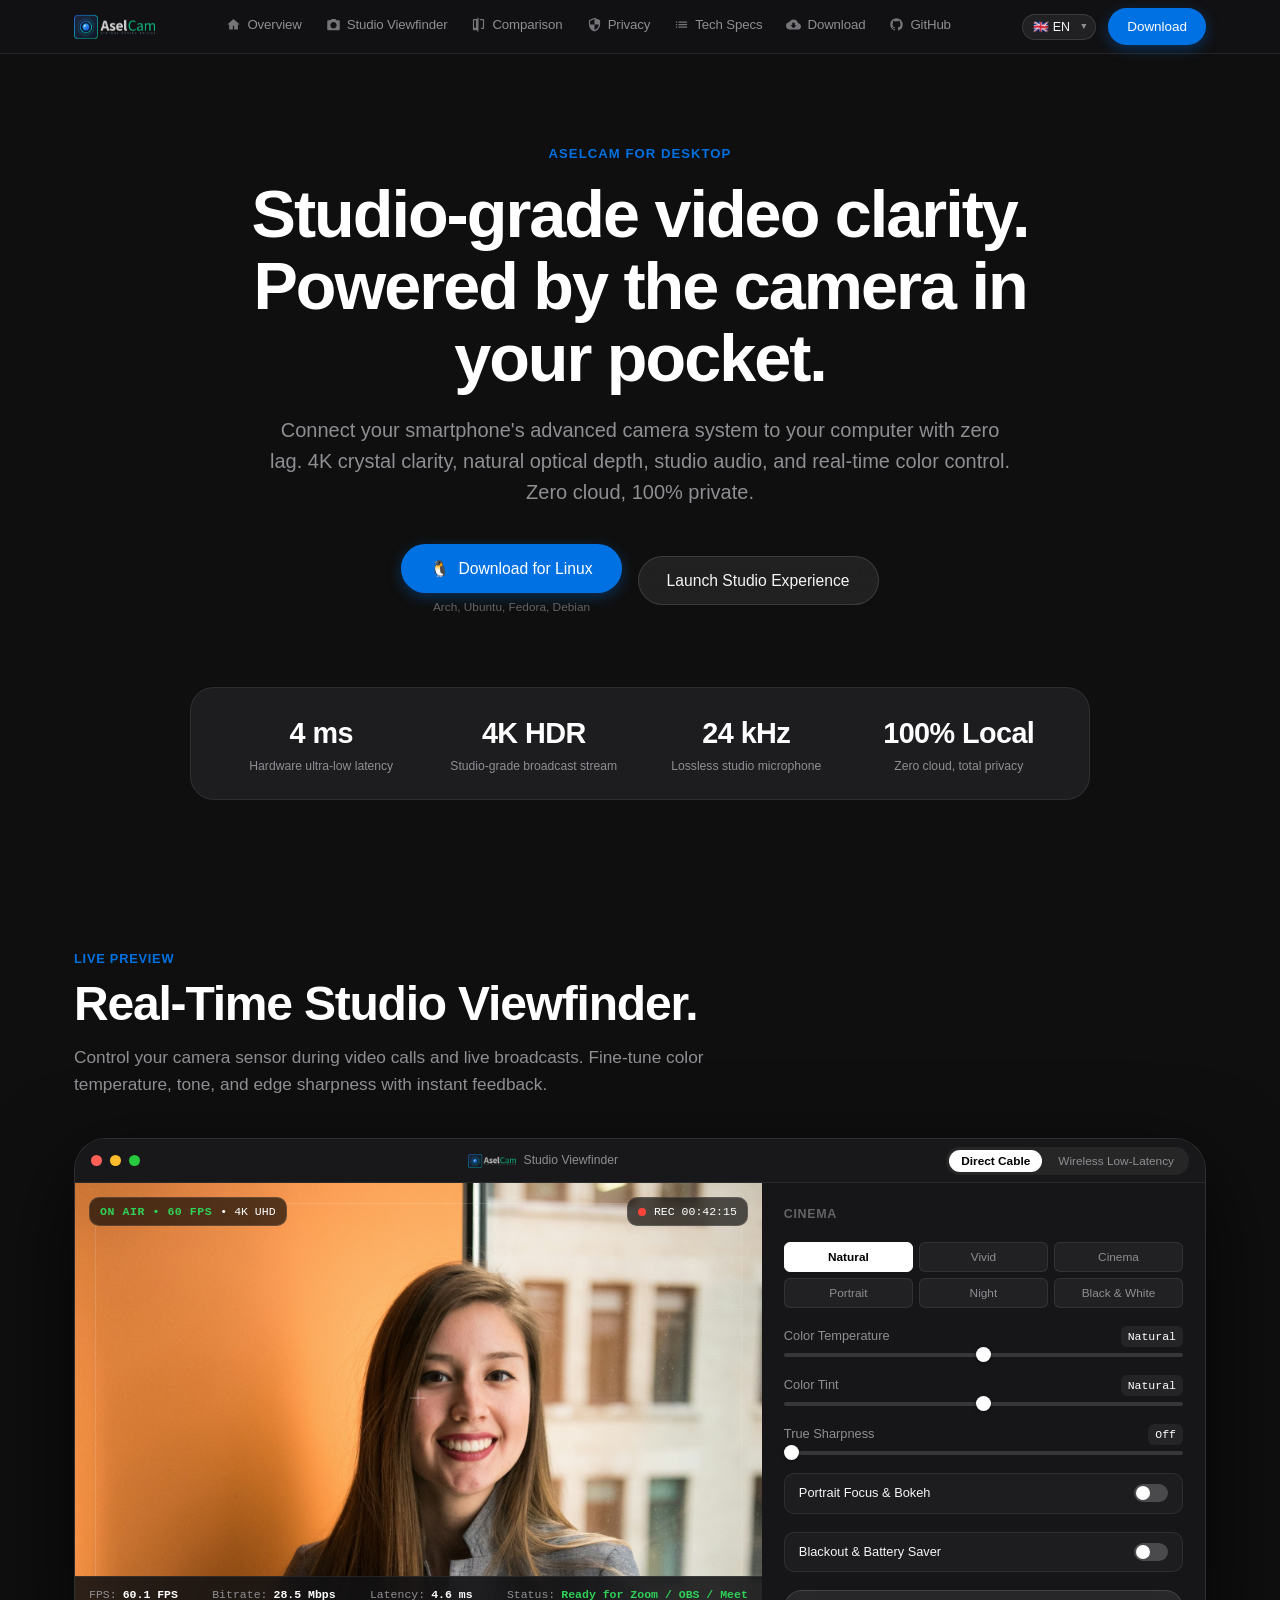
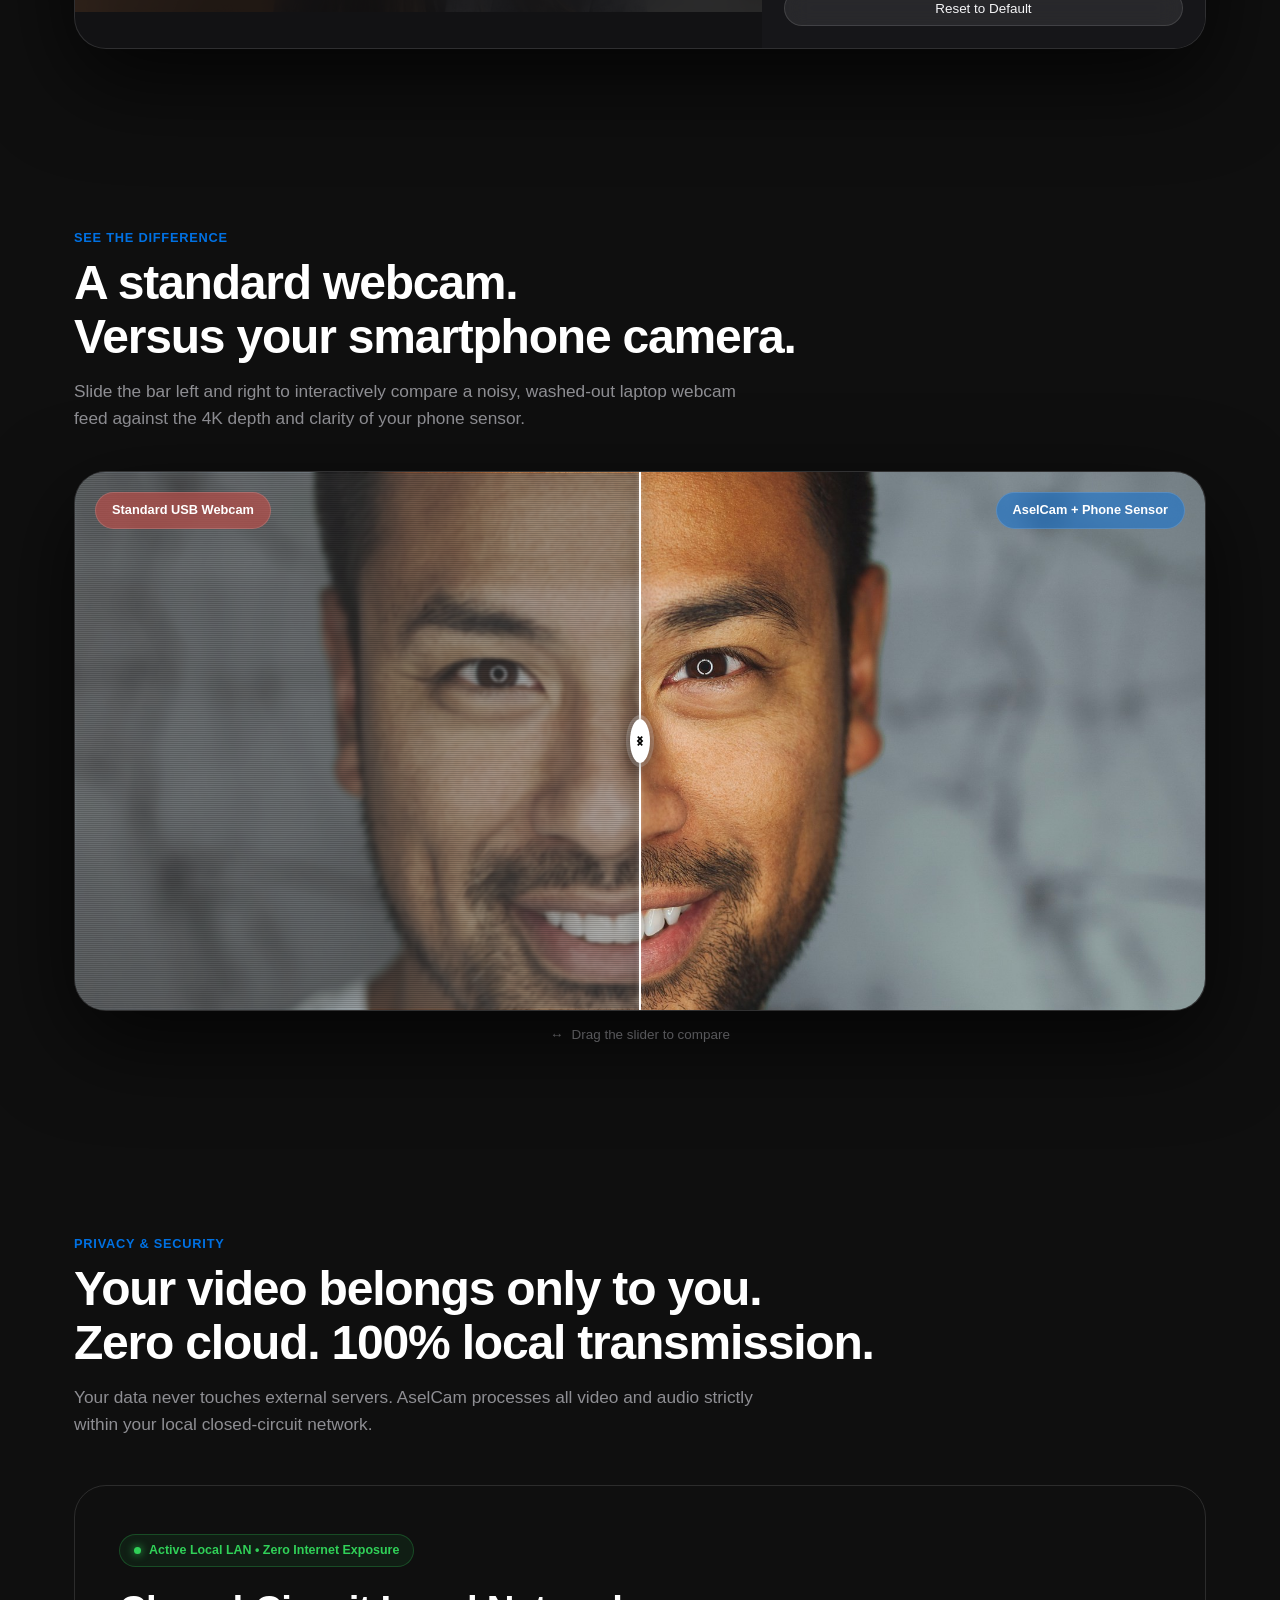
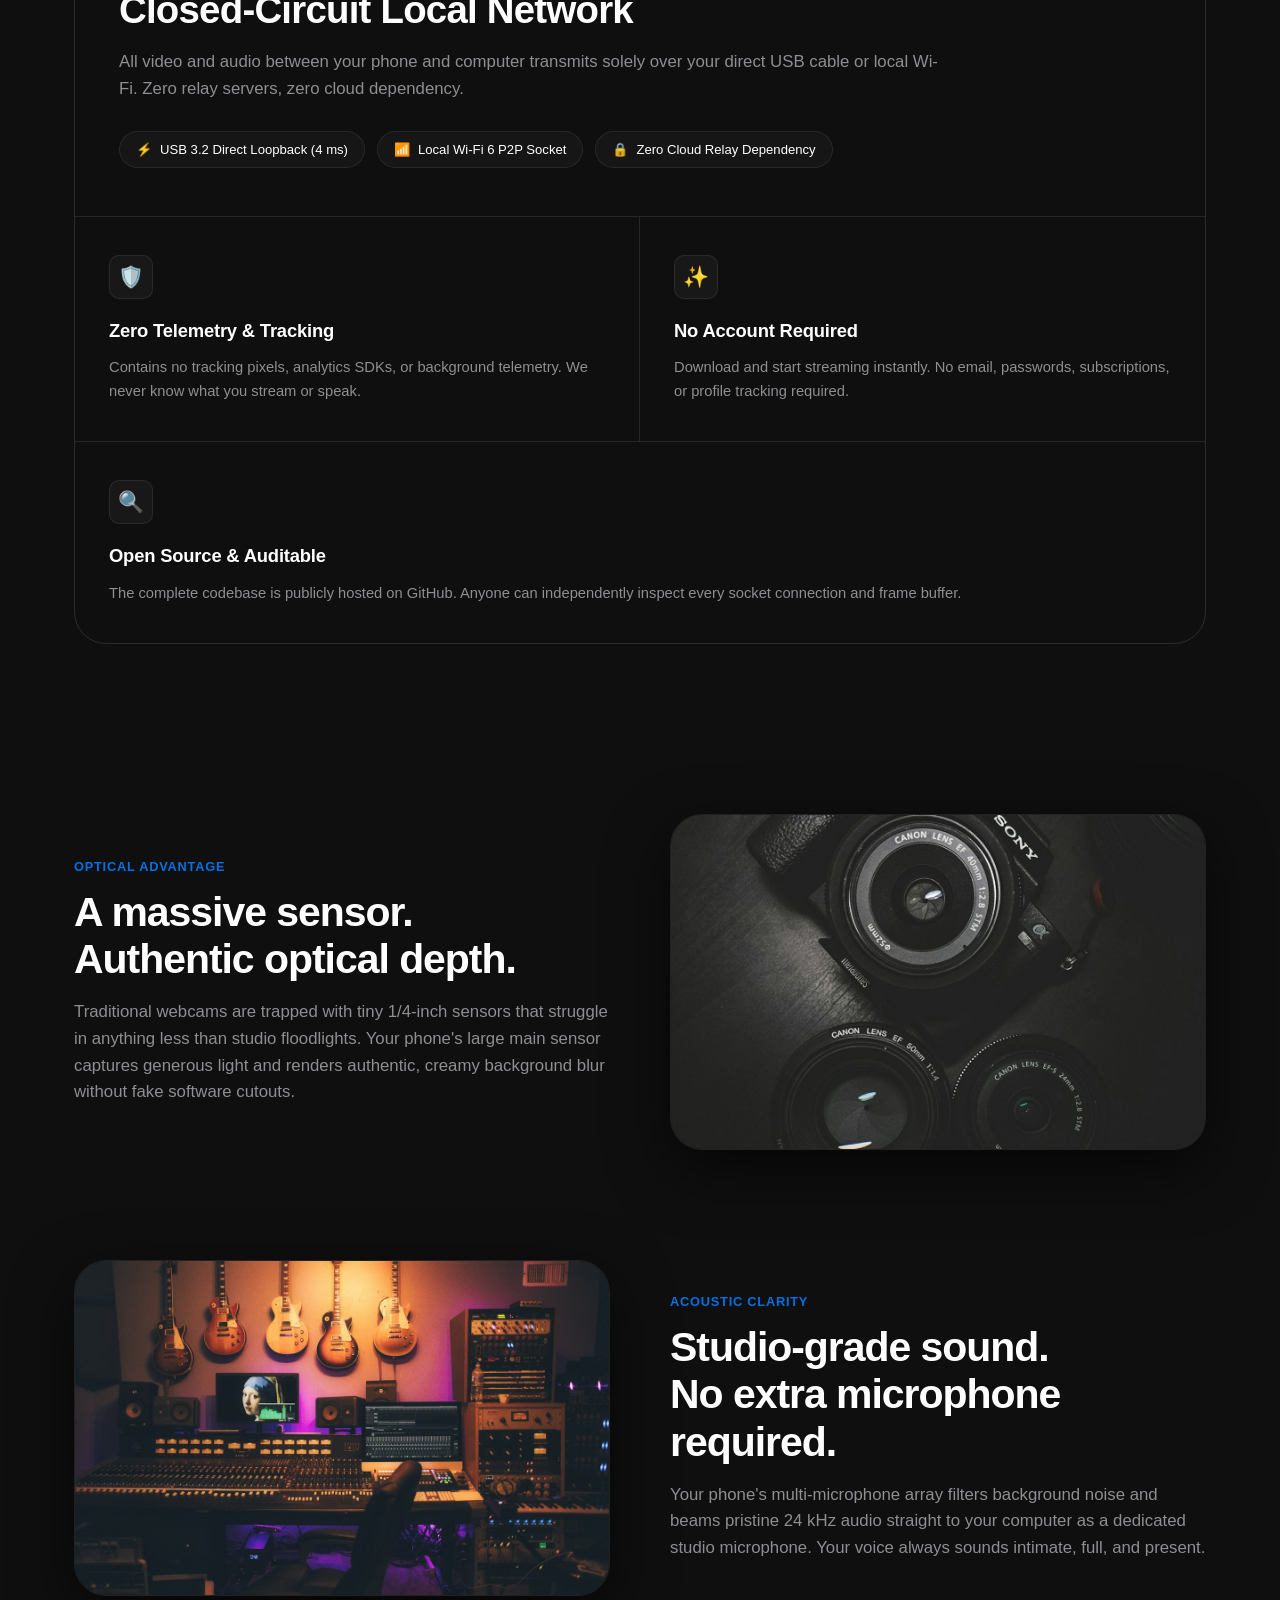
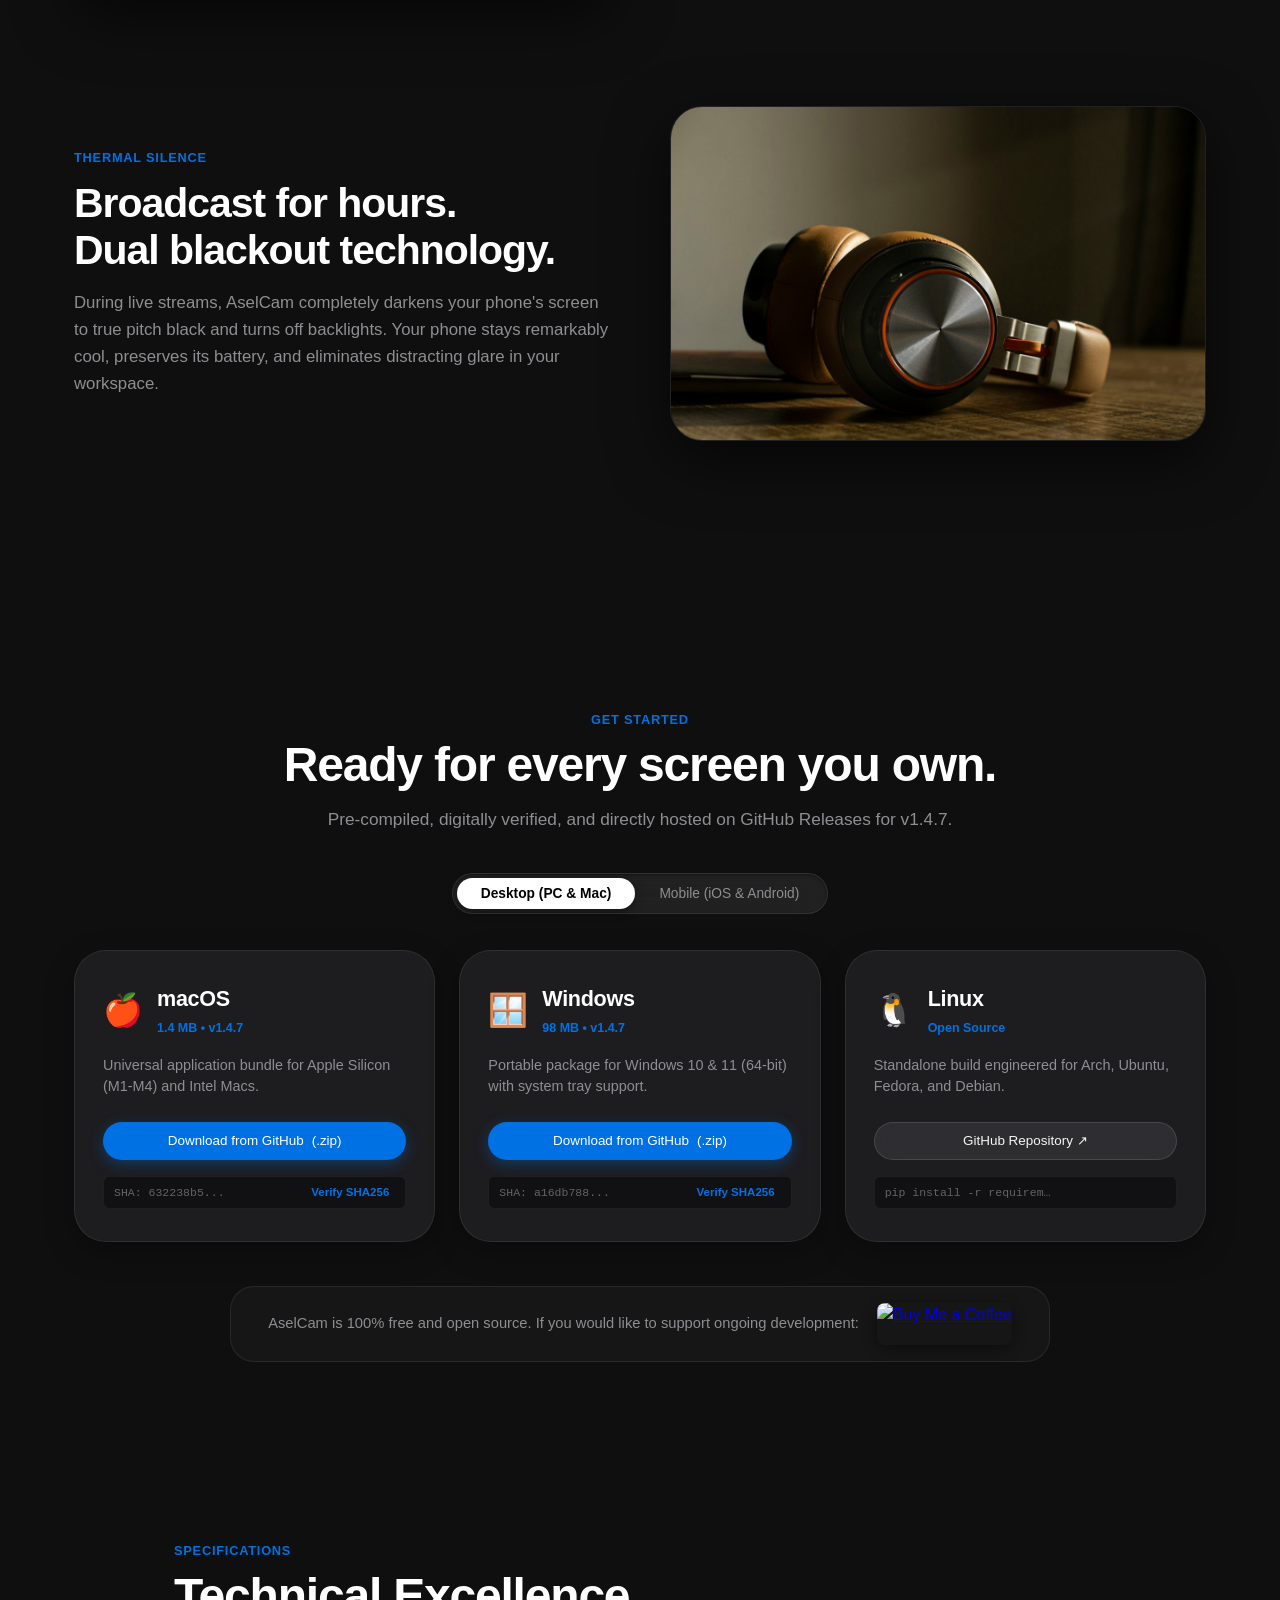
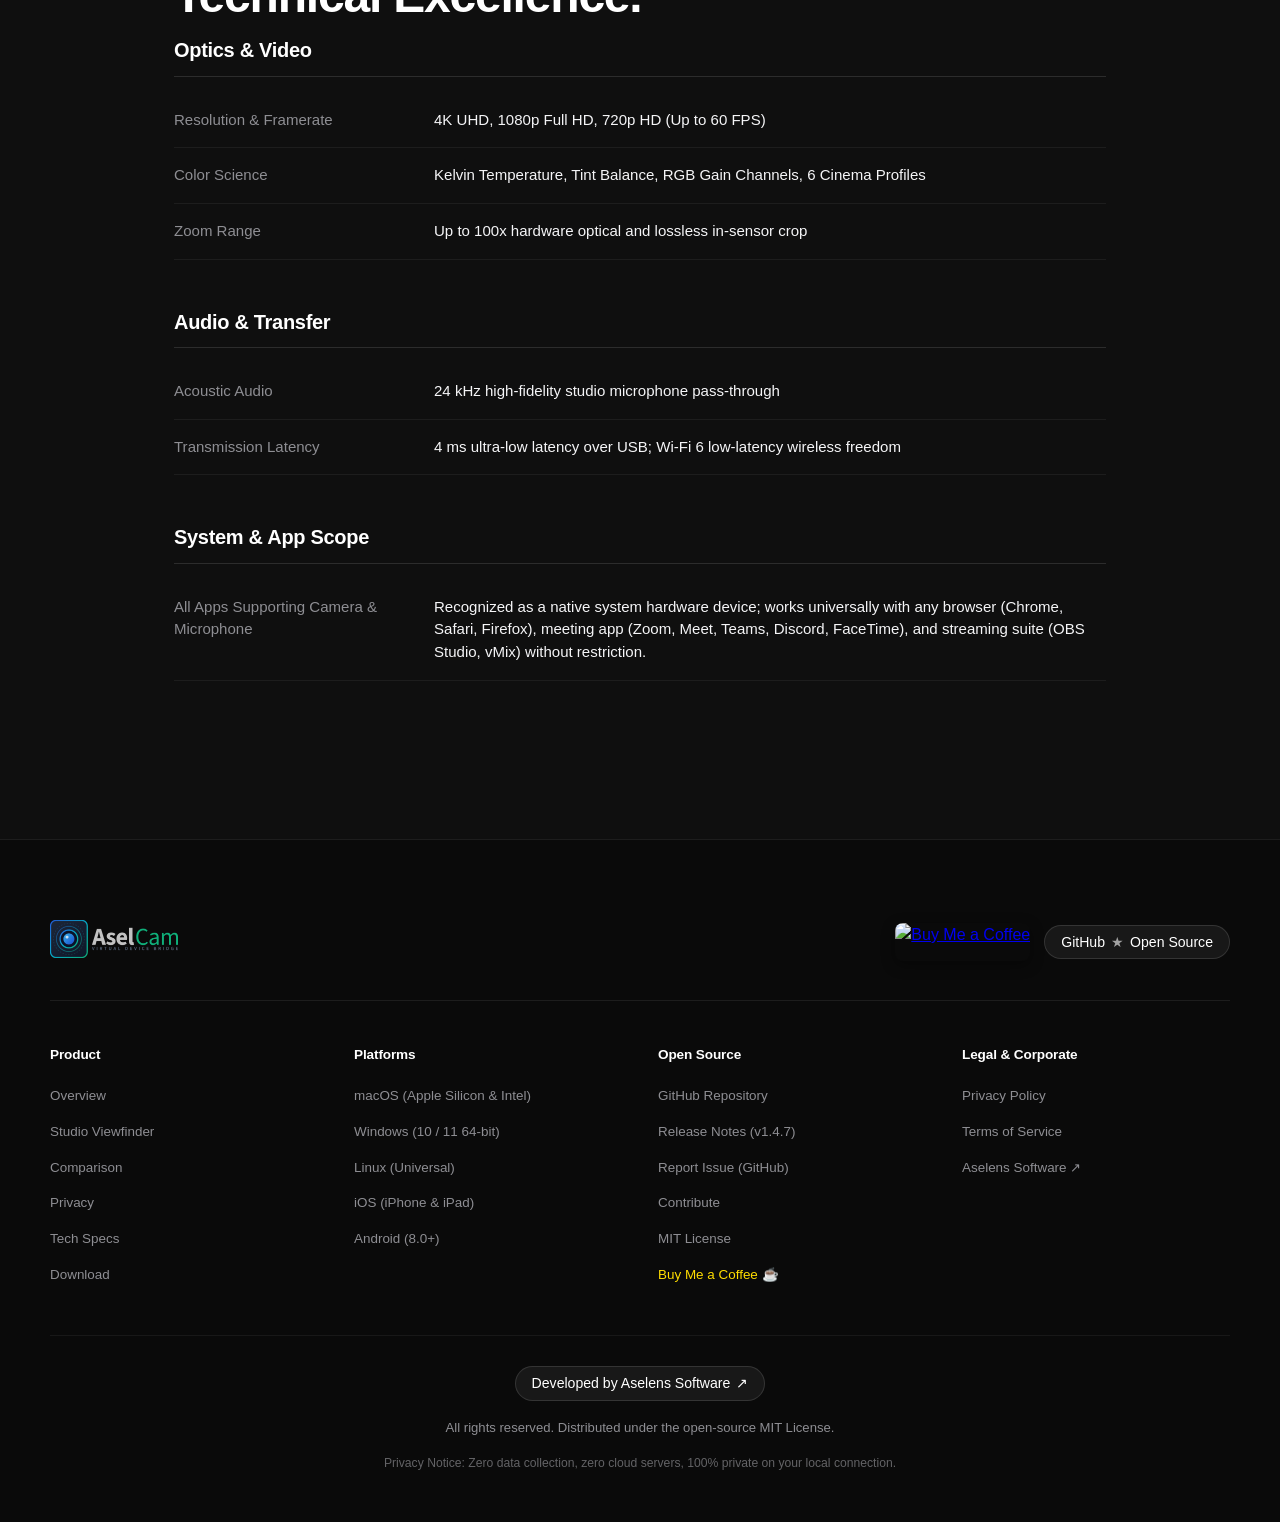
==== site/index.html @ aee927e2 "feat(site): update studio & compare visuals to real human photos and integrate seamless framed priva" ====
<!DOCTYPE html>
<html lang="tr" dir="ltr">
<head>
  <meta charset="UTF-8">
  <meta name="viewport" content="width=device-width, initial-scale=1.0, viewport-fit=cover">
  <title>AselCam • Studio Camera & Wireless Microphone for Mobile & Desktop</title>
  <meta name="description" content="Akıllı telefonunuzun gelişmiş kamera donanımını sıfır gecikmeyle bilgisayarınıza bağlayın. 4K kristal netlik, doğal optik derinlik, stüdyo mikrofonu ve gerçek zamanlı renk kontrolü. Sıfır bulut, %100 yerel ve özel.">
  <link rel="icon" type="image/png" href="assets/aselcam_icon_512.png">
  <link rel="apple-touch-icon" href="assets/aselcam_icon_512.png">
  <link rel="stylesheet" href="css/style.css">
</head>
<body>

  <!-- =========================================================================
       1. NAVIGATION BAR (APPLE LIQUID GLASS WITH MOBILE HAMBURGER & DRAWER)
       ========================================================================= -->
  <header class="nav-header">
    <div class="nav-container">
      <a href="#" class="nav-brand" aria-label="AselCam Home">
        <img src="assets/aselcam_logo_horz.png" alt="AselCam" class="nav-logo">
      </a>

      <!-- Desktop Navigation Links (Hidden on Mobile) -->
      <nav class="nav-desktop-links" aria-label="Main Navigation">
        <ul class="nav-links">
          <li>
            <a href="#overview" class="nav-link">
              <svg viewBox="0 0 24 24" aria-hidden="true"><path d="M12 3L2 12h3v8h6v-6h2v6h6v-8h3L12 3z"/></svg>
              <span data-i18n="nav_overview">Genel Bakış</span>
            </a>
          </li>
          <li>
            <a href="#studio" class="nav-link">
              <svg viewBox="0 0 24 24" aria-hidden="true"><path d="M9 3L7.17 5H4c-1.1 0-2 .9-2 2v12c0 1.1.9 2 2 2h16c1.1 0 2-.9 2-2V7c0-1.1-.9-2-2-2h-3.17L15 3H9zm3 15c-2.76 0-5-2.24-5-5s2.24-5 5-5 5 2.24 5 5-2.24 5-5 5z"/></svg>
              <span data-i18n="nav_studio">Stüdyo Vizörü</span>
            </a>
          </li>
          <li>
            <a href="#compare" class="nav-link">
              <svg viewBox="0 0 24 24" aria-hidden="true"><path d="M10 3H5c-1.1 0-2 .9-2 2v14c0 1.1.9 2 2 2h5v2h2V1h-2v2zm-2 14H5V5h3v12zm11-14h-5v2h5v12h-3v2h3c1.1 0 2-.9 2-2V5c0-1.1-.9-2-2-2z"/></svg>
              <span data-i18n="nav_compare">Karşılaştırma</span>
            </a>
          </li>
          <li>
            <a href="#privacy" class="nav-link">
              <svg viewBox="0 0 24 24" aria-hidden="true"><path d="M12 1L3 5v6c0 5.55 3.84 10.74 9 12 5.16-1.26 9-6.45 9-12V5l-9-4zm0 10.99h7c-.53 4.12-3.28 7.79-7 8.94V12H5V6.3l7-3.11v8.8z"/></svg>
              <span data-i18n="nav_privacy">Gizlilik</span>
            </a>
          </li>
          <li>
            <a href="#specs" class="nav-link">
              <svg viewBox="0 0 24 24" aria-hidden="true"><path d="M3 13h2v-2H3v2zm0 4h2v-2H3v2zm0-8h2V7H3v2zm4 4h14v-2H7v2zm0 4h14v-2H7v2zM7 7v2h14V7H7z"/></svg>
              <span data-i18n="nav_specs">Teknik Özellikler</span>
            </a>
          </li>
          <li>
            <a href="#downloads" class="nav-link">
              <svg viewBox="0 0 24 24" aria-hidden="true"><path d="M19.35 10.04C18.67 6.59 15.64 4 12 4 9.11 4 6.6 5.64 5.35 8.04 2.34 8.36 0 10.91 0 14c0 3.31 2.69 6 6 6h13c2.76 0 5-2.24 5-5 0-2.64-2.05-4.78-4.65-4.96zM17 13l-5 5-5-5h3V9h4v4h3z"/></svg>
              <span data-i18n="nav_downloads">İndir</span>
            </a>
          </li>
          <li>
            <a href="https://github.com/aselens-software/aselcam" target="_blank" rel="noopener noreferrer" class="nav-link">
              <svg viewBox="0 0 24 24" aria-hidden="true"><path d="M12 2C6.477 2 2 6.484 2 12.017c0 4.425 2.865 8.18 6.839 9.504.5.092.682-.217.682-.483 0-.237-.008-.868-.013-1.703-2.782.605-3.369-1.343-3.369-1.343-.454-1.158-1.11-1.466-1.11-1.466-.908-.62.069-.608.069-.608 1.003.07 1.53 1.032 1.53 1.032.892 1.53 2.341 1.088 2.91.832.092-.647.35-1.088.636-1.338-2.22-.253-4.555-1.113-4.555-4.951 0-1.093.39-1.988 1.029-2.688-.103-.253-.446-1.272.098-2.65 0 0 .84-.27 2.75 1.026A9.564 9.564 0 0112 6.844c.85.004 1.705.115 2.504.337 1.909-1.296 2.747-1.027 2.747-1.027.546 1.379.202 2.398.1 2.651.64.7 1.028 1.595 1.028 2.688 0 3.848-2.339 4.695-4.566 4.943.359.309.678.92.678 1.855 0 1.338-.012 2.419-.012 2.747 0 .268.18.58.688.482A10.019 10.019 0 0022 12.017C22 6.484 17.522 2 12 2z"/></svg>
              <span data-i18n="nav_github">GitHub</span>
            </a>
          </li>
        </ul>
      </nav>

      <!-- Nav Actions (Lang Selector + Desktop Download Button + Mobile Menu Hamburger) -->
      <div class="nav-actions">
        <!-- 8-Language Selector (Always Available) -->
        <div class="lang-selector-wrapper">
          <select id="lang-select" class="lang-select" aria-label="Select Language">
            <option value="tr">🇹🇷 TR</option>
            <option value="en">🇬🇧 EN</option>
            <option value="de">🇩🇪 DE</option>
            <option value="fr">🇫🇷 FR</option>
            <option value="es">🇪🇸 ES</option>
            <option value="ru">🇷🇺 RU</option>
            <option value="ja">🇯🇵 JA</option>
            <option value="ar">🇸🇦 AR</option>
          </select>
          <span class="lang-chevron" aria-hidden="true">▼</span>
        </div>

        <!-- Desktop Primary CTA Button -->
        <a href="#downloads" class="btn btn-primary nav-desktop-btn" data-i18n="nav_downloads">İndir</a>

        <!-- Mobile Hamburger Menu Button (Visible only on mobile devices) -->
        <button id="btn-mobile-menu" class="btn-mobile-menu" aria-label="Menü" aria-expanded="false" aria-controls="mobile-nav-drawer">
          <span class="hamburger-bar top" aria-hidden="true"></span>
          <span class="hamburger-bar bottom" aria-hidden="true"></span>
        </button>
      </div>
    </div>

    <!-- Mobile Fullscreen Liquid Glass Navigation Drawer -->
    <div id="mobile-nav-drawer" class="mobile-nav-drawer" aria-hidden="true">
      <div class="mobile-nav-content">
        <ul class="mobile-nav-links">
          <li>
            <a href="#overview" class="mobile-nav-link">
              <svg viewBox="0 0 24 24" aria-hidden="true"><path d="M12 3L2 12h3v8h6v-6h2v6h6v-8h3L12 3z"/></svg>
              <span data-i18n="nav_overview">Genel Bakış</span>
            </a>
          </li>
          <li>
            <a href="#studio" class="mobile-nav-link">
              <svg viewBox="0 0 24 24" aria-hidden="true"><path d="M9 3L7.17 5H4c-1.1 0-2 .9-2 2v12c0 1.1.9 2 2 2h16c1.1 0 2-.9 2-2V7c0-1.1-.9-2-2-2h-3.17L15 3H9zm3 15c-2.76 0-5-2.24-5-5s2.24-5 5-5 5 2.24 5 5-2.24 5-5 5z"/></svg>
              <span data-i18n="nav_studio">Stüdyo Vizörü</span>
            </a>
          </li>
          <li>
            <a href="#compare" class="mobile-nav-link">
              <svg viewBox="0 0 24 24" aria-hidden="true"><path d="M10 3H5c-1.1 0-2 .9-2 2v14c0 1.1.9 2 2 2h5v2h2V1h-2v2zm-2 14H5V5h3v12zm11-14h-5v2h5v12h-3v2h3c1.1 0 2-.9 2-2V5c0-1.1-.9-2-2-2z"/></svg>
              <span data-i18n="nav_compare">Karşılaştırma</span>
            </a>
          </li>
          <li>
            <a href="#privacy" class="mobile-nav-link">
              <svg viewBox="0 0 24 24" aria-hidden="true"><path d="M12 1L3 5v6c0 5.55 3.84 10.74 9 12 5.16-1.26 9-6.45 9-12V5l-9-4zm0 10.99h7c-.53 4.12-3.28 7.79-7 8.94V12H5V6.3l7-3.11v8.8z"/></svg>
              <span data-i18n="nav_privacy">Gizlilik</span>
            </a>
          </li>
          <li>
            <a href="#specs" class="mobile-nav-link">
              <svg viewBox="0 0 24 24" aria-hidden="true"><path d="M3 13h2v-2H3v2zm0 4h2v-2H3v2zm0-8h2V7H3v2zm4 4h14v-2H7v2zm0 4h14v-2H7v2zM7 7v2h14V7H7z"/></svg>
              <span data-i18n="nav_specs">Teknik Özellikler</span>
            </a>
          </li>
          <li>
            <a href="https://github.com/aselens-software/aselcam" target="_blank" rel="noopener noreferrer" class="mobile-nav-link">
              <svg viewBox="0 0 24 24" aria-hidden="true"><path d="M12 2C6.477 2 2 6.484 2 12.017c0 4.425 2.865 8.18 6.839 9.504.5.092.682-.217.682-.483 0-.237-.008-.868-.013-1.703-2.782.605-3.369-1.343-3.369-1.343-.454-1.158-1.11-1.466-1.11-1.466-.908-.62.069-.608.069-.608 1.003.07 1.53 1.032 1.53 1.032.892 1.53 2.341 1.088 2.91.832.092-.647.35-1.088.636-1.338-2.22-.253-4.555-1.113-4.555-4.951 0-1.093.39-1.988 1.029-2.688-.103-.253-.446-1.272.098-2.65 0 0 .84-.27 2.75 1.026A9.564 9.564 0 0112 6.844c.85.004 1.705.115 2.504.337 1.909-1.296 2.747-1.027 2.747-1.027.546 1.379.202 2.398.1 2.651.64.7 1.028 1.595 1.028 2.688 0 3.848-2.339 4.695-4.566 4.943.359.309.678.92.678 1.855 0 1.338-.012 2.419-.012 2.747 0 .268.18.58.688.482A10.019 10.019 0 0022 12.017C22 6.484 17.522 2 12 2z"/></svg>
              <span data-i18n="nav_github">GitHub Repository ↗</span>
            </a>
          </li>
        </ul>
        <div class="mobile-nav-cta">
          <a href="#downloads" class="btn btn-primary btn-large btn-mobile-dl" data-i18n="nav_downloads">İndir</a>
          <div style="margin-top: 14px; text-align: center;">
            <a href="https://www.buymeacoffee.com/aselens" target="_blank" rel="noopener noreferrer" class="bmc-btn-badge" aria-label="Buy Me a Coffee">
              <img src="https://cdn.buymeacoffee.com/buttons/v2/default-yellow.png" alt="Buy Me a Coffee" style="height: 42px !important; width: auto !important;">
            </a>
          </div>
        </div>
      </div>
    </div>
  </header>

  <!-- =========================================================================
       2. HERO SECTION
       ========================================================================= -->
  <main id="overview">
    <section class="hero-section">
      <span class="hero-eyebrow" data-i18n="hero_eyebrow">Masaüstü için AselCam</span>
      <h1 class="hero-title" data-i18n="hero_title">Masanıza profesyonel stüdyo kalitesi.<br>Cebinizdeki kamerayla.</h1>
      <p class="hero-subtitle" data-i18n="hero_subtitle">Akıllı telefonunuzun gelişmiş kamera donanımını sıfır gecikmeyle bilgisayarınıza bağlayın. 4K kristal netlik, doğal optik derinlik, stüdyo mikrofonu ve gerçek zamanlı renk kontrolü. Sıfır bulut, %100 yerel ve özel.</p>

      <div class="hero-cta-group">
        <div>
          <a id="hero-cta-btn" href="#downloads" class="btn btn-primary btn-large">
            <span class="os-icon">⚡</span> <span data-i18n="hero_cta_detect">İndir: </span> macOS
          </a>
          <span id="hero-cta-sub" class="cta-subtext">Apple Silicon & Intel • 1.4 MB</span>
        </div>
        
        <a href="#studio" class="btn btn-secondary btn-large" data-i18n="hero_explore">Stüdyo Deneyimini Başlat</a>
      </div>

      <!-- Key Statement Metrics Banner -->
      <div class="statement-metrics-row">
        <div class="metric-item">
          <span class="metric-num" data-i18n="stat_latency">4 ms</span>
          <span class="metric-label" data-i18n="stat_latency_label">Donanımsal ultra düşük gecikme</span>
        </div>
        <div class="metric-item">
          <span class="metric-num" data-i18n="stat_res">4K HDR</span>
          <span class="metric-label" data-i18n="stat_res_label">Kristal netliğinde yayın akışı</span>
        </div>
        <div class="metric-item">
          <span class="metric-num" data-i18n="stat_audio">24 kHz</span>
          <span class="metric-label" data-i18n="stat_audio_label">Kayıpsız stüdyo mikrofonu</span>
        </div>
        <div class="metric-item">
          <span class="metric-num" data-i18n="stat_privacy">%100 Yerel</span>
          <span class="metric-label" data-i18n="stat_privacy_label">Sıfır bulut, tam gizlilik</span>
        </div>
      </div>
    </section>

    <!-- =========================================================================
         3. REAL PHOTOGRAPHIC STUDIO VIEWFINDER (LIVE WEB SIMULATOR)
         ========================================================================= -->
    <section id="studio" class="studio-section">
      <div class="section-eyebrow" data-i18n="sim_eyebrow">Canlı Önizleme</div>
      <h2 class="section-title" data-i18n="sim_title">Gerçek Zamanlı Stüdyo Vizörü.</h2>
      <p class="section-desc" data-i18n="sim_subtitle">Görüntülü toplantılarda ve canlı yayınlarda kameranızın sensörünü doğrudan kontrol edin. Renk sıcaklığı, ton ve keskinlik ayarlarını anlık deneyimleyin.</p>

      <div class="studio-chassis">
        <!-- Chassis Title Bar -->
        <div class="chassis-header">
          <div class="window-dots" aria-hidden="true">
            <span class="dot close"></span>
            <span class="dot min"></span>
            <span class="dot max"></span>
          </div>

          <div class="chassis-title">
            <img src="assets/aselcam_logo_horz.png" alt="AselCam" style="height: 14px; opacity: 0.9;">
            <span>Studio Viewfinder</span>
          </div>

          <!-- Connection Modes -->
          <div class="mode-pills" role="tablist">
            <button id="sim-mode-usb" class="mode-btn active" role="tab" aria-selected="true" data-i18n="sim_usb">Kablo ile Doğrudan</button>
            <button id="sim-mode-wifi" class="mode-btn" role="tab" aria-selected="false" data-i18n="sim_wifi">Kablosuz Düşük Gecikme</button>
          </div>
        </div>

        <!-- Studio Workspace Grid -->
        <div class="chassis-workspace">
          <!-- Viewfinder Photographic Viewport (Responsive 16:10 Aspect Ratio) -->
          <div class="viewfinder-viewport">
            <div class="photo-stage">
              <!-- Landscape 16:9 Streamer / Video Call Subject Photo (Properly Framed) -->
              <img id="sim-photo-subject" src="assets/studio_viewfinder.jpg" alt="Video Call Professional" class="photo-img">
            </div>

            <!-- Framing Crosshairs -->
            <div class="viewfinder-crosshairs" aria-hidden="true"></div>

            <!-- HUD Badges -->
            <div class="hud-corner hud-top-left">
              <span class="hud-live-tag" data-i18n="sim_status_live">CANLI YAYINDA • 60 FPS</span>
              <span>• 4K UHD</span>
            </div>

            <div class="hud-corner hud-top-right">
              <span class="hud-rec-dot" aria-hidden="true"></span>
              <span>REC 00:42:15</span>
            </div>

            <!-- Blackout Screen Overlay -->
            <div id="sim-blackout-overlay" class="blackout-overlay">
              <span class="blackout-icon">🌙</span>
              <span style="font-size: 0.9rem; font-weight: 600; color: #FFFFFF;" data-i18n="sim_blackout">Ekran Karartma & Pil Koruma</span>
              <span style="font-size: 0.74rem; color: #777777; margin-top: 4px;">Camera sensor active • Display zero power</span>
            </div>

            <!-- Telemetry Footer Bar -->
            <div class="chassis-telemetry-bar">
              <div class="telemetry-item">
                <span>FPS:</span>
                <span id="sim-stat-fps" class="telemetry-val">60.0 FPS</span>
              </div>
              <div class="telemetry-item">
                <span>Bitrate:</span>
                <span id="sim-stat-bitrate" class="telemetry-val">28.5 Mbps</span>
              </div>
              <div class="telemetry-item">
                <span>Latency:</span>
                <span id="sim-stat-ping" class="telemetry-val">4.2 ms</span>
              </div>
              <div class="telemetry-item">
                <span>Status:</span>
                <span class="telemetry-val" style="color: var(--apple-emerald);">Ready for Zoom / OBS / Meet</span>
              </div>
            </div>
          </div>

          <!-- Studio RAW Control Panel -->
          <div class="studio-controls-panel">
            <h3 class="panel-title" data-i18n="sim_preset_cinema">RAW RENK & IŞIK AYARLARI</h3>

            <!-- Presets -->
            <div class="preset-chips-grid">
              <button class="chip-preset active" data-preset="natural" data-i18n="sim_preset_natural">Doğal</button>
              <button class="chip-preset" data-preset="vivid" data-i18n="sim_preset_vivid">Canlı</button>
              <button class="chip-preset" data-preset="cinema" data-i18n="sim_preset_cinema">Sinematik</button>
              <button class="chip-preset" data-preset="portrait" data-i18n="sim_preset_portrait">Portre</button>
              <button class="chip-preset" data-preset="night" data-i18n="sim_preset_night">Gece</button>
              <button class="chip-preset" data-preset="bw" data-i18n="sim_preset_bw">Siyah & Beyaz</button>
            </div>

            <!-- Temperature -->
            <div class="slider-group">
              <div class="slider-label-row">
                <span data-i18n="sim_temp">Renk Sıcaklığı</span>
                <span id="sim-val-temp" class="slider-val-badge" data-i18n="sim_preset_natural">Doğal</span>
              </div>
              <input id="sim-temp" type="range" min="-50" max="50" value="0" class="range-slider" aria-label="Color Temperature">
            </div>

            <!-- Tint -->
            <div class="slider-group">
              <div class="slider-label-row">
                <span data-i18n="sim_tint">Renk Tonu</span>
                <span id="sim-val-tint" class="slider-val-badge" data-i18n="sim_preset_natural">Doğal</span>
              </div>
              <input id="sim-tint" type="range" min="-50" max="50" value="0" class="range-slider" aria-label="Color Tint">
            </div>

            <!-- Sharpness -->
            <div class="slider-group">
              <div class="slider-label-row">
                <span data-i18n="sim_sharp">Gerçek Keskinlik</span>
                <span id="sim-val-sharp" class="slider-val-badge">Off</span>
              </div>
              <input id="sim-sharp" type="range" min="0" max="100" value="0" class="range-slider" aria-label="True Sharpness">
            </div>

            <!-- Toggles -->
            <div id="sim-bokeh-toggle" class="toggle-card" role="button" tabindex="0">
              <span class="toggle-text" data-i18n="sim_portrait">Portre Odak & Doğal Bokeh</span>
              <div class="toggle-switch"></div>
            </div>

            <div id="sim-blackout-toggle" class="toggle-card" role="button" tabindex="0">
              <span class="toggle-text" data-i18n="sim_blackout">Ekran Karartma & Pil Koruma</span>
              <div class="toggle-switch"></div>
            </div>

            <!-- Reset Button -->
            <button id="sim-reset-btn" class="btn btn-secondary" style="margin-top: auto;" data-i18n="sim_reset">Varsayılana Sıfırla</button>
          </div>
        </div>
      </div>
    </section>

    <!-- =========================================================================
         4. INTERACTIVE WEBCAM VS ASELCAM DRAGGABLE COMPARISON SLIDER (CLIP-PATH)
         ========================================================================= -->
    <section id="compare" class="compare-section">
      <div class="section-eyebrow" data-i18n="compare_eyebrow">Farkı Görün</div>
      <h2 class="section-title" data-i18n="compare_title">Klasik bir web kamerası ile<br>AselCam arasındaki uçurum.</h2>
      <p class="section-desc" data-i18n="compare_subtitle">Aşağıdaki çubuğu sağa sola kaydırarak standart bir web kamerasının çamurlu görüntüsü ile telefonunuzun sunduğu 4K sinematik derinliği canlı karşılaştırın.</p>

      <!-- Responsive Draggable Split Container -->
      <div id="compare-slider-container" class="compare-slider-card" style="--slider-pos: 50%;">
        <!-- Bottom / Base Layer: AselCam 4K Optical Depth -->
        <div class="compare-layer-after">
          <img src="assets/compare_subject.jpg" alt="AselCam 4K Clarity" class="compare-img-after">
          <div class="compare-badge-floating badge-aselcam" data-i18n="compare_label_after">AselCam + Telefon Sensörü</div>
        </div>

        <!-- Top Layer: Standard Webcam (Dynamically Clipped via Modern clip-path) -->
        <div id="compare-layer-before" class="compare-layer-before">
          <img src="assets/compare_subject.jpg" alt="Standard Webcam Degraded" class="compare-img-before">
          <div class="compare-badge-floating badge-webcam" data-i18n="compare_label_before">Standart Web Kamerası</div>
        </div>

        <!-- Central Draggable Handle -->
        <div id="compare-handle" class="compare-handle" aria-hidden="true">
          <div class="compare-handle-knob">
            <svg viewBox="0 0 24 24">
              <path d="M8.59 16.59L13.17 12 8.59 7.41 10 6l6 6-6 6-1.41-1.41z" transform="rotate(180 12 12)"/>
              <path d="M8.59 16.59L13.17 12 8.59 7.41 10 6l6 6-6 6-1.41-1.41z"/>
            </svg>
          </div>
        </div>
      </div>

      <div class="compare-hint-bar">
        <span aria-hidden="true">↔</span>
        <span data-i18n="compare_drag_hint">Karşılaştırmak için çubuğu sürükleyin</span>
      </div>
    </section>

    <!-- =========================================================================
         5. INTEGRATED APPLE-STYLE PRIVACY BENTO SECTION
         ========================================================================= -->
    <section id="privacy" class="privacy-section">
      <div class="section-eyebrow" data-i18n="privacy_eyebrow">Gizlilik & Güvenlik</div>
      <h2 class="section-title" data-i18n="privacy_title">Görüntünüz yalnızca size aittir.<br>Sıfır bulut. %100 yerel iletişim.</h2>
      <p class="section-desc" data-i18n="privacy_subtitle">Verileriniz asla harici sunuculardan geçmez. AselCam, tüm ses ve görüntü akışını yalnızca kapalı devre yerel ağınızda işler.</p>

      <div class="privacy-bento-grid">
        <!-- Main Bento Hero Card (Spans 2 columns) -->
        <div class="privacy-bento-hero">
          <div class="privacy-status-badge">
            <span class="privacy-pulse-dot" aria-hidden="true"></span>
            <span data-i18n="privacy_bento_badge_active">Aktif Yerel Ağ • İnternet Çıkışı Yok</span>
          </div>
          <h3 class="bento-hero-title" data-i18n="privacy_bento_main_title">Kapalı Devre Yerel İletişim</h3>
          <p class="bento-hero-desc" data-i18n="privacy_bento_main_desc">Telefonunuz ile bilgisayarınız arasındaki tüm video ve ses akışı, sadece doğrudan USB kablonuz veya yerel Wi-Fi ağınız üzerinden doğrudan aktarılır. Sıfır sunucu, sıfır bulut bağımlılığı.</p>
          
          <div class="privacy-protocols-row">
            <div class="protocol-chip">
              <span aria-hidden="true">⚡</span>
              <span>USB 3.2 Direct Loopback (4 ms)</span>
            </div>
            <div class="protocol-chip">
              <span aria-hidden="true">📶</span>
              <span>Local Wi-Fi 6 P2P Socket</span>
            </div>
            <div class="protocol-chip">
              <span aria-hidden="true">🔒</span>
              <span>Zero Cloud Relay Dependency</span>
            </div>
          </div>
        </div>

        <!-- Bento Card 2: Zero Telemetry -->
        <div class="privacy-bento-card card-border-right card-border-bottom">
          <div class="bento-card-icon" aria-hidden="true">🛡️</div>
          <h4 class="bento-card-title" data-i18n="privacy_bento_card2_title">Sıfır Telemetri & Veri</h4>
          <p class="bento-card-desc" data-i18n="privacy_bento_card2_desc">Hiçbir izleyici, analitik kütüphanesi veya veri toplama kodu barındırmaz. Ne izlediğinizi ve ne konuştuğunuzu asla bilemeyiz.</p>
        </div>

        <!-- Bento Card 3: No Account Required -->
        <div class="privacy-bento-card card-border-bottom">
          <div class="bento-card-icon" aria-hidden="true">✨</div>
          <h4 class="bento-card-title" data-i18n="privacy_bento_card3_title">Hesap veya Kayıt Yok</h4>
          <p class="bento-card-desc" data-i18n="privacy_bento_card3_desc">Uygulamayı indirin ve hemen kullanın. E-posta, şifre, abonelik veya kullanıcı profili oluşturmanız gerekmez.</p>
        </div>

        <!-- Bento Card 4: Open Source & Transparent -->
        <div class="privacy-bento-card card-full-span">
          <div class="bento-card-icon" aria-hidden="true">🔍</div>
          <h4 class="bento-card-title" data-i18n="privacy_bento_card4_title">Açık Kaynak & Şeffaf</h4>
          <p class="bento-card-desc" data-i18n="privacy_bento_card4_desc">Tüm kod tabanı GitHub üzerinde herkese açıktır. Ağ soketlerinden kamera işleme mantığına kadar her satırı bağımsız inceleyebilirsiniz.</p>
        </div>
      </div>
    </section>

    <!-- =========================================================================
         6. EDITORIAL PRODUCT STORIES
         ========================================================================= -->
    <section class="editorial-section">
      <!-- Story 1: Optics & Sensor -->
      <div class="editorial-row">
        <div class="editorial-text">
          <span class="story-eyebrow" data-i18n="story_1_eyebrow">Optik Üstünlük</span>
          <h3 class="story-title" data-i18n="story_1_title">Devasa bir sensör.<br>Doğal alan derinliği.</h3>
          <p class="story-desc" data-i18n="story_1_desc">Geleneksel web kameraları 1/4 inç boyutunda küçücük sensörlere sıkışmıştır ve az ışıkta pikselli, çamurlu görüntüler üretir. Akıllı telefonunuzun devasa ana sensörü ise stüdyo ışığınızı mükemmel toplar, arka planı yapay filtrelere gerek kalmadan doğal bir şekilde yumuşatır.</p>
        </div>
        <div class="editorial-media">
          <img src="assets/camera_lens.jpg" alt="Camera Sensor Optics" class="editorial-img">
        </div>
      </div>

      <!-- Story 2: Sound & Acoustics -->
      <div class="editorial-row reverse">
        <div class="editorial-text">
          <span class="story-eyebrow" data-i18n="story_2_eyebrow">Akıllı Ses</span>
          <h3 class="story-title" data-i18n="story_2_title">Ayrı bir mikrofona gerek kalmadan.<br>Kristal netliğinde ses.</h3>
          <p class="story-desc" data-i18n="story_2_desc">Telefonunuzun gelişmiş çoklu mikrofon donanımı, ortam gürültüsünü filtreler ve sesinizi 24 kHz yüksek çözünürlükle bilgisayarınıza doğrudan bir stüdyo mikrofonu olarak aktarır. Toplantılarda ve yayınlarda sesiniz her zaman berrak duyulur.</p>
        </div>
        <div class="editorial-media">
          <img src="assets/studio_room.jpg" alt="Studio Sound Environment" class="editorial-img">
        </div>
      </div>

      <!-- Story 3: Power & Thermal -->
      <div class="editorial-row">
        <div class="editorial-text">
          <span class="story-eyebrow" data-i18n="story_3_eyebrow">Kesintisiz Güç</span>
          <h3 class="story-title" data-i18n="story_3_title">Isınmadan saatlerce yayın.<br>Çift katmanlı karartma.</h3>
          <p class="story-desc" data-i18n="story_3_desc">Yayın sırasında telefon ekranını tamamen karartarak panel enerjisini sıfıra indirir. Telefonunuz saatlerce süren yayınlarda dahi ısınmaz, pilini korur ve stüdyonuzda dikkat dağıtıcı parlama yapmaz.</p>
        </div>
        <div class="editorial-media">
          <img src="assets/phone_studio.jpg" alt="Desk Studio Setup" class="editorial-img">
        </div>
      </div>
    </section>

    <!-- =========================================================================
         7. SEGMENTED DOWNLOADS HUB (DIRECT GITHUB RELEASES - NO SERVER STORAGE)
         ========================================================================= -->
    <section id="downloads" class="downloads-section">
      <div class="section-eyebrow" data-i18n="dl_eyebrow">Hemen Başlayın</div>
      <h2 class="section-title" data-i18n="dl_title">Tüm cihazlarınız için hazır.</h2>
      <p class="section-desc" data-i18n="dl_subtitle">GitHub Releases üzerinden doğrudan indirilebilir, dijital imzalı resmi v1.4.7 sürüm paketleri.</p>

      <!-- Apple Liquid Glass Segmented Control -->
      <div class="segmented-control-wrapper">
        <div class="segmented-control" role="tablist">
          <button id="tab-dl-desktop" class="segmented-btn active" role="tab" aria-selected="true" data-i18n="dl_tab_desktop">Masaüstü (PC & Mac)</button>
          <button id="tab-dl-mobile" class="segmented-btn" role="tab" aria-selected="false" data-i18n="dl_tab_mobile">Mobil (iOS & Android)</button>
        </div>
      </div>

      <!-- DESKTOP PANEL (EXACTLY 3 BALANCED CARDS) -->
      <div id="dl-panel-desktop" class="downloads-grid grid-desktop">
        <!-- macOS Card -->
        <div class="dl-card">
          <div class="dl-card-header">
            <span class="dl-os-icon">🍎</span>
            <div>
              <h3 class="dl-os-title" data-i18n="dl_macos_title">macOS</h3>
              <span style="font-size: 0.78rem; color: var(--apple-blue); font-weight: 600;">1.4 MB • v1.4.7</span>
            </div>
          </div>
          <p class="dl-card-desc" data-i18n="dl_macos_desc">Apple Silicon (M1/M2/M3/M4) ve Intel Mac'ler için evrensel uygulama paketi.</p>
          <div class="dl-action-row">
            <a href="https://github.com/aselens-software/aselcam/releases/download/v1.4.7/AselCam-v1.4.7-macOS.zip" class="btn btn-primary" style="flex: 1;" target="_blank" rel="noopener noreferrer">
              <span data-i18n="dl_btn_download">GitHub'dan İndir</span> (.zip)
            </a>
          </div>
          <div class="dl-checksum-box">
            <span class="checksum-hash" title="632238b51407640171ccdc2a32e5f68331ebefab243594b3c953251302ecfbba">SHA: 632238b5...</span>
            <button class="btn-copy-checksum" data-checksum="632238b51407640171ccdc2a32e5f68331ebefab243594b3c953251302ecfbba" data-i18n="dl_checksum">Doğrulama (SHA256)</button>
          </div>
        </div>

        <!-- Windows Card -->
        <div class="dl-card">
          <div class="dl-card-header">
            <span class="dl-os-icon">🪟</span>
            <div>
              <h3 class="dl-os-title" data-i18n="dl_windows_title">Windows</h3>
              <span style="font-size: 0.78rem; color: var(--apple-blue); font-weight: 600;">98 MB • v1.4.7</span>
            </div>
          </div>
          <p class="dl-card-desc" data-i18n="dl_windows_desc">Windows 10 ve 11 (64-bit) için taşınabilir sürüm ve sistem tepsisi entegrasyonu.</p>
          <div class="dl-action-row">
            <a href="https://github.com/aselens-software/aselcam/releases/download/v1.4.7/AselCam-v1.4.7-Windows-x64.zip" class="btn btn-primary" style="flex: 1;" target="_blank" rel="noopener noreferrer">
              <span data-i18n="dl_btn_download">GitHub'dan İndir</span> (.zip)
            </a>
          </div>
          <div class="dl-checksum-box">
            <span class="checksum-hash" title="a16db7883cc61cbf3f37f92dde01eeb6929866735d85ad346fb05747b56cc088">SHA: a16db788...</span>
            <button class="btn-copy-checksum" data-checksum="a16db7883cc61cbf3f37f92dde01eeb6929866735d85ad346fb05747b56cc088" data-i18n="dl_checksum">Doğrulama (SHA256)</button>
          </div>
        </div>

        <!-- Linux Card -->
        <div class="dl-card">
          <div class="dl-card-header">
            <span class="dl-os-icon">🐧</span>
            <div>
              <h3 class="dl-os-title" data-i18n="dl_linux_title">Linux</h3>
              <span style="font-size: 0.78rem; color: var(--apple-blue); font-weight: 600;">Open Source</span>
            </div>
          </div>
          <p class="dl-card-desc" data-i18n="dl_linux_desc">Arch, Ubuntu, Fedora ve Debian için optimize edilmiş bağımsız paket.</p>
          <div class="dl-action-row">
            <a href="https://github.com/aselens-software/aselcam#linux-installation" target="_blank" rel="noopener noreferrer" class="btn btn-secondary" style="flex: 1;">
              GitHub Repository ↗
            </a>
          </div>
          <div class="dl-checksum-box">
            <span class="checksum-hash">pip install -r requirements.txt</span>
          </div>
        </div>
      </div>

      <!-- MOBILE PANEL (EXACTLY 2 BALANCED CARDS) -->
      <div id="dl-panel-mobile" class="downloads-grid grid-mobile" style="display: none;">
        <!-- iOS Card -->
        <div class="dl-card">
          <div class="dl-card-header">
            <span class="dl-os-icon">📱</span>
            <div>
              <h3 class="dl-os-title" data-i18n="dl_ios_title">iOS</h3>
              <span style="font-size: 0.78rem; color: var(--apple-blue); font-weight: 600;">263 KB • v1.4.7</span>
            </div>
          </div>
          <p class="dl-card-desc" data-i18n="dl_ios_desc">iPhone ve iPad için doğrudan yüklenebilir uygulama paketi ve kaynak projesi.</p>
          <div class="dl-action-row">
            <a href="https://github.com/aselens-software/aselcam/releases/download/v1.4.7/AselCam-v1.4.7-iOS.ipa" class="btn btn-primary" style="flex: 1;" target="_blank" rel="noopener noreferrer">
              IPA (.ipa)
            </a>
            <a href="https://github.com/aselens-software/aselcam/releases/download/v1.4.7/AselCam-v1.4.7-iOS-Xcode.zip" class="btn btn-secondary" style="flex: 1;" target="_blank" rel="noopener noreferrer">
              Xcode (.zip)
            </a>
          </div>
          <div class="dl-checksum-box">
            <span class="checksum-hash" title="ce681243acc9770b9c6b547df63dd1d058ba4e95144f7b9904b4a3fa741dc0ea">SHA: ce681243...</span>
            <button class="btn-copy-checksum" data-checksum="ce681243acc9770b9c6b547df63dd1d058ba4e95144f7b9904b4a3fa741dc0ea" data-i18n="dl_checksum">Doğrulama (SHA256)</button>
          </div>
        </div>

        <!-- Android Card -->
        <div class="dl-card">
          <div class="dl-card-header">
            <span class="dl-os-icon">🤖</span>
            <div>
              <h3 class="dl-os-title" data-i18n="dl_android_title">Android</h3>
              <span style="font-size: 0.78rem; color: var(--apple-blue); font-weight: 600;">13 MB • v1.4.7</span>
            </div>
          </div>
          <p class="dl-card-desc" data-i18n="dl_android_desc">Android 8.0 ve üzeri cihazlar için optimize edilmiş doğrudan kurulum paketi.</p>
          <div class="dl-action-row">
            <a href="https://github.com/aselens-software/aselcam/releases/download/v1.4.7/AselCam-v1.4.7-Android.apk" class="btn btn-primary" style="flex: 1;" target="_blank" rel="noopener noreferrer">
              <span data-i18n="dl_btn_download">GitHub'dan İndir</span> (.apk)
            </a>
          </div>
          <div class="dl-checksum-box">
            <span class="checksum-hash" title="eb566cf0c9b231ea8ca67ceee27f9e54309eacd1482a18f4081dfe50da1bbc6b">SHA: eb566cf0...</span>
            <button class="btn-copy-checksum" data-checksum="eb566cf0c9b231ea8ca67ceee27f9e54309eacd1482a18f4081dfe50da1bbc6b" data-i18n="dl_checksum">Doğrulama (SHA256)</button>
          </div>
        </div>
      </div>

      <!-- Buy Me a Coffee Support Banner -->
      <div class="bmc-banner-row">
        <span class="bmc-banner-text" data-i18n="bmc_support_text">AselCam tamamen ücretsiz ve açık kaynaklıdır. Geliştirmeyi desteklemek isterseniz:</span>
        <a href="https://www.buymeacoffee.com/aselens" target="_blank" rel="noopener noreferrer" class="bmc-btn-badge" aria-label="Buy Me a Coffee">
          <img src="https://cdn.buymeacoffee.com/buttons/v2/default-yellow.png" alt="Buy Me a Coffee" style="height: 42px !important; width: auto !important;">
        </a>
      </div>
    </section>

    <!-- =========================================================================
         8. TECHNICAL SPECIFICATIONS MATRIX (UNIVERSAL APP & HARDWARE SCOPE)
         ========================================================================= -->
    <section id="specs" class="specs-section">
      <div class="section-eyebrow" data-i18n="specs_eyebrow">Detaylar</div>
      <h2 class="section-title" data-i18n="specs_title">Teknik Özellikler.</h2>

      <!-- Category 1: Video -->
      <div class="specs-category-block">
        <h3 class="specs-category-title" data-i18n="specs_cat_video">Görüntü & Optik</h3>
        <div class="spec-row">
          <span class="spec-key" data-i18n="specs_row_res">Çözünürlük & Hız</span>
          <span class="spec-val" data-i18n="specs_row_res_val">4K UHD, 1080p Full HD, 720p HD (60 FPS'e kadar)</span>
        </div>
        <div class="spec-row">
          <span class="spec-key" data-i18n="specs_row_color">Renk Bilimi</span>
          <span class="spec-val" data-i18n="specs_row_color_val">Kelvin Renk Sıcaklığı, Ton Ayarı, RGB Kanal Dengesi, 6 Sinematik Profil</span>
        </div>
        <div class="spec-row">
          <span class="spec-key" data-i18n="specs_row_zoom">Yakınlaştırma Kapasitesi</span>
          <span class="spec-val" data-i18n="specs_row_zoom_val">100x'e kadar donanımsal optik ve kayıpsız sensör içi zoom</span>
        </div>
      </div>

      <!-- Category 2: Audio & Connectivity -->
      <div class="specs-category-block">
        <h3 class="specs-category-title" data-i18n="specs_cat_audio">Ses & İletim</h3>
        <div class="spec-row">
          <span class="spec-key" data-i18n="specs_row_audio">Ses Akışı</span>
          <span class="spec-val" data-i18n="specs_row_audio_val">24 kHz stüdyo kalitesinde gecikmesiz sanal mikrofon aktarımı</span>
        </div>
        <div class="spec-row">
          <span class="spec-key" data-i18n="specs_row_latency">Aktarım Gecikmesi</span>
          <span class="spec-val" data-i18n="specs_row_latency_val">USB 3.2 ile 4 ms ultra düşük gecikme; Wi-Fi 6 ile kablosuz özgürlük</span>
        </div>
      </div>

      <!-- Category 3: Compatibility (Universal Scope) -->
      <div class="specs-category-block">
        <h3 class="specs-category-title" data-i18n="specs_cat_compat">Sistem & Uygulama Kapsamı</h3>
        <div class="spec-row">
          <span class="spec-key" data-i18n="specs_row_apps">Kamera & Mikrofon Destekleyen Tüm Uygulamalar</span>
          <span class="spec-val" data-i18n="specs_row_apps_val">Sistem düzeyinde gerçek bir donanım kamerası ve mikrofonu olarak tanındığından; tarayıcılar (Chrome, Safari, Firefox), toplantı yazılımları (Zoom, Meet, Teams, Discord, FaceTime) ve yayın araçları (OBS Studio, vMix, Streamlabs) dahil kamera ve mikrofon girişi kabul eden tüm masaüstü ve web uygulamalarıyla sınırsız çalışır.</span>
        </div>
      </div>
    </section>
  </main>

  <!-- =========================================================================
       9. ENRICHED MULTI-COLUMN APPLE FOOTER WITH ENLARGED LOGO
       ========================================================================= -->
  <footer class="site-footer">
    <div class="footer-container">
      <div class="footer-top-row">
        <a href="#" aria-label="AselCam Home">
          <img src="assets/aselcam_logo_horz.png" alt="AselCam" class="footer-logo">
        </a>
        <div class="footer-top-actions">
          <a href="https://www.buymeacoffee.com/aselens" target="_blank" rel="noopener noreferrer" class="bmc-btn-badge" aria-label="Buy Me a Coffee">
            <img src="https://cdn.buymeacoffee.com/buttons/v2/default-yellow.png" alt="Buy Me a Coffee" style="height: 38px !important; width: auto !important;">
          </a>
          <a href="https://github.com/aselens-software/aselcam" target="_blank" rel="noopener noreferrer" class="footer-developed-link">
            <span>GitHub</span>
            <span style="opacity: 0.6;">★</span>
            <span>Open Source</span>
          </a>
        </div>
      </div>

      <div class="footer-columns-grid">
        <!-- Col 1: Product -->
        <div>
          <h4 class="footer-column-title" data-i18n="footer_col_product">Ürün</h4>
          <ul class="footer-links-list">
            <li class="footer-link-item"><a href="#overview" data-i18n="nav_overview">Genel Bakış</a></li>
            <li class="footer-link-item"><a href="#studio" data-i18n="nav_studio">Stüdyo Vizörü</a></li>
            <li class="footer-link-item"><a href="#compare" data-i18n="nav_compare">Karşılaştırma</a></li>
            <li class="footer-link-item"><a href="#privacy" data-i18n="nav_privacy">Gizlilik</a></li>
            <li class="footer-link-item"><a href="#specs" data-i18n="nav_specs">Teknik Özellikler</a></li>
            <li class="footer-link-item"><a href="#downloads" data-i18n="nav_downloads">İndir</a></li>
          </ul>
        </div>

        <!-- Col 2: Platforms -->
        <div>
          <h4 class="footer-column-title" data-i18n="footer_col_platforms">Platformlar</h4>
          <ul class="footer-links-list">
            <li class="footer-link-item"><a href="#downloads">macOS (Apple Silicon & Intel)</a></li>
            <li class="footer-link-item"><a href="#downloads">Windows (10 / 11 64-bit)</a></li>
            <li class="footer-link-item"><a href="#downloads">Linux (Universal)</a></li>
            <li class="footer-link-item"><a href="#downloads">iOS (iPhone & iPad)</a></li>
            <li class="footer-link-item"><a href="#downloads">Android (8.0+)</a></li>
          </ul>
        </div>

        <!-- Col 3: Community & Source -->
        <div>
          <h4 class="footer-column-title" data-i18n="footer_col_community">Açık Kaynak</h4>
          <ul class="footer-links-list">
            <li class="footer-link-item"><a href="https://github.com/aselens-software/aselcam" target="_blank" rel="noopener noreferrer">GitHub Repository</a></li>
            <li class="footer-link-item"><a href="https://github.com/aselens-software/aselcam/releases" target="_blank" rel="noopener noreferrer" data-i18n="footer_releases">Sürüm Notları (v1.4.7)</a></li>
            <li class="footer-link-item"><a href="https://github.com/aselens-software/aselcam/issues" target="_blank" rel="noopener noreferrer" data-i18n="footer_issues">Sorun Bildir (GitHub Issues)</a></li>
            <li class="footer-link-item"><a href="https://github.com/aselens-software/aselcam/pulls" target="_blank" rel="noopener noreferrer" data-i18n="footer_contribute">Katkıda Bulun</a></li>
            <li class="footer-link-item"><a href="https://github.com/aselens-software/aselcam/blob/main/LICENSE" target="_blank" rel="noopener noreferrer" data-i18n="footer_license">MIT Lisansı</a></li>
            <li class="footer-link-item"><a href="https://www.buymeacoffee.com/aselens" target="_blank" rel="noopener noreferrer" style="color: #FFDD00; font-weight: 500;">Buy Me a Coffee ☕</a></li>
          </ul>
        </div>

        <!-- Col 4: Corporate & Legal -->
        <div>
          <h4 class="footer-column-title" data-i18n="footer_col_legal">Kurumsal & Yasal</h4>
          <ul class="footer-links-list">
            <li class="footer-link-item">
              <button id="link-open-privacy" type="button" data-i18n="footer_privacy_link">Gizlilik Politikası</button>
            </li>
            <li class="footer-link-item">
              <button id="link-open-terms" type="button" data-i18n="footer_terms">Kullanım Koşulları</button>
            </li>
            <li class="footer-link-item">
              <a href="https://aselens.com" target="_blank" rel="noopener noreferrer">Aselens Software ↗</a>
            </li>
          </ul>
        </div>
      </div>

      <div class="footer-bottom-row">
        <div>
          <a href="https://aselens.com" target="_blank" rel="noopener noreferrer" class="footer-developed-link">
            <span data-i18n="footer_developed">Aselens Software tarafından geliştirildi</span>
            <span aria-hidden="true">↗</span>
          </a>
        </div>

        <p class="footer-meta" data-i18n="footer_rights">Tüm hakları saklıdır. Açık kaynak MIT lisansı ile sunulmaktadır.</p>
        <p class="footer-privacy-note" data-i18n="footer_privacy_banner">Gizlilik Bildirimi: Hiçbir kullanıcı verisi toplanmaz, sunucu kullanılmaz, iletişim tamamen yerel ağınızda gerçekleşir.</p>
      </div>
    </div>
  </footer>

  <!-- =========================================================================
       10. ACCESSIBLE FROSTED-GLASS LEGAL MODAL DIALOGS (DETAILED LEGAL TEXTS)
       ========================================================================= -->
  <!-- Privacy Policy Modal -->
  <div id="modal-privacy" class="modal-backdrop" role="dialog" aria-modal="true" aria-labelledby="modal-privacy-title">
    <div class="modal-sheet">
      <div class="modal-header">
        <h3 id="modal-privacy-title" class="modal-title" data-i18n="modal_privacy_title">Gizlilik Politikası</h3>
        <!-- aria-label="X" as explicitly requested -->
        <button id="btn-close-privacy" class="btn-modal-close" aria-label="X" data-i18n="modal_close">X</button>
      </div>
      <div class="modal-body">
        <h4>1. Mimari İlke: Sıfır Bulut ve Sıfır Veri Toplama Taahhüdü</h4>
        <p>AselCam, temelde bir veri toplamama mimarisi üzerine kurulmuştur. Yazılım; harici bir bulut altyapısı, ara sunucu (relay server) veya merkezi veri tabanı barındırmaz. Kullanıcılardan ad, soyad, e-posta adresi, telefon numarası veya herhangi bir kimlik bilgisi talep edilmez; hesap veya kayıt zorunluluğu bulunmaz.</p>
        
        <h4>2. Yerel Ağ (LAN) ve USB Üzerinden Noktadan Noktaya (P2P) İletişim</h4>
        <p>Akıllı telefonunuz ile bilgisayarınız arasındaki görüntü ve ses iletimi, yalnızca iki cihazın doğrudan bağlı olduğu yerel ağ sınırları içinde (Local Area Network - LAN) veya fiziksel USB 3.2 kablosu üzerinden gerçekleşir:</p>
        <ul>
          <li><strong>Doğrudan USB Kablosu:</strong> Veri akışı, işletim sisteminin yerel soket tüneli üzerinden doğrudan bilgisayara akar. Ağ donanımı kullanılmadığı için dış dünyadan tamamen yalıtılmıştır.</li>
          <li><strong>Yerel Wi-Fi İletişimi:</strong> İletişim paketleri yerel yönlendiricinizin (router) dışına çıkmaz. WAN (Geniş Alan Ağı) ya da internet ortamına tek bir görüntü karesi dahi gönderilmez.</li>
        </ul>

        <h4>3. Donanım İzinleri ve Kamera/Mikrofon Erişimi</h4>
        <p>AselCam mobil uygulaması, yalnızca temel işlevini yerine getirebilmek adına cihazın kamera sensörüne ve mikrofon donanımına erişim izni ister:</p>
        <ul>
          <li>Sensörden okunan ham video kareleri ve ses örnekleri, anlık olarak kodlanıp doğrudan bilgisayarınıza aktarılır.</li>
          <li>Telefonun yerel depolama alanına veya harici bir ortama video/ses kaydı yapılmaz. İletim tamamlandığında geçici bellek tamponları anında serbest bırakılır.</li>
        </ul>

        <h4>4. İzleyici, Analitik ve Üçüncü Taraf SDK Bulunmaması</h4>
        <p>Yazılım bünyesinde Google Analytics, Firebase, Meta SDK, Crashlytics veya üçüncü taraf reklam/analitik kütüphaneleri yer almaz. Hangi işletim sistemini kullandığınız, ne kadar süre yayın yaptığınız veya donanım özellikleriniz Aselens Software ya da üçüncü taraflar tarafından izlenemez.</p>

        <h4>5. Bellek Güvenliği ve Kalıcılık Karşıtlığı (Zero-Persistence)</h4>
        <p>AselCam, oturum sonlandığında hiçbir görüntü izini bilgisayarda veya telefonda saklamaz. Sistem tepsisinden veya uygulamadan çıkış yapıldığında sanal sürücü köprüsü ve bellek alanları derhal sıfırlanır.</p>

        <h4>6. Açık Kaynak Güvencesi ve Bağımsız Denetim</h4>
        <p>AselCam'in tüm kaynak kodları <a href="https://github.com/aselens-software/aselcam" target="_blank" rel="noopener noreferrer" style="color: var(--apple-blue);">GitHub repository</a> üzerinde herkese açıktır. Ağ bağlantı mantığı, soket dinleyicileri ve sürücü entegrasyonu dileyen herkes tarafından bağımsız olarak denetlenebilir ve doğrulanabilir.</p>
      </div>
    </div>
  </div>

  <!-- Terms of Service Modal -->
  <div id="modal-terms" class="modal-backdrop" role="dialog" aria-modal="true" aria-labelledby="modal-terms-title">
    <div class="modal-sheet">
      <div class="modal-header">
        <h3 id="modal-terms-title" class="modal-title" data-i18n="modal_terms_title">Kullanım Koşulları</h3>
        <!-- aria-label="X" as explicitly requested -->
        <button id="btn-close-terms" class="btn-modal-close" aria-label="X" data-i18n="modal_close">X</button>
      </div>
      <div class="modal-body">
        <h4>1. Lisans Kapsamı ve Açık Kaynak Hakları (MIT Lisansı)</h4>
        <p>AselCam, açık kaynak kodlu bir yazılım projesidir ve uluslararası geçerliliğe sahip MIT Lisansı koşulları altında dağıtılmaktadır. Bu lisans kapsamında yazılımı ticari, kişisel, akademik veya kurumsal amaçlarla kullanma, inceleme, kopyalama, değiştirme, birleştirme ve yeniden dağıtma hakkına bedelsiz olarak sahipsiniz.</p>

        <h4>2. Kullanım Şartları ve Kullanıcı Sorumluluğu</h4>
        <p>Yazılımı kullanan her birey veya kurum, kullanımının yürürlükteki yerel ve uluslararası yasalara uygun olmasından bizzat sorumludur:</p>
        <ul>
          <li>Görüntülü görüşme veya yayın sırasında üçüncü kişilerin rızası olmaksızın gizli kayıt alınması veya hukuka aykırı yayın yapılması kullanıcının şahsi sorumluluğundadır.</li>
          <li>Kullanıcı, yerel ağının güvenliğinden ve yetkisiz cihazların yerel Wi-Fi ağına erişimini engellemekten sorumludur.</li>
        </ul>

        <h4>3. Garanti Reddi (Disclaimer of Warranty)</h4>
        <p>Yazılım, "olduğu gibi" (as-is) ve "mevcut haliyle" temin edilmektedir. Aselens Software ve projeye katkıda bulunan geliştiriciler; yazılımın kesintisiz, hatasız çalışacağını, belirli bir amaca mükemmel uygunluk sağlayacağını veya tüm üçüncü taraf donanım/işletim sistemleriyle yüzde yüz uyumlu olacağını garanti etmez.</p>

        <h4>4. Sorumluluğun Sınırlandırılması (Limitation of Liability)</h4>
        <p>Aselens Software veya geliştiriciler; yazılımın kullanımından veya kullanılamamasından kaynaklanan doğrudan, dolaylı, arızi, özel veya cezai zararlardan (veri kaybı, donanım aşırı ısınması, pil ömrü azalması veya iş kesintisi dahil) hiçbir koşulda sorumlu tutulamaz.</p>

        <h4>5. Donanım ve Isı Yönetimi Uyarısı</h4>
        <p>Yüksek çözünürlüklü (4K) video akışı, mobil cihaz sensörünü ve işlemcisini yoğun olarak çalıştırır. AselCam çift katmanlı ekran karartma ve güç tasarrufu modülleri sunmakla birlikte, kullanıcıların cihazlarını doğrudan güneş ışığı altında bırakmaması ve ortam havalandırmasına dikkat etmesi tavsiye edilir.</p>

        <h4>6. Marka Hakları ve Değişiklikler</h4>
        <p>"AselCam" ve "Aselens Software" ticari unvan ve logoları Aselens Software'e aittir. MIT Lisansı kaynak kodun serbestçe kullanımına izin verirken, resmi marka ve logoların yanıltıcı şekilde kullanımı yasaktır. Aselens Software, bu koşulları ve sürüm politikalarını zaman zaman güncelleme hakkını saklı tutar.</p>
      </div>
    </div>
  </div>

  <!-- Scripts -->
  <script src="js/i18n.js"></script>
  <script src="js/app.js"></script>
</body>
</html>
---- site/css/style.css ----
/**
 * AselCam Apple Product Page Design System
 * Grounded in Apple HIG with refined #0F0F0F graphite canvas
 * Interactive Before/After slider, rich legal modals & fluid typography
 */

/* ==========================================================================
   1. DESIGN TOKENS & SYSTEM VARIABLES
   ========================================================================== */
:root {
  /* Apple Pro Graphite Palette (#0F0F0F requested base) */
  --bg-base: #0F0F0F;
  --bg-canvas: #161616;
  --bg-card: #1D1D20;
  --bg-card-hover: #26262B;
  --bg-segmented: rgba(255, 255, 255, 0.08);

  /* Typography Hierarchy */
  --text-primary: #F5F5F7;
  --text-secondary: #8E8E93;
  --text-tertiary: #636366;
  --text-headline: #FFFFFF;
  
  /* System Accent Colors */
  --apple-blue: #0071E3;
  --apple-blue-hover: #0077ED;
  --apple-blue-tint: rgba(0, 113, 227, 0.16);
  --apple-emerald: #30D158;
  --apple-emerald-tint: rgba(48, 209, 88, 0.16);
  --apple-cyan: #64D2FF;
  --apple-red: #FF453A;

  /* Liquid Glass Functional Layer */
  --glass-nav: rgba(18, 18, 20, 0.85);
  --glass-border: rgba(255, 255, 255, 0.1);
  --glass-border-hover: rgba(255, 255, 255, 0.22);
  --glass-specular: inset 0 1px 0 rgba(255, 255, 255, 0.16);
  --glass-blur: 24px;
  
  /* Sizing & Geometry */
  --max-width: 1180px;
  --header-height: 54px;
  --radius-xs: 6px;
  --radius-sm: 10px;
  --radius-md: 18px;
  --radius-lg: 24px;
  --radius-xl: 32px;
  --radius-full: 9999px;

  /* Typography Stack */
  --font-family: -apple-system, BlinkMacSystemFont, "SF Pro Display", "SF Pro Text", "Helvetica Neue", Arial, sans-serif;
  --font-mono: ui-monospace, SFMono-Regular, "SF Mono", Menlo, Consolas, monospace;
}

*, *::before, *::after {
  box-sizing: border-box;
  margin: 0;
  padding: 0;
}

html {
  font-family: var(--font-family);
  background-color: var(--bg-base);
  color: var(--text-primary);
  scroll-behavior: smooth;
  text-rendering: optimizeLegibility;
  -webkit-font-smoothing: antialiased;
  -moz-osx-font-smoothing: grayscale;
}

body {
  min-height: 100vh;
  background-color: var(--bg-base);
  overflow-x: hidden;
  line-height: 1.48;
}

/* Accessibility */
:focus-visible {
  outline: 2px solid var(--apple-blue);
  outline-offset: 3px;
  border-radius: var(--radius-xs);
}

@media (prefers-reduced-motion: reduce) {
  *, *::before, *::after {
    animation-duration: 0.01ms !important;
    transition-duration: 0.01ms !important;
    scroll-behavior: auto !important;
  }
}

@media (prefers-reduced-transparency: reduce) {
  .nav-header,
  .segmented-control,
  .modal-backdrop,
  .mobile-nav-drawer {
    background: #18181A !important;
    -webkit-backdrop-filter: none !important;
    backdrop-filter: none !important;
  }
}

/* ==========================================================================
   2. NAVIGATION BAR (APPLE LIQUID GLASS WITH MOBILE DRAWER)
   ========================================================================== */
.nav-header {
  position: sticky;
  top: 0;
  z-index: 100;
  width: 100%;
  height: var(--header-height);
  background: var(--glass-nav);
  -webkit-backdrop-filter: blur(20px) saturate(160%);
  backdrop-filter: blur(20px) saturate(160%);
  border-bottom: 1px solid rgba(255, 255, 255, 0.08);
  transition: all 0.3s cubic-bezier(0.16, 1, 0.3, 1);
}

.nav-header.scrolled {
  background: rgba(15, 15, 15, 0.94);
  border-bottom-color: rgba(255, 255, 255, 0.12);
  box-shadow: 0 10px 30px rgba(0, 0, 0, 0.6);
}

.nav-container {
  max-width: var(--max-width);
  height: 100%;
  margin: 0 auto;
  padding: 0 24px;
  display: flex;
  align-items: center;
  justify-content: space-between;
}

.nav-brand {
  display: flex;
  align-items: center;
  text-decoration: none;
  z-index: 101;
}

.nav-logo {
  height: 24px;
  width: auto;
  display: block;
}

/* Desktop Links */
.nav-desktop-links {
  display: flex;
  align-items: center;
}

.nav-links {
  display: flex;
  align-items: center;
  gap: 24px;
  list-style: none;
}

.nav-link {
  color: var(--text-secondary);
  text-decoration: none;
  font-size: 0.83rem;
  font-weight: 500;
  letter-spacing: -0.01em;
  display: inline-flex;
  align-items: center;
  gap: 6px;
  transition: color 0.2s ease;
}

.nav-link svg {
  width: 15px;
  height: 15px;
  opacity: 0.8;
  fill: currentColor;
}

.nav-link:hover {
  color: #FFFFFF;
}

.nav-link:hover svg {
  opacity: 1;
}

.nav-actions {
  display: flex;
  align-items: center;
  gap: 12px;
  z-index: 101;
}

.lang-selector-wrapper {
  position: relative;
  display: flex;
  align-items: center;
}

.lang-select {
  appearance: none;
  background: rgba(255, 255, 255, 0.07);
  color: var(--text-primary);
  border: 1px solid rgba(255, 255, 255, 0.12);
  border-radius: var(--radius-full);
  padding: 5px 24px 5px 10px;
  font-size: 0.78rem;
  font-weight: 500;
  cursor: pointer;
  transition: all 0.2s ease;
}

.lang-select:hover {
  background: rgba(255, 255, 255, 0.14);
  border-color: rgba(255, 255, 255, 0.24);
}

.lang-chevron {
  position: absolute;
  right: 8px;
  pointer-events: none;
  font-size: 0.55rem;
  color: var(--text-secondary);
}

[dir="rtl"] .lang-select {
  padding: 5px 10px 5px 24px;
}

[dir="rtl"] .lang-chevron {
  right: auto;
  left: 8px;
}

/* Mobile Menu Hamburger Button */
.btn-mobile-menu {
  display: none;
  background: rgba(255, 255, 255, 0.08);
  border: 1px solid rgba(255, 255, 255, 0.12);
  border-radius: var(--radius-sm);
  width: 38px;
  height: 38px;
  padding: 0;
  cursor: pointer;
  flex-direction: column;
  justify-content: center;
  align-items: center;
  gap: 5px;
  color: #FFFFFF;
  transition: all 0.2s ease;
}

.btn-mobile-menu:hover {
  background: rgba(255, 255, 255, 0.15);
}

.hamburger-bar {
  width: 20px;
  height: 2px;
  background-color: currentColor;
  border-radius: 2px;
  transition: transform 0.25s cubic-bezier(0.16, 1, 0.3, 1), opacity 0.25s ease;
}

.btn-mobile-menu.open .hamburger-bar.top {
  transform: translateY(3.5px) rotate(45deg);
}

.btn-mobile-menu.open .hamburger-bar.bottom {
  transform: translateY(-3.5px) rotate(-45deg);
}

/* Mobile Fullscreen Liquid Glass Drawer */
.mobile-nav-drawer {
  position: fixed;
  top: var(--header-height);
  left: 0;
  right: 0;
  bottom: 0;
  background: rgba(15, 15, 15, 0.96);
  -webkit-backdrop-filter: blur(28px) saturate(180%);
  backdrop-filter: blur(28px) saturate(180%);
  z-index: 99;
  display: flex;
  flex-direction: column;
  padding: 24px 20px 36px;
  opacity: 0;
  pointer-events: none;
  transform: translateY(-10px);
  transition: opacity 0.25s cubic-bezier(0.16, 1, 0.3, 1), transform 0.25s cubic-bezier(0.16, 1, 0.3, 1);
  overflow-y: auto;
}

.mobile-nav-drawer.open {
  opacity: 1;
  pointer-events: auto;
  transform: translateY(0);
}

.mobile-nav-content {
  display: flex;
  flex-direction: column;
  height: 100%;
}

.mobile-nav-links {
  list-style: none;
  display: flex;
  flex-direction: column;
  gap: 8px;
}

.mobile-nav-link {
  display: flex;
  align-items: center;
  gap: 14px;
  padding: 13px 16px;
  font-size: 1.05rem;
  font-weight: 500;
  color: var(--text-primary);
  text-decoration: none;
  border-radius: var(--radius-md);
  background: rgba(255, 255, 255, 0.04);
  border: 1px solid rgba(255, 255, 255, 0.06);
  transition: background 0.2s ease, color 0.2s ease;
}

.mobile-nav-link:hover,
.mobile-nav-link:active {
  background: rgba(255, 255, 255, 0.09);
  color: #FFFFFF;
}

.mobile-nav-link svg {
  width: 20px;
  height: 20px;
  opacity: 0.85;
  fill: currentColor;
}

.mobile-nav-cta {
  margin-top: auto;
  padding-top: 24px;
}

.btn-mobile-dl {
  width: 100%;
  justify-content: center;
}

/* ==========================================================================
   3. APPLE BUTTONS & PILLS
   ========================================================================== */
.btn {
  display: inline-flex;
  align-items: center;
  justify-content: center;
  gap: 8px;
  padding: 8px 18px;
  font-size: 0.84rem;
  font-weight: 500;
  text-decoration: none;
  border-radius: var(--radius-full);
  cursor: pointer;
  border: 1px solid transparent;
  transition: all 0.25s cubic-bezier(0.16, 1, 0.3, 1);
  min-height: 36px;
  user-select: none;
}

.btn:active {
  transform: scale(0.97);
}

.btn-primary {
  background: var(--apple-blue);
  color: #FFFFFF;
  box-shadow: 0 4px 14px rgba(0, 113, 227, 0.35);
}

.btn-primary:hover {
  background: var(--apple-blue-hover);
  box-shadow: 0 6px 20px rgba(0, 113, 227, 0.5);
}

.btn-secondary {
  background: rgba(255, 255, 255, 0.08);
  color: var(--text-primary);
  border-color: rgba(255, 255, 255, 0.12);
  backdrop-filter: blur(12px);
}

.btn-secondary:hover {
  background: rgba(255, 255, 255, 0.14);
  border-color: rgba(255, 255, 255, 0.24);
  color: #FFFFFF;
}

.btn-large {
  padding: 12px 28px;
  font-size: 0.98rem;
  min-height: 46px;
}

/* Segmented Control */
.segmented-control-wrapper {
  display: flex;
  justify-content: center;
  margin-bottom: 36px;
}

.segmented-control {
  display: inline-flex;
  padding: 4px;
  background: var(--bg-segmented);
  border-radius: var(--radius-full);
  border: 1px solid rgba(255, 255, 255, 0.08);
  -webkit-backdrop-filter: blur(16px);
  backdrop-filter: blur(16px);
  box-shadow: inset 0 1px 3px rgba(0, 0, 0, 0.4);
}

.segmented-btn {
  background: transparent;
  border: none;
  color: var(--text-secondary);
  padding: 8px 24px;
  font-size: 0.86rem;
  font-weight: 500;
  border-radius: var(--radius-full);
  cursor: pointer;
  transition: all 0.25s cubic-bezier(0.16, 1, 0.3, 1);
}

.segmented-btn:hover {
  color: #FFFFFF;
}

.segmented-btn.active {
  background: #FFFFFF;
  color: #000000;
  font-weight: 600;
  box-shadow: 0 3px 10px rgba(0, 0, 0, 0.4);
}

/* ==========================================================================
   4. HERO SECTION
   ========================================================================== */
.hero-section {
  padding: 90px 24px 60px;
  max-width: var(--max-width);
  margin: 0 auto;
  text-align: center;
  display: flex;
  flex-direction: column;
  align-items: center;
}

.hero-eyebrow {
  display: inline-block;
  font-size: 0.82rem;
  font-weight: 600;
  text-transform: uppercase;
  letter-spacing: 0.08em;
  color: var(--apple-blue);
  margin-bottom: 16px;
}

.hero-title {
  font-size: clamp(2.2rem, 5.2vw, 4.2rem);
  font-weight: 700;
  letter-spacing: -0.03em;
  line-height: 1.08;
  color: var(--text-headline);
  margin-bottom: 20px;
  max-width: 900px;
}

.hero-subtitle {
  font-size: clamp(1.05rem, 2vw, 1.25rem);
  color: var(--text-secondary);
  line-height: 1.55;
  max-width: 740px;
  margin-bottom: 36px;
  font-weight: 400;
}

.hero-cta-group {
  display: flex;
  align-items: center;
  gap: 16px;
  margin-bottom: 50px;
  flex-wrap: wrap;
  justify-content: center;
}

.cta-subtext {
  display: block;
  font-size: 0.74rem;
  color: var(--text-tertiary);
  margin-top: 6px;
}

/* Statement Metrics Banner */
.statement-metrics-row {
  width: 100%;
  max-width: 900px;
  background: var(--bg-card);
  border: 1px solid rgba(255, 255, 255, 0.08);
  border-radius: var(--radius-lg);
  padding: 24px 32px;
  display: grid;
  grid-template-columns: repeat(4, 1fr);
  gap: 16px;
  margin-top: 20px;
}

.metric-item {
  display: flex;
  flex-direction: column;
  align-items: center;
  text-align: center;
}

.metric-num {
  font-size: 1.8rem;
  font-weight: 700;
  letter-spacing: -0.02em;
  color: #FFFFFF;
  margin-bottom: 4px;
}

.metric-label {
  font-size: 0.76rem;
  color: var(--text-secondary);
  line-height: 1.35;
}

/* ==========================================================================
   5. REAL PHOTOGRAPHIC STUDIO VIEWFINDER (LIVE WEB SIMULATOR)
   ========================================================================== */
.studio-section {
  padding: 90px 24px;
  max-width: var(--max-width);
  margin: 0 auto;
}

.section-eyebrow {
  font-size: 0.8rem;
  font-weight: 600;
  text-transform: uppercase;
  letter-spacing: 0.06em;
  color: var(--apple-blue);
  margin-bottom: 8px;
}

.section-title {
  font-size: clamp(2rem, 3.8vw, 3rem);
  font-weight: 700;
  letter-spacing: -0.025em;
  color: var(--text-headline);
  line-height: 1.12;
  margin-bottom: 14px;
}

.section-desc {
  font-size: 1.08rem;
  color: var(--text-secondary);
  max-width: 680px;
  line-height: 1.55;
  margin-bottom: 40px;
}

.studio-chassis {
  background: #121214;
  border: 1px solid rgba(255, 255, 255, 0.12);
  border-radius: var(--radius-xl);
  overflow: hidden;
  box-shadow: 0 30px 90px rgba(0, 0, 0, 0.75);
}

.chassis-header {
  height: 44px;
  background: #18181A;
  border-bottom: 1px solid rgba(255, 255, 255, 0.08);
  display: flex;
  align-items: center;
  justify-content: space-between;
  padding: 0 16px;
}

.window-dots {
  display: flex;
  gap: 8px;
}

.dot {
  width: 11px;
  height: 11px;
  border-radius: 50%;
}

.dot.close { background: #FF5F56; }
.dot.min { background: #FFBD2E; }
.dot.max { background: #27C93F; }

.chassis-title {
  display: flex;
  align-items: center;
  gap: 8px;
  font-size: 0.76rem;
  font-weight: 500;
  color: var(--text-secondary);
}

.mode-pills {
  display: flex;
  gap: 4px;
  background: rgba(255, 255, 255, 0.06);
  padding: 3px;
  border-radius: var(--radius-full);
}

.mode-btn {
  background: transparent;
  border: none;
  color: var(--text-secondary);
  padding: 4px 12px;
  font-size: 0.74rem;
  border-radius: var(--radius-full);
  cursor: pointer;
  transition: all 0.2s ease;
}

.mode-btn.active {
  background: #FFFFFF;
  color: #000000;
  font-weight: 600;
}

.chassis-workspace {
  display: grid;
  grid-template-columns: 1.55fr 1fr;
}

/* Viewport - Responsive 16:10 */
.viewfinder-viewport {
  position: relative;
  background: #000000;
  aspect-ratio: 16 / 10;
  width: 100%;
  max-height: 480px;
  overflow: hidden;
  display: flex;
  align-items: center;
  justify-content: center;
}

.photo-stage {
  position: absolute;
  inset: 0;
  width: 100%;
  height: 100%;
  overflow: hidden;
}

.photo-img {
  width: 100%;
  height: 100%;
  object-fit: cover;
  object-position: center;
  display: block;
}

.viewfinder-crosshairs {
  position: absolute;
  inset: 20px;
  border: 1px solid rgba(255, 255, 255, 0.12);
  pointer-events: none;
  z-index: 5;
}

.viewfinder-crosshairs::before,
.viewfinder-crosshairs::after {
  content: "";
  position: absolute;
  background: rgba(255, 255, 255, 0.35);
}

.viewfinder-crosshairs::before {
  top: 50%;
  left: 50%;
  width: 16px;
  height: 1px;
  transform: translate(-50%, -50%);
}

.viewfinder-crosshairs::after {
  top: 50%;
  left: 50%;
  width: 1px;
  height: 16px;
  transform: translate(-50%, -50%);
}

.hud-corner {
  position: absolute;
  font-family: var(--font-mono);
  font-size: 0.72rem;
  color: #FFFFFF;
  background: rgba(0, 0, 0, 0.65);
  padding: 5px 10px;
  border-radius: var(--radius-sm);
  -webkit-backdrop-filter: blur(14px);
  backdrop-filter: blur(14px);
  border: 1px solid rgba(255, 255, 255, 0.12);
  display: flex;
  align-items: center;
  gap: 8px;
  z-index: 10;
}

.hud-top-left {
  top: 14px;
  left: 14px;
}

.hud-live-tag {
  color: var(--apple-emerald);
  font-weight: 700;
  letter-spacing: 0.05em;
}

.hud-top-right {
  top: 14px;
  right: 14px;
}

.hud-rec-dot {
  width: 8px;
  height: 8px;
  border-radius: 50%;
  background: var(--apple-red);
  animation: blink 1.2s infinite ease-in-out;
}

@keyframes blink {
  0%, 100% { opacity: 1; }
  50% { opacity: 0.2; }
}

.blackout-overlay {
  position: absolute;
  inset: 0;
  background: #000000;
  opacity: 0;
  pointer-events: none;
  z-index: 20;
  display: flex;
  flex-direction: column;
  align-items: center;
  justify-content: center;
  color: #444444;
  transition: opacity 0.3s ease;
}

.blackout-icon {
  font-size: 2.4rem;
  margin-bottom: 8px;
}

.chassis-telemetry-bar {
  position: absolute;
  bottom: 0;
  left: 0;
  right: 0;
  height: 36px;
  background: rgba(18, 18, 20, 0.88);
  -webkit-backdrop-filter: blur(14px);
  backdrop-filter: blur(14px);
  border-top: 1px solid rgba(255, 255, 255, 0.08);
  display: flex;
  align-items: center;
  justify-content: space-between;
  padding: 0 14px;
  font-family: var(--font-mono);
  font-size: 0.72rem;
  color: var(--text-secondary);
  z-index: 15;
}

.telemetry-item {
  display: flex;
  align-items: center;
  gap: 6px;
}

.telemetry-val {
  color: #FFFFFF;
  font-weight: 600;
}

.studio-controls-panel {
  background: #161619;
  padding: 22px;
  display: flex;
  flex-direction: column;
  gap: 18px;
}

.panel-title {
  font-size: 0.78rem;
  font-weight: 600;
  text-transform: uppercase;
  letter-spacing: 0.05em;
  color: var(--text-tertiary);
}

.preset-chips-grid {
  display: grid;
  grid-template-columns: repeat(3, 1fr);
  gap: 6px;
}

.chip-preset {
  background: rgba(255, 255, 255, 0.05);
  border: 1px solid rgba(255, 255, 255, 0.08);
  color: var(--text-secondary);
  padding: 7px 4px;
  font-size: 0.74rem;
  font-weight: 500;
  border-radius: var(--radius-xs);
  cursor: pointer;
  text-align: center;
  transition: all 0.2s ease;
}

.chip-preset:hover {
  background: rgba(255, 255, 255, 0.1);
  color: #FFFFFF;
}

.chip-preset.active {
  background: #FFFFFF;
  color: #000000;
  border-color: #FFFFFF;
  font-weight: 600;
}

.slider-group {
  display: flex;
  flex-direction: column;
  gap: 6px;
}

.slider-label-row {
  display: flex;
  justify-content: space-between;
  align-items: center;
  font-size: 0.8rem;
  font-weight: 400;
  color: var(--text-secondary);
}

.slider-val-badge {
  font-family: var(--font-mono);
  font-size: 0.72rem;
  background: rgba(255, 255, 255, 0.06);
  padding: 2px 7px;
  border-radius: var(--radius-xs);
  color: #FFFFFF;
}

.range-slider {
  -webkit-appearance: none;
  width: 100%;
  height: 4px;
  border-radius: 4px;
  background: rgba(255, 255, 255, 0.14);
  outline: none;
  cursor: pointer;
}

.range-slider::-webkit-slider-thumb {
  -webkit-appearance: none;
  appearance: none;
  width: 15px;
  height: 15px;
  border-radius: 50%;
  background: #FFFFFF;
  box-shadow: 0 1px 4px rgba(0, 0, 0, 0.4);
  cursor: pointer;
}

.toggle-card {
  display: flex;
  align-items: center;
  justify-content: space-between;
  padding: 10px 14px;
  background: rgba(255, 255, 255, 0.03);
  border: 1px solid rgba(255, 255, 255, 0.08);
  border-radius: var(--radius-sm);
  cursor: pointer;
  transition: all 0.2s ease;
}

.toggle-card:hover {
  background: rgba(255, 255, 255, 0.06);
}

.toggle-text {
  font-size: 0.8rem;
  font-weight: 500;
  color: var(--text-primary);
}

.toggle-switch {
  width: 34px;
  height: 18px;
  background: rgba(255, 255, 255, 0.2);
  border-radius: var(--radius-full);
  position: relative;
  transition: background 0.2s ease;
}

.toggle-card.active .toggle-switch {
  background: var(--apple-emerald);
}

.toggle-switch::after {
  content: "";
  position: absolute;
  top: 2px;
  left: 2px;
  width: 14px;
  height: 14px;
  border-radius: 50%;
  background: #FFFFFF;
  transition: transform 0.2s ease;
}

.toggle-card.active .toggle-switch::after {
  transform: translateX(16px);
}

/* ==========================================================================
   6. INTERACTIVE BEFORE/AFTER DRAGGABLE COMPARISON SLIDER
   ========================================================================== */
.compare-section {
  padding: 90px 24px;
  max-width: var(--max-width);
  margin: 0 auto;
}

.compare-slider-card {
  position: relative;
  width: 100%;
  aspect-ratio: 16 / 9;
  max-height: 540px;
  min-height: 220px;
  border-radius: var(--radius-xl);
  overflow: hidden;
  border: 1px solid rgba(255, 255, 255, 0.12);
  background: #141416;
  box-shadow: 0 30px 90px rgba(0, 0, 0, 0.7);
  user-select: none;
  touch-action: pan-y;
  cursor: ew-resize;
}

/* Base Layer: AselCam 4K HDR */
.compare-layer-after {
  position: absolute;
  inset: 0;
  width: 100%;
  height: 100%;
  overflow: hidden;
}

.compare-img-after {
  width: 100%;
  height: 100%;
  object-fit: cover;
  object-position: center;
  display: block;
}

/* Top Layer: Degraded Standard Webcam (Clipped via CSS clip-path) */
.compare-layer-before {
  position: absolute;
  inset: 0;
  width: 100%;
  height: 100%;
  overflow: hidden;
  clip-path: inset(0 calc(100% - var(--slider-pos, 50%)) 0 0);
  pointer-events: none;
  z-index: 10;
}

.compare-img-before {
  width: 100%;
  height: 100%;
  object-fit: cover;
  object-position: center;
  display: block;
  filter: blur(1.8px) contrast(0.78) saturate(0.6) brightness(0.86);
}

/* Scanline / Grain overlay on webcam side */
.compare-layer-before::after {
  content: "";
  position: absolute;
  inset: 0;
  background: repeating-linear-gradient(
    0deg,
    rgba(0, 0, 0, 0.15) 0px,
    rgba(0, 0, 0, 0.15) 1px,
    transparent 1px,
    transparent 2px
  );
  pointer-events: none;
}

/* Floating Label Badges */
.compare-badge-floating {
  position: absolute;
  top: 20px;
  padding: 8px 16px;
  border-radius: var(--radius-full);
  font-size: 0.8rem;
  font-weight: 600;
  -webkit-backdrop-filter: blur(16px);
  backdrop-filter: blur(16px);
  border: 1px solid rgba(255, 255, 255, 0.14);
  z-index: 15;
  pointer-events: none;
}

.badge-webcam {
  left: 20px;
  background: rgba(255, 69, 58, 0.4);
  color: #FFFFFF;
}

.badge-aselcam {
  right: 20px;
  background: rgba(0, 113, 227, 0.48);
  color: #FFFFFF;
}

/* Draggable Divider Handle */
.compare-handle {
  position: absolute;
  top: 0;
  bottom: 0;
  left: var(--slider-pos, 50%);
  width: 2px;
  background: #FFFFFF;
  box-shadow: 0 0 16px rgba(0, 0, 0, 0.8), 0 0 4px rgba(255, 255, 255, 0.4);
  transform: translateX(-50%);
  z-index: 25;
  pointer-events: none;
  display: flex;
  align-items: center;
  justify-content: center;
}

.compare-handle-knob {
  width: 44px;
  height: 44px;
  border-radius: 50%;
  background: #FFFFFF;
  color: #000000;
  display: flex;
  align-items: center;
  justify-content: center;
  box-shadow: 0 4px 20px rgba(0, 0, 0, 0.6), 0 0 0 4px rgba(255, 255, 255, 0.25);
  cursor: ew-resize;
}

.compare-handle-knob svg {
  width: 20px;
  height: 20px;
  fill: currentColor;
}

.compare-hint-bar {
  text-align: center;
  font-size: 0.84rem;
  color: var(--text-secondary);
  margin-top: 14px;
  display: flex;
  align-items: center;
  justify-content: center;
  gap: 8px;
}

/* ==========================================================================
   7. INTEGRATED APPLE-STYLE PRIVACY BENTO SECTION
   ========================================================================== */
.privacy-section {
  padding: 100px 24px;
  max-width: var(--max-width);
  margin: 0 auto;
}

.privacy-bento-grid {
  display: grid;
  grid-template-columns: repeat(2, 1fr);
  gap: 0;
  margin-top: 48px;
  border: 1px solid rgba(255, 255, 255, 0.12);
  border-radius: var(--radius-xl);
  background: transparent;
  overflow: hidden;
}

/* Bento Hero Card (Spans full width across 2 columns) */
.privacy-bento-hero {
  grid-column: span 2;
  background: transparent;
  border: none;
  border-bottom: 1px solid rgba(255, 255, 255, 0.1);
  border-radius: 0;
  padding: 48px 44px;
  position: relative;
  overflow: hidden;
  box-shadow: none;
  transition: background 0.3s ease;
}

.privacy-bento-hero:hover {
  background: rgba(255, 255, 255, 0.015);
}

.privacy-status-badge {
  display: inline-flex;
  align-items: center;
  gap: 8px;
  padding: 6px 14px;
  border-radius: var(--radius-full);
  background: rgba(48, 209, 88, 0.08);
  border: 1px solid rgba(48, 209, 88, 0.25);
  color: var(--apple-emerald);
  font-size: 0.78rem;
  font-weight: 600;
  margin-bottom: 20px;
}

.privacy-pulse-dot {
  width: 7px;
  height: 7px;
  border-radius: 50%;
  background: var(--apple-emerald);
  box-shadow: 0 0 8px var(--apple-emerald);
}

.bento-hero-title {
  font-size: clamp(1.6rem, 3.2vw, 2.4rem);
  font-weight: 700;
  color: #FFFFFF;
  letter-spacing: -0.02em;
  line-height: 1.2;
  margin-bottom: 16px;
}

.bento-hero-desc {
  font-size: 1.05rem;
  color: var(--text-secondary);
  line-height: 1.6;
  max-width: 820px;
  margin-bottom: 28px;
}

.privacy-protocols-row {
  display: flex;
  flex-wrap: wrap;
  gap: 12px;
}

.protocol-chip {
  display: inline-flex;
  align-items: center;
  gap: 8px;
  padding: 8px 16px;
  border-radius: var(--radius-full);
  background: rgba(255, 255, 255, 0.03);
  border: 1px solid rgba(255, 255, 255, 0.08);
  font-size: 0.82rem;
  font-weight: 500;
  color: #FFFFFF;
}

/* Framed Feature Cells (Transparent bg, thin divider borders) */
.privacy-bento-card {
  background: transparent;
  border: none;
  border-radius: 0;
  padding: 38px 34px;
  display: flex;
  flex-direction: column;
  gap: 12px;
  box-shadow: none;
  transition: background 0.3s ease;
}

.privacy-bento-card:hover {
  background: rgba(255, 255, 255, 0.015);
  transform: none;
}

/* Internal frame dividers */
.privacy-bento-card.card-border-right {
  border-right: 1px solid rgba(255, 255, 255, 0.1);
}

.privacy-bento-card.card-border-bottom {
  border-bottom: 1px solid rgba(255, 255, 255, 0.1);
}

.privacy-bento-card.card-full-span {
  grid-column: span 2;
  border: none;
}

.bento-card-icon {
  width: 44px;
  height: 44px;
  border-radius: var(--radius-sm);
  background: rgba(255, 255, 255, 0.04);
  border: 1px solid rgba(255, 255, 255, 0.08);
  display: flex;
  align-items: center;
  justify-content: center;
  font-size: 1.3rem;
  margin-bottom: 6px;
}

.bento-card-title {
  font-size: 1.15rem;
  font-weight: 600;
  color: #FFFFFF;
  letter-spacing: -0.01em;
}

.bento-card-desc {
  font-size: 0.92rem;
  color: var(--text-secondary);
  line-height: 1.6;
}

/* ==========================================================================
   8. EDITORIAL PRODUCT STORIES
   ========================================================================== */
.editorial-section {
  padding: 70px 24px;
  max-width: var(--max-width);
  margin: 0 auto;
}

.editorial-row {
  display: grid;
  grid-template-columns: 1fr 1fr;
  align-items: center;
  gap: 60px;
  margin-bottom: 110px;
}

.editorial-row.reverse {
  direction: rtl;
}

.editorial-row.reverse > * {
  direction: ltr;
}

[dir="rtl"] .editorial-row.reverse {
  direction: ltr;
}

[dir="rtl"] .editorial-row.reverse > * {
  direction: rtl;
}

.editorial-text {
  display: flex;
  flex-direction: column;
}

.story-eyebrow {
  font-size: 0.8rem;
  font-weight: 600;
  text-transform: uppercase;
  letter-spacing: 0.06em;
  color: var(--apple-blue);
  margin-bottom: 12px;
}

.story-title {
  font-size: clamp(1.8rem, 3.2vw, 2.6rem);
  font-weight: 700;
  letter-spacing: -0.025em;
  line-height: 1.15;
  color: var(--text-headline);
  margin-bottom: 16px;
}

.story-desc {
  font-size: 1.05rem;
  color: var(--text-secondary);
  line-height: 1.6;
}

.editorial-media {
  position: relative;
  border-radius: var(--radius-xl);
  overflow: hidden;
  box-shadow: 0 20px 60px rgba(0, 0, 0, 0.6);
  border: 1px solid rgba(255, 255, 255, 0.08);
}

.editorial-img {
  width: 100%;
  height: 100%;
  aspect-ratio: 16 / 10;
  object-fit: cover;
  display: block;
}

/* ==========================================================================
   9. SEGMENTED DOWNLOADS HUB (DIRECT GITHUB RELEASES)
   ========================================================================== */
.downloads-section {
  padding: 90px 24px;
  max-width: var(--max-width);
  margin: 0 auto;
  text-align: center;
}

.downloads-section .section-title,
.downloads-section .section-desc {
  margin-left: auto;
  margin-right: auto;
}

.downloads-grid {
  display: grid;
  gap: 24px;
  margin-top: 20px;
}

.grid-desktop {
  grid-template-columns: repeat(3, 1fr);
}

.grid-mobile {
  grid-template-columns: repeat(2, 1fr);
  max-width: 800px;
  margin-left: auto;
  margin-right: auto;
}

.dl-card {
  background: var(--bg-card);
  border: 1px solid rgba(255, 255, 255, 0.08);
  border-radius: var(--radius-xl);
  padding: 32px 28px;
  text-align: left;
  display: flex;
  flex-direction: column;
  transition: all 0.3s cubic-bezier(0.16, 1, 0.3, 1);
  box-shadow: 0 10px 30px rgba(0, 0, 0, 0.3);
}

.dl-card:hover {
  background: var(--bg-card-hover);
  border-color: rgba(255, 255, 255, 0.2);
  transform: translateY(-4px);
  box-shadow: 0 20px 50px rgba(0, 0, 0, 0.5);
}

.dl-card-header {
  display: flex;
  align-items: center;
  gap: 14px;
  margin-bottom: 16px;
}

.dl-os-icon {
  font-size: 2rem;
}

.dl-os-title {
  font-size: 1.35rem;
  font-weight: 700;
  letter-spacing: -0.015em;
  color: #FFFFFF;
}

.dl-card-desc {
  font-size: 0.9rem;
  color: var(--text-secondary);
  line-height: 1.5;
  margin-bottom: 24px;
  flex-grow: 1;
}

.dl-action-row {
  display: flex;
  align-items: center;
  gap: 10px;
  margin-bottom: 16px;
}

.dl-checksum-box {
  background: rgba(0, 0, 0, 0.4);
  border: 1px solid rgba(255, 255, 255, 0.06);
  border-radius: var(--radius-xs);
  padding: 7px 10px;
  display: flex;
  align-items: center;
  justify-content: space-between;
  font-family: var(--font-mono);
  font-size: 0.72rem;
  color: var(--text-tertiary);
}

.checksum-hash {
  max-width: 170px;
  overflow: hidden;
  text-overflow: ellipsis;
  white-space: nowrap;
}

.btn-copy-checksum {
  background: transparent;
  border: none;
  color: var(--apple-blue);
  cursor: pointer;
  font-size: 0.72rem;
  font-weight: 600;
  padding: 2px 6px;
  border-radius: 4px;
  transition: all 0.15s ease;
}

.btn-copy-checksum:hover {
  background: var(--apple-blue-tint);
}

.btn-copy-checksum.copied {
  color: var(--apple-emerald);
}

/* Buy Me a Coffee Community Support Banner */
.bmc-banner-row {
  margin-top: 44px;
  display: flex;
  align-items: center;
  justify-content: center;
  gap: 18px;
  flex-wrap: wrap;
  padding: 16px 24px;
  background: rgba(255, 255, 255, 0.03);
  border: 1px solid rgba(255, 255, 255, 0.08);
  border-radius: var(--radius-lg);
  max-width: 820px;
  margin-left: auto;
  margin-right: auto;
}

.bmc-banner-text {
  font-size: 0.92rem;
  color: var(--text-secondary);
  font-weight: 400;
}

.bmc-btn-badge {
  display: inline-flex;
  align-items: center;
  transition: transform 0.2s cubic-bezier(0.16, 1, 0.3, 1), opacity 0.2s ease;
}

.bmc-btn-badge:hover {
  transform: translateY(-2px) scale(1.02);
  opacity: 0.96;
}

.bmc-btn-badge img {
  display: block;
  border-radius: 8px;
  box-shadow: 0 4px 14px rgba(0, 0, 0, 0.4);
}

/* ==========================================================================
   10. APPLE SPECIFICATION MATRIX
   ========================================================================== */
.specs-section {
  padding: 90px 24px 110px;
  max-width: 980px;
  margin: 0 auto;
}

.specs-category-block {
  margin-bottom: 48px;
}

.specs-category-title {
  font-size: 1.25rem;
  font-weight: 700;
  color: #FFFFFF;
  margin-bottom: 16px;
  letter-spacing: -0.015em;
  padding-bottom: 10px;
  border-bottom: 1px solid rgba(255, 255, 255, 0.12);
}

.spec-row {
  display: grid;
  grid-template-columns: 260px 1fr;
  padding: 16px 0;
  border-bottom: 1px solid rgba(255, 255, 255, 0.06);
  font-size: 0.94rem;
}

.spec-key {
  color: var(--text-secondary);
  font-weight: 500;
}

.spec-val {
  color: var(--text-primary);
  font-weight: 400;
  line-height: 1.5;
}

/* ==========================================================================
   11. ENRICHED MULTI-COLUMN FOOTER
   ========================================================================== */
.site-footer {
  border-top: 1px solid rgba(255, 255, 255, 0.08);
  background: #0A0A0A;
  padding: 80px 24px 50px;
}

.footer-container {
  max-width: var(--max-width);
  margin: 0 auto;
}

.footer-top-row {
  display: flex;
  align-items: center;
  justify-content: space-between;
  padding-bottom: 36px;
  border-bottom: 1px solid rgba(255, 255, 255, 0.08);
  margin-bottom: 44px;
}

.footer-top-actions {
  display: flex;
  align-items: center;
  gap: 14px;
  flex-wrap: wrap;
}

.footer-logo {
  height: 38px;
  width: auto;
  opacity: 0.95;
}

.footer-columns-grid {
  display: grid;
  grid-template-columns: repeat(4, 1fr);
  gap: 36px;
  margin-bottom: 50px;
}

.footer-column-title {
  font-size: 0.85rem;
  font-weight: 600;
  color: #FFFFFF;
  margin-bottom: 18px;
  letter-spacing: -0.01em;
}

.footer-links-list {
  list-style: none;
  display: flex;
  flex-direction: column;
  gap: 12px;
}

.footer-link-item a,
.footer-link-item button {
  color: var(--text-secondary);
  text-decoration: none;
  font-size: 0.84rem;
  background: transparent;
  border: none;
  cursor: pointer;
  padding: 0;
  font-family: inherit;
  transition: color 0.2s ease;
  text-align: left;
}

[dir="rtl"] .footer-link-item a,
[dir="rtl"] .footer-link-item button {
  text-align: right;
}

.footer-link-item a:hover,
.footer-link-item button:hover {
  color: #FFFFFF;
}

.footer-bottom-row {
  display: flex;
  flex-direction: column;
  align-items: center;
  text-align: center;
  gap: 16px;
  padding-top: 30px;
  border-top: 1px solid rgba(255, 255, 255, 0.06);
}

.footer-developed-link {
  color: #FFFFFF;
  text-decoration: none;
  font-size: 0.88rem;
  font-weight: 500;
  display: inline-flex;
  align-items: center;
  gap: 6px;
  padding: 6px 16px;
  border-radius: var(--radius-full);
  background: rgba(255, 255, 255, 0.06);
  border: 1px solid rgba(255, 255, 255, 0.12);
  transition: all 0.2s ease;
}

.footer-developed-link:hover {
  background: rgba(255, 255, 255, 0.12);
  border-color: rgba(255, 255, 255, 0.25);
}

.footer-meta {
  font-size: 0.82rem;
  color: var(--text-secondary);
  line-height: 1.6;
}

.footer-privacy-note {
  font-size: 0.76rem;
  color: var(--text-tertiary);
  max-width: 760px;
  line-height: 1.5;
}

/* ==========================================================================
   12. LEGAL MODAL SHEETS (TERMS & PRIVACY POLICY)
   ========================================================================== */
.modal-backdrop {
  position: fixed;
  inset: 0;
  background: rgba(0, 0, 0, 0.78);
  -webkit-backdrop-filter: blur(20px);
  backdrop-filter: blur(20px);
  z-index: 999;
  display: none;
  align-items: center;
  justify-content: center;
  padding: 24px;
  opacity: 0;
  transition: opacity 0.3s ease;
}

.modal-backdrop.open {
  display: flex;
  opacity: 1;
}

.modal-sheet {
  background: #1C1C1E;
  border: 1px solid rgba(255, 255, 255, 0.12);
  border-radius: var(--radius-xl);
  max-width: 720px;
  width: 100%;
  max-height: 85vh;
  overflow-y: auto;
  padding: 38px;
  box-shadow: 0 30px 90px rgba(0, 0, 0, 0.85);
  position: relative;
}

.modal-header {
  display: flex;
  align-items: center;
  justify-content: space-between;
  margin-bottom: 24px;
  padding-bottom: 16px;
  border-bottom: 1px solid rgba(255, 255, 255, 0.08);
}

.modal-title {
  font-size: 1.4rem;
  font-weight: 700;
  color: #FFFFFF;
}

.btn-modal-close {
  background: rgba(255, 255, 255, 0.1);
  border: none;
  color: #FFFFFF;
  width: 32px;
  height: 32px;
  border-radius: 50%;
  display: flex;
  align-items: center;
  justify-content: center;
  cursor: pointer;
  font-size: 1rem;
  font-weight: 600;
  transition: background 0.2s ease;
}

.btn-modal-close:hover {
  background: rgba(255, 255, 255, 0.22);
}

.modal-body {
  font-size: 0.92rem;
  color: var(--text-secondary);
  line-height: 1.7;
}

.modal-body h4 {
  color: #FFFFFF;
  font-size: 1.05rem;
  margin: 22px 0 8px;
}

.modal-body p {
  margin-bottom: 12px;
}

.modal-body ul {
  margin: 8px 0 16px 20px;
  display: flex;
  flex-direction: column;
  gap: 6px;
}

/* ==========================================================================
   13. COMPREHENSIVE RESPONSIVE DESIGN (TABLET & MOBILE)
   ========================================================================== */
@media (max-width: 860px) {
  .nav-desktop-links,
  .nav-desktop-btn {
    display: none !important;
  }

  .btn-mobile-menu {
    display: flex;
  }

  .chassis-workspace {
    grid-template-columns: 1fr;
  }

  .viewfinder-viewport {
    aspect-ratio: 16 / 10;
  }

  .compare-slider-card {
    aspect-ratio: 16 / 10;
    border-radius: var(--radius-lg);
  }

  .privacy-bento-grid {
    grid-template-columns: 1fr;
    gap: 0;
    border-radius: var(--radius-lg);
  }

  .privacy-bento-hero {
    grid-column: span 1;
    padding: 32px 22px;
    border-bottom: 1px solid rgba(255, 255, 255, 0.1);
  }

  .privacy-bento-card {
    padding: 28px 22px;
  }

  .privacy-bento-card.card-border-right {
    border-right: none;
  }

  .privacy-bento-card.card-border-bottom {
    border-bottom: 1px solid rgba(255, 255, 255, 0.1);
  }

  .privacy-bento-card.card-full-span {
    grid-column: span 1;
    border-bottom: none;
  }

  .bento-hero-title {
    font-size: 1.45rem;
  }

  .editorial-row {
    grid-template-columns: 1fr;
    gap: 28px;
    margin-bottom: 70px;
  }

  .grid-desktop {
    grid-template-columns: 1fr;
  }

  .grid-mobile {
    grid-template-columns: 1fr;
  }

  .footer-columns-grid {
    grid-template-columns: repeat(2, 1fr);
    gap: 28px;
  }

  .footer-top-row {
    flex-direction: column;
    align-items: flex-start;
    gap: 20px;
  }
}

@media (max-width: 680px) {
  .spec-row {
    grid-template-columns: 1fr;
    gap: 4px;
  }
}

@media (max-width: 540px) {
  .nav-container {
    padding: 0 16px;
  }

  .hero-section {
    padding: 50px 16px 36px;
  }

  .hero-title {
    font-size: 2.1rem;
    line-height: 1.15;
  }

  .hero-subtitle {
    font-size: 0.98rem;
    line-height: 1.5;
  }

  .hero-cta-group {
    flex-direction: column;
    align-items: stretch;
    width: 100%;
    gap: 12px;
  }

  .hero-cta-group .btn {
    width: 100%;
  }

  .statement-metrics-row {
    grid-template-columns: repeat(2, 1fr);
    gap: 12px;
    padding: 16px 12px;
  }

  .metric-item {
    padding: 6px 2px;
  }

  .metric-num {
    font-size: 1.45rem;
  }

  .metric-label {
    font-size: 0.72rem;
  }

  .studio-section,
  .compare-section,
  .privacy-section,
  .editorial-section,
  .downloads-section,
  .specs-section {
    padding: 50px 16px;
  }

  .compare-badge-floating {
    top: 10px;
    padding: 4px 10px;
    font-size: 0.7rem;
  }

  .badge-webcam {
    left: 10px;
  }

  .badge-aselcam {
    right: 10px;
  }

  .compare-handle-knob {
    width: 36px;
    height: 36px;
  }

  .footer-columns-grid {
    grid-template-columns: 1fr;
    gap: 24px;
  }

  .modal-sheet {
    padding: 24px 18px;
  }
}
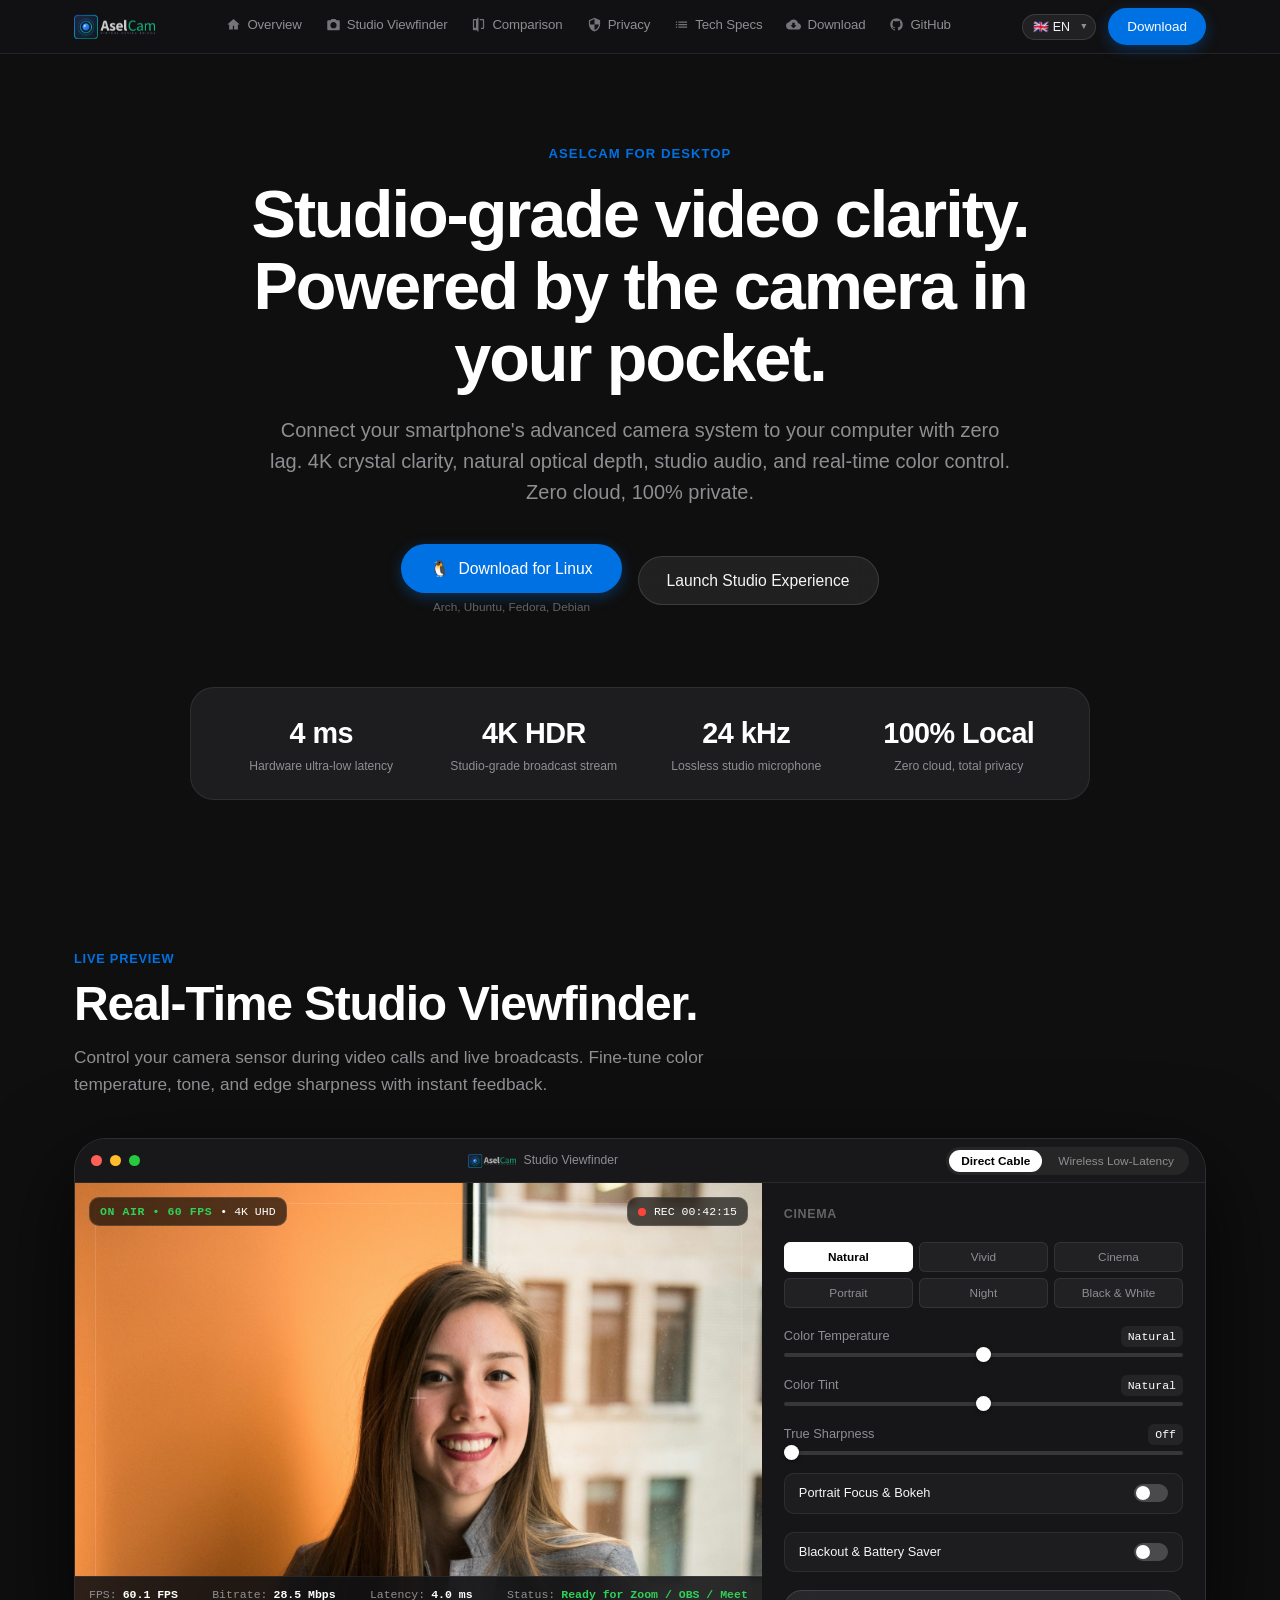
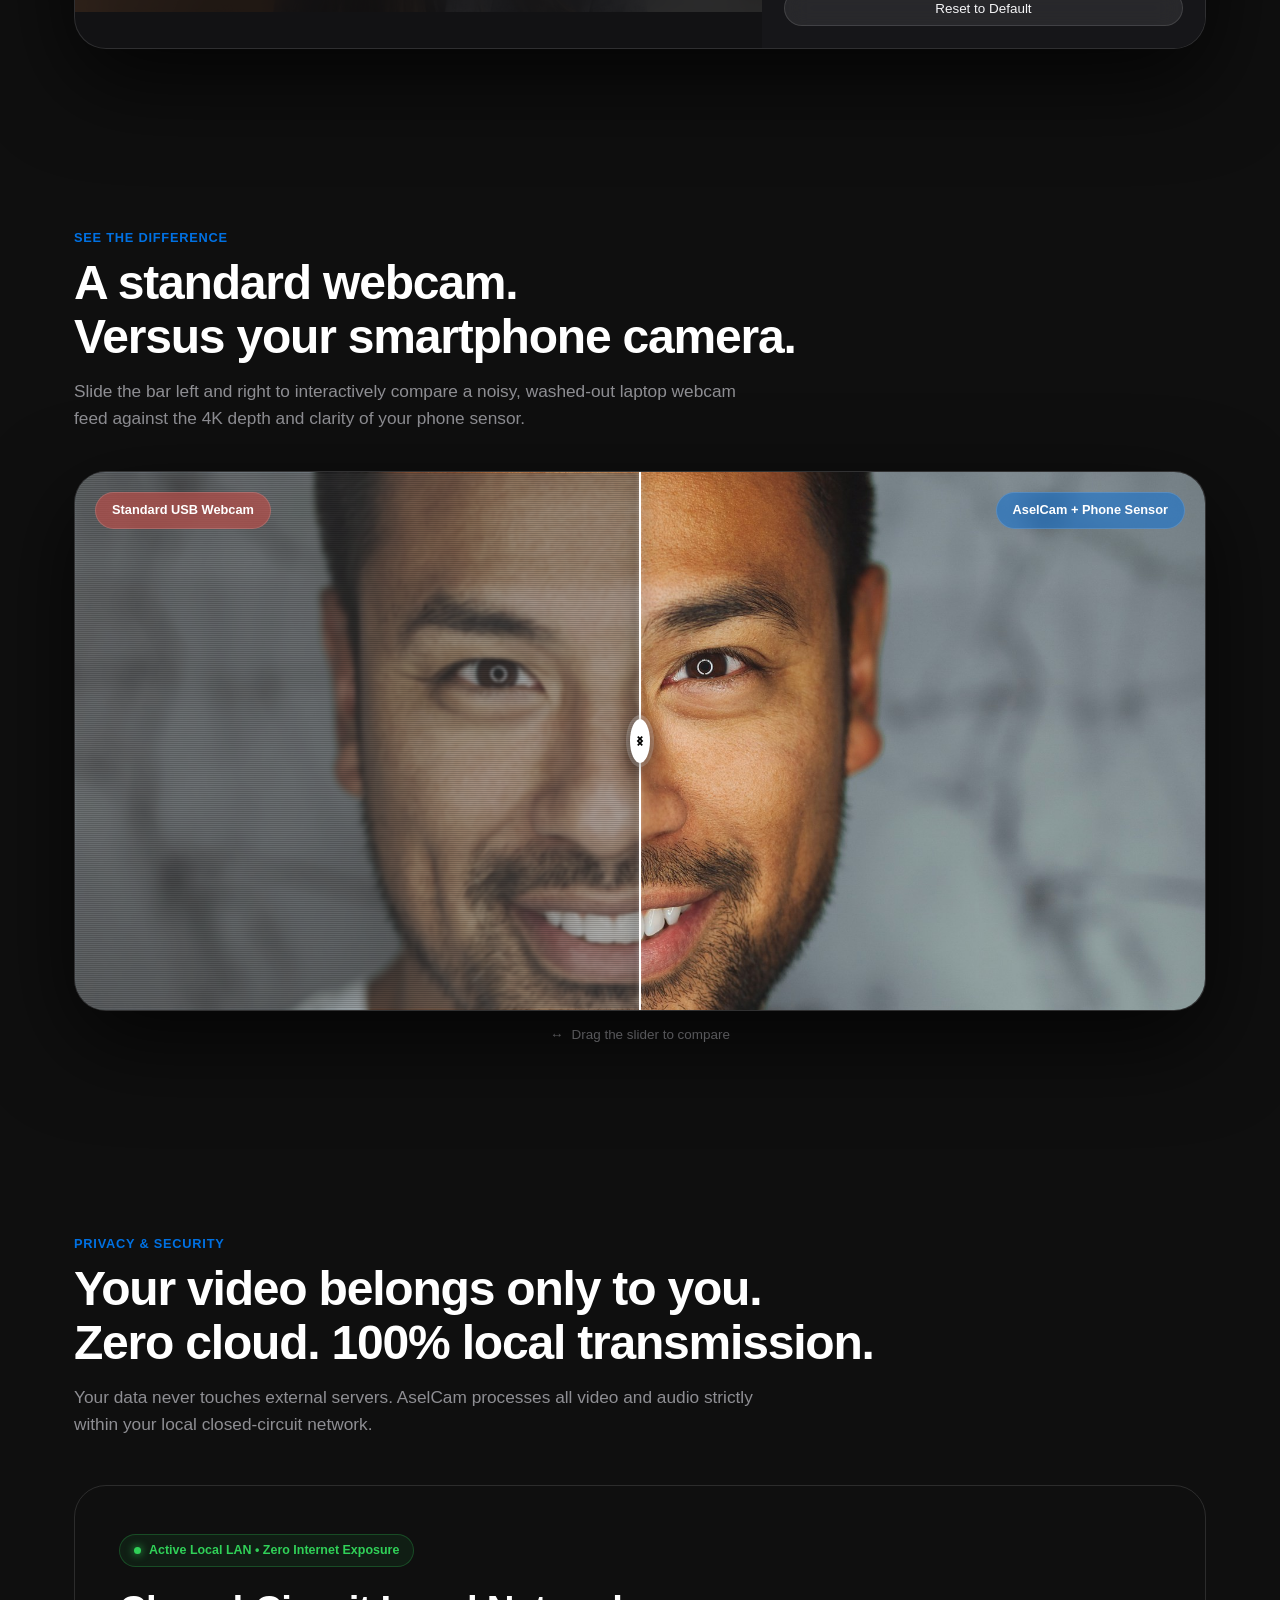
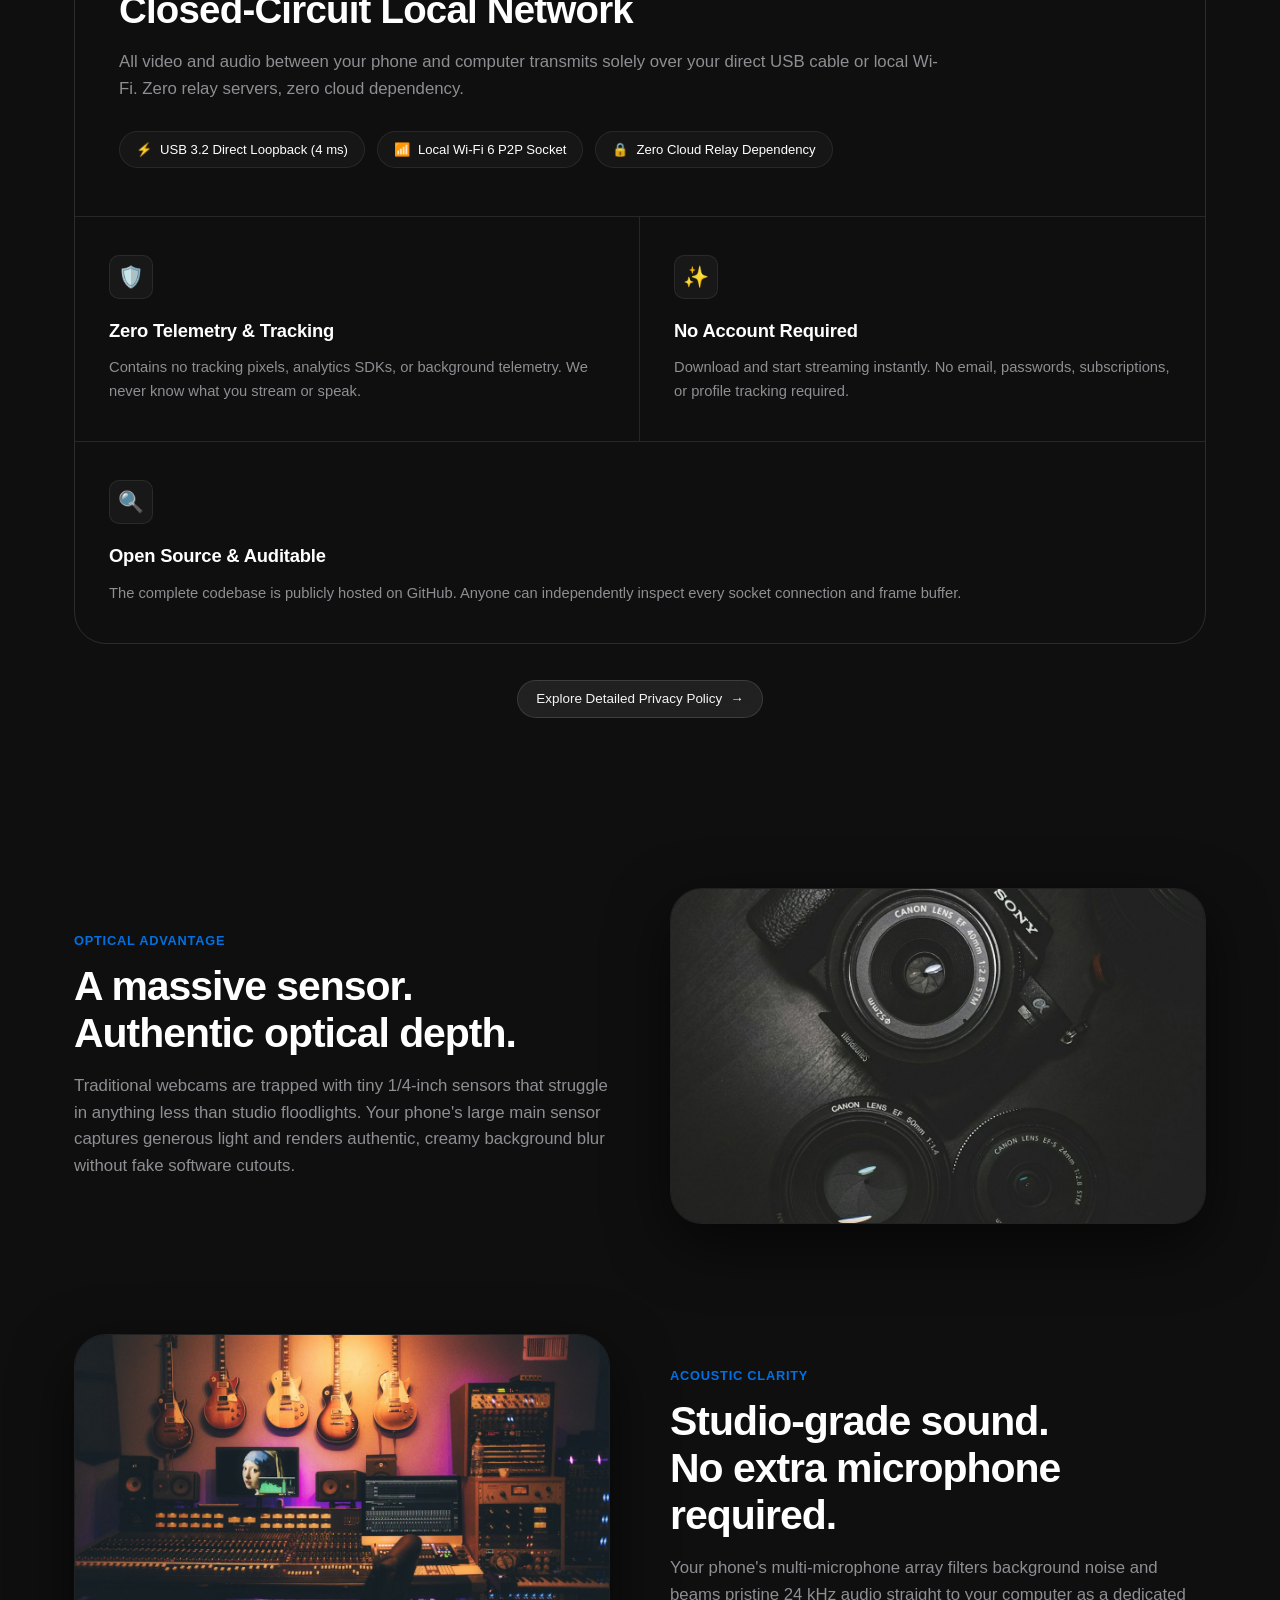
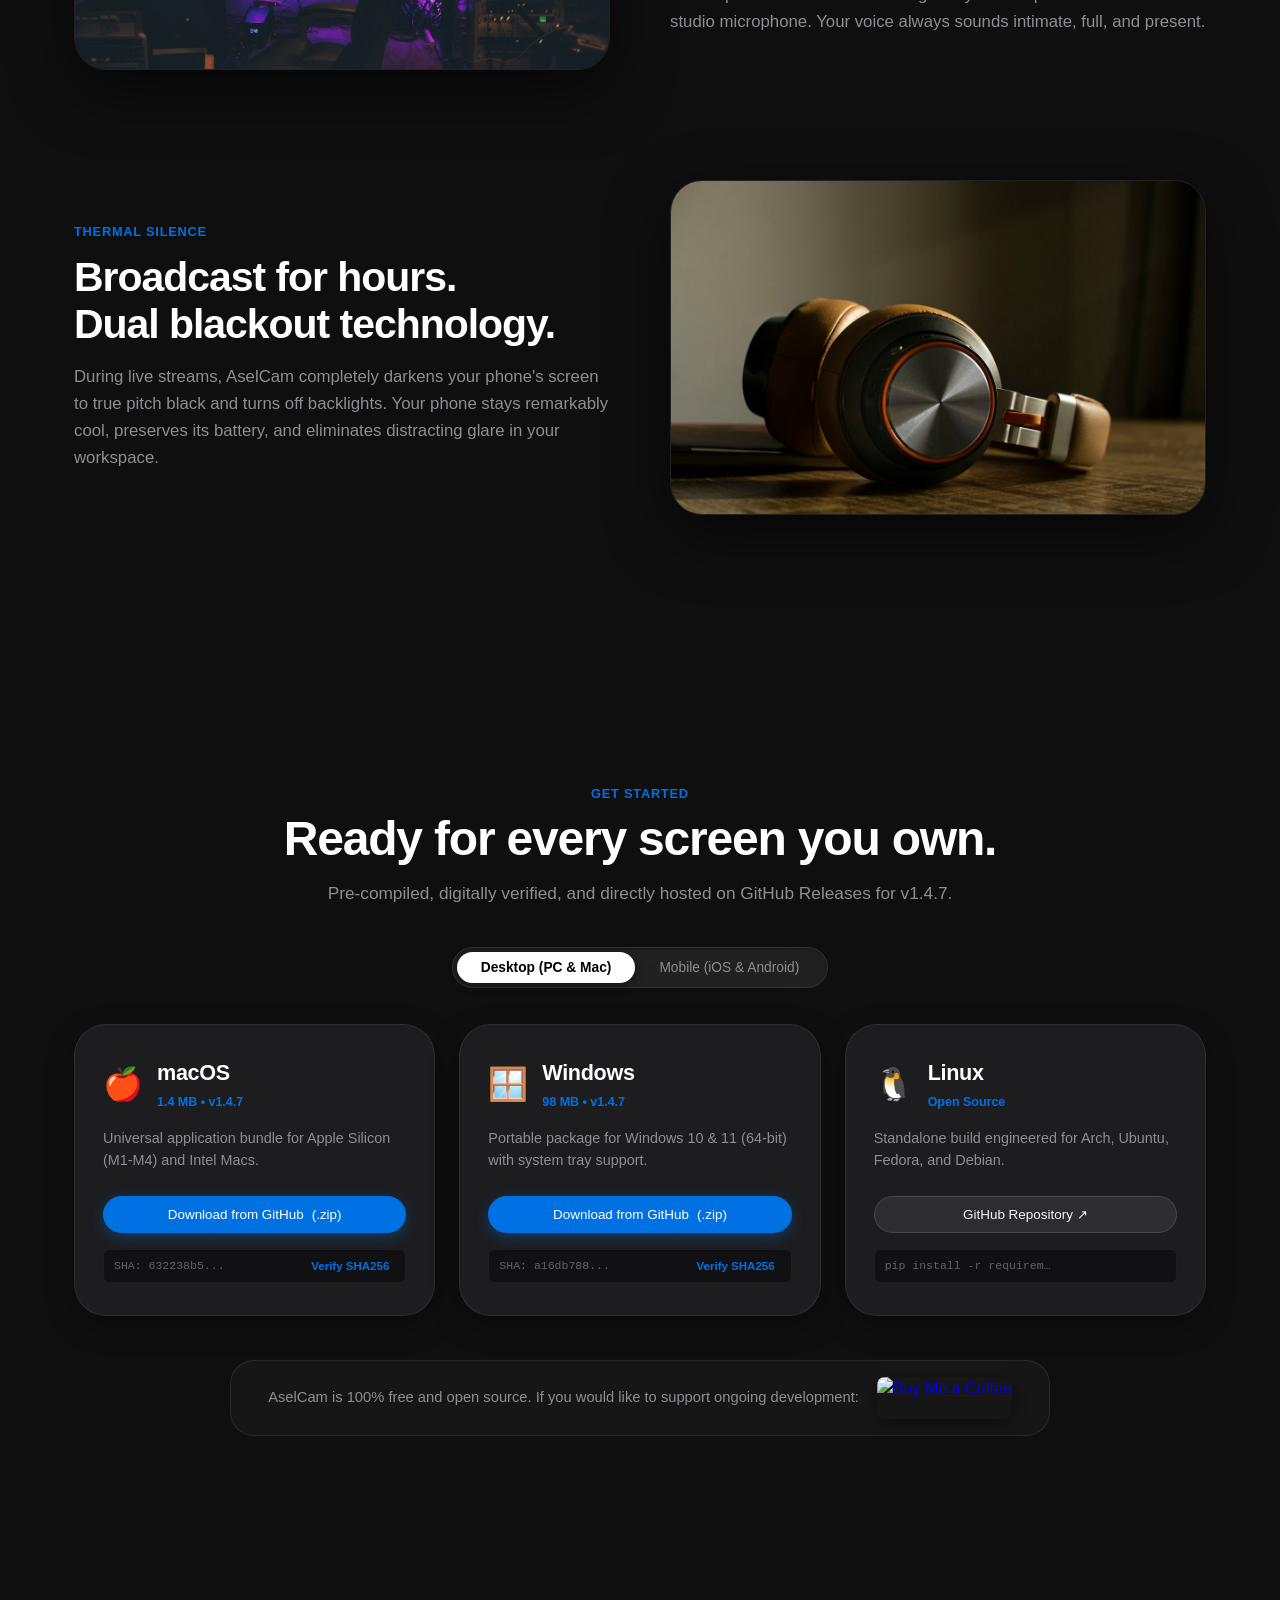
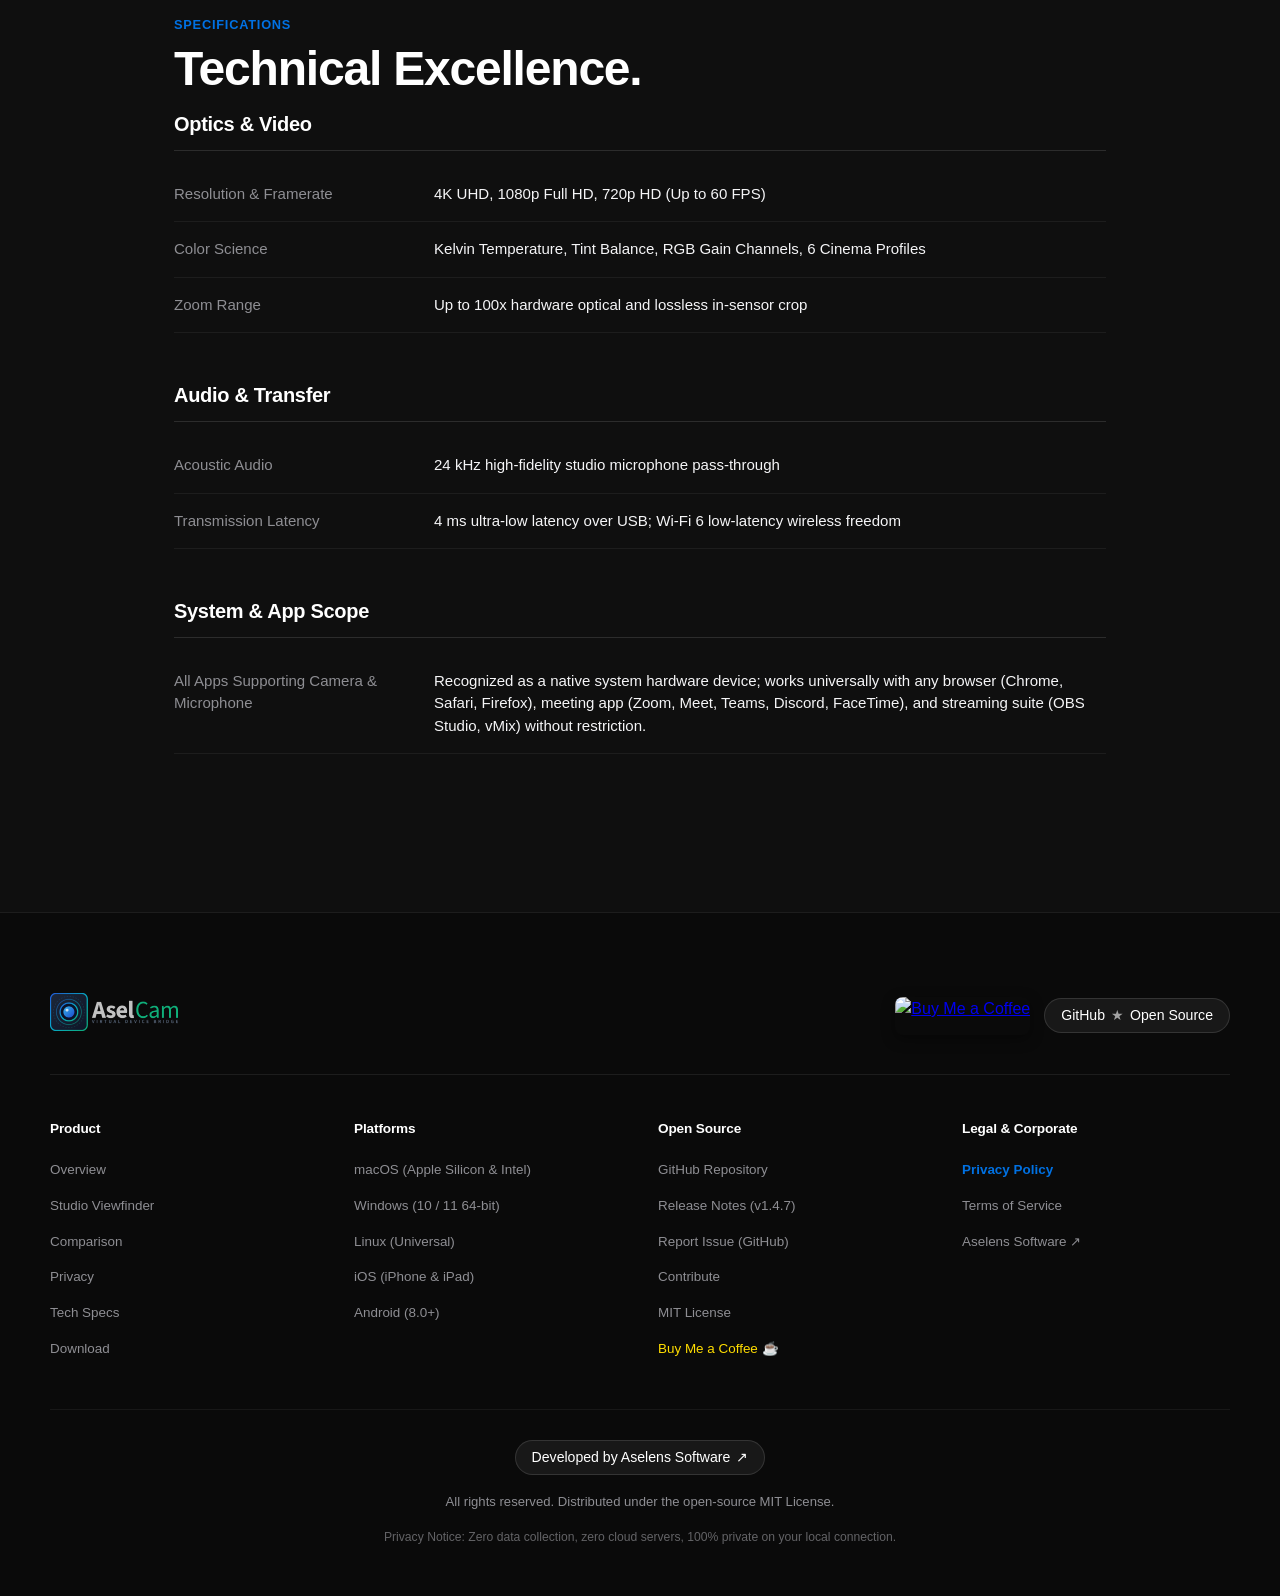
==== commit ff3f6f50: "feat(site): create standalone Apple-style Privacy Policy page with 8-language localization" ====
--- a/site/index.html
+++ b/site/index.html
@@ -423,6 +423,13 @@
           <p class="bento-card-desc" data-i18n="privacy_bento_card4_desc">Tüm kod tabanı GitHub üzerinde herkese açıktır. Ağ soketlerinden kamera işleme mantığına kadar her satırı bağımsız inceleyebilirsiniz.</p>
         </div>
       </div>
+
+      <div style="margin-top: 36px; text-align: center;">
+        <a href="privacy.html" class="btn btn-secondary" style="display: inline-flex; align-items: center; gap: 8px;">
+          <span data-i18n="privacy_read_full">Ayrıntılı Gizlilik Politikasını İnceleyin</span>
+          <span aria-hidden="true">→</span>
+        </a>
+      </div>
     </section>
 
     <!-- =========================================================================
@@ -717,7 +724,7 @@
           <h4 class="footer-column-title" data-i18n="footer_col_legal">Kurumsal & Yasal</h4>
           <ul class="footer-links-list">
             <li class="footer-link-item">
-              <button id="link-open-privacy" type="button" data-i18n="footer_privacy_link">Gizlilik Politikası</button>
+              <a href="privacy.html" style="color: var(--apple-blue); font-weight: 600;" data-i18n="footer_privacy_link">Gizlilik Politikası (Ayrı Sayfa)</a>
             </li>
             <li class="footer-link-item">
               <button id="link-open-terms" type="button" data-i18n="footer_terms">Kullanım Koşulları</button>
--- a/site/css/style.css
+++ b/site/css/style.css
@@ -1932,3 +1932,419 @@
     padding: 24px 18px;
   }
 }
+
+/* ==========================================================================
+   14. STANDALONE PRIVACY POLICY PAGE (APPLE EDITORIAL & LEGAL ARCHITECTURE)
+   ========================================================================== */
+.privacy-page-wrapper {
+  padding-top: calc(var(--header-height) + 50px);
+  padding-bottom: 120px;
+  max-width: var(--max-width);
+  margin: 0 auto;
+  padding-left: 24px;
+  padding-right: 24px;
+}
+
+.privacy-page-header {
+  text-align: center;
+  max-width: 860px;
+  margin: 0 auto 52px auto;
+}
+
+.privacy-page-badge {
+  display: inline-flex;
+  align-items: center;
+  gap: 8px;
+  padding: 6px 18px;
+  background: var(--apple-emerald-tint);
+  color: var(--apple-emerald);
+  border: 1px solid rgba(48, 209, 88, 0.28);
+  border-radius: var(--radius-full);
+  font-size: 0.82rem;
+  font-weight: 600;
+  letter-spacing: 0.02em;
+  margin-bottom: 22px;
+}
+
+.privacy-page-title {
+  font-size: clamp(2.4rem, 4.5vw, 3.8rem);
+  font-weight: 800;
+  letter-spacing: -0.03em;
+  line-height: 1.12;
+  color: #FFFFFF;
+  margin-bottom: 18px;
+}
+
+.privacy-page-subtitle {
+  font-size: clamp(1.05rem, 1.8vw, 1.25rem);
+  color: var(--text-secondary);
+  line-height: 1.6;
+  margin-bottom: 24px;
+}
+
+.privacy-meta-chips {
+  display: flex;
+  flex-wrap: wrap;
+  justify-content: center;
+  gap: 10px;
+  margin-top: 14px;
+}
+
+.privacy-chip {
+  display: inline-flex;
+  align-items: center;
+  gap: 6px;
+  padding: 6px 14px;
+  background: rgba(255, 255, 255, 0.05);
+  border: 1px solid rgba(255, 255, 255, 0.08);
+  border-radius: var(--radius-full);
+  font-size: 0.8rem;
+  color: var(--text-secondary);
+}
+
+.privacy-chip strong {
+  color: #FFFFFF;
+  font-weight: 600;
+}
+
+/* 4-Pillar Summary Cards */
+.privacy-pillars-grid {
+  display: grid;
+  grid-template-columns: repeat(4, 1fr);
+  gap: 16px;
+  margin-bottom: 56px;
+}
+
+.privacy-pillar-card {
+  background: #161618;
+  border: 1px solid rgba(255, 255, 255, 0.08);
+  border-radius: var(--radius-lg);
+  padding: 26px 22px;
+  transition: transform 0.25s ease, border-color 0.25s ease;
+}
+
+.privacy-pillar-card:hover {
+  transform: translateY(-2px);
+  border-color: rgba(255, 255, 255, 0.2);
+}
+
+.pillar-icon-box {
+  width: 44px;
+  height: 44px;
+  border-radius: var(--radius-sm);
+  background: rgba(255, 255, 255, 0.06);
+  display: flex;
+  align-items: center;
+  justify-content: center;
+  font-size: 1.35rem;
+  margin-bottom: 16px;
+}
+
+.pillar-title {
+  font-size: 1.05rem;
+  font-weight: 700;
+  color: #FFFFFF;
+  margin-bottom: 8px;
+  letter-spacing: -0.01em;
+}
+
+.pillar-desc {
+  font-size: 0.86rem;
+  color: var(--text-secondary);
+  line-height: 1.55;
+}
+
+/* Document Layout: Sidebar TOC + Main Content */
+.privacy-doc-layout {
+  display: grid;
+  grid-template-columns: 290px 1fr;
+  gap: 40px;
+  align-items: start;
+}
+
+.privacy-toc-sidebar {
+  position: sticky;
+  top: calc(var(--header-height) + 24px);
+  background: #161618;
+  border: 1px solid rgba(255, 255, 255, 0.08);
+  border-radius: var(--radius-lg);
+  padding: 24px 18px;
+  max-height: calc(100vh - var(--header-height) - 48px);
+  overflow-y: auto;
+}
+
+.toc-title {
+  font-size: 0.78rem;
+  font-weight: 700;
+  text-transform: uppercase;
+  letter-spacing: 0.08em;
+  color: var(--text-tertiary);
+  margin-bottom: 14px;
+  padding-left: 8px;
+}
+
+.toc-links {
+  list-style: none;
+  display: flex;
+  flex-direction: column;
+  gap: 3px;
+}
+
+.toc-link {
+  display: block;
+  padding: 8px 12px;
+  border-radius: var(--radius-xs);
+  color: var(--text-secondary);
+  text-decoration: none;
+  font-size: 0.85rem;
+  font-weight: 500;
+  transition: all 0.2s ease;
+  line-height: 1.35;
+}
+
+.toc-link:hover {
+  color: #FFFFFF;
+  background: rgba(255, 255, 255, 0.06);
+}
+
+.toc-link.active {
+  color: var(--apple-blue);
+  background: var(--apple-blue-tint);
+  font-weight: 600;
+}
+
+/* Privacy Body Sections */
+.privacy-doc-content {
+  background: #141416;
+  border: 1px solid rgba(255, 255, 255, 0.08);
+  border-radius: var(--radius-xl);
+  padding: 52px 48px;
+}
+
+.privacy-section-block {
+  margin-bottom: 52px;
+  scroll-margin-top: calc(var(--header-height) + 30px);
+}
+
+.privacy-section-block:last-child {
+  margin-bottom: 0;
+}
+
+.privacy-section-num {
+  font-family: var(--font-mono);
+  font-size: 0.82rem;
+  color: var(--apple-blue);
+  font-weight: 600;
+  margin-bottom: 6px;
+  text-transform: uppercase;
+  letter-spacing: 0.05em;
+}
+
+.privacy-section-heading {
+  font-size: 1.6rem;
+  font-weight: 700;
+  color: #FFFFFF;
+  letter-spacing: -0.02em;
+  margin-bottom: 18px;
+  padding-bottom: 12px;
+  border-bottom: 1px solid rgba(255, 255, 255, 0.06);
+}
+
+.privacy-text {
+  font-size: 0.96rem;
+  color: #CCCCCC;
+  line-height: 1.8;
+  margin-bottom: 14px;
+}
+
+.privacy-list {
+  list-style: none;
+  margin: 14px 0 18px 0;
+  display: flex;
+  flex-direction: column;
+  gap: 12px;
+}
+
+.privacy-list-item {
+  position: relative;
+  padding-left: 24px;
+  font-size: 0.94rem;
+  color: #CCCCCC;
+  line-height: 1.68;
+}
+
+.privacy-list-item::before {
+  content: "•";
+  position: absolute;
+  left: 8px;
+  color: var(--apple-blue);
+  font-size: 1.25rem;
+  line-height: 1;
+}
+
+.privacy-list-item strong {
+  color: #FFFFFF;
+}
+
+/* Highlight / Alert Callouts */
+.privacy-callout {
+  background: rgba(0, 113, 227, 0.08);
+  border-left: 3px solid var(--apple-blue);
+  border-radius: 0 var(--radius-sm) var(--radius-sm) 0;
+  padding: 18px 22px;
+  margin: 22px 0;
+}
+
+.privacy-callout.emerald {
+  background: rgba(48, 209, 88, 0.08);
+  border-left-color: var(--apple-emerald);
+}
+
+.privacy-callout-title {
+  font-size: 0.94rem;
+  font-weight: 700;
+  color: #FFFFFF;
+  margin-bottom: 6px;
+  display: flex;
+  align-items: center;
+  gap: 8px;
+}
+
+.privacy-callout-text {
+  font-size: 0.88rem;
+  color: var(--text-secondary);
+  line-height: 1.65;
+}
+
+/* Privacy Table (Permissions & Storage) */
+.privacy-table-wrapper {
+  overflow-x: auto;
+  margin: 22px 0;
+  border: 1px solid rgba(255, 255, 255, 0.08);
+  border-radius: var(--radius-sm);
+  background: rgba(255, 255, 255, 0.02);
+}
+
+.privacy-table {
+  width: 100%;
+  border-collapse: collapse;
+  font-size: 0.88rem;
+  text-align: left;
+}
+
+.privacy-table th {
+  background: rgba(255, 255, 255, 0.05);
+  color: #FFFFFF;
+  font-weight: 600;
+  padding: 13px 18px;
+  border-bottom: 1px solid rgba(255, 255, 255, 0.08);
+  white-space: nowrap;
+}
+
+.privacy-table td {
+  padding: 13px 18px;
+  border-bottom: 1px solid rgba(255, 255, 255, 0.04);
+  color: #CCCCCC;
+  vertical-align: top;
+  line-height: 1.55;
+}
+
+.privacy-table tr:last-child td {
+  border-bottom: none;
+}
+
+.tag-badge {
+  display: inline-block;
+  padding: 3px 9px;
+  border-radius: var(--radius-xs);
+  font-size: 0.76rem;
+  font-weight: 600;
+  white-space: nowrap;
+}
+
+.tag-emerald {
+  background: var(--apple-emerald-tint);
+  color: var(--apple-emerald);
+  border: 1px solid rgba(48, 209, 88, 0.2);
+}
+
+.tag-blue {
+  background: var(--apple-blue-tint);
+  color: var(--apple-blue);
+  border: 1px solid rgba(0, 113, 227, 0.2);
+}
+
+/* Bottom Back / Action Row */
+.privacy-bottom-actions {
+  display: flex;
+  align-items: center;
+  justify-content: space-between;
+  margin-top: 48px;
+  padding-top: 28px;
+  border-top: 1px solid rgba(255, 255, 255, 0.08);
+}
+
+.btn-back-home {
+  display: inline-flex;
+  align-items: center;
+  gap: 8px;
+  color: var(--text-primary);
+  text-decoration: none;
+  font-size: 0.92rem;
+  font-weight: 500;
+  transition: color 0.2s ease;
+}
+
+.btn-back-home:hover {
+  color: var(--apple-blue);
+}
+
+/* Responsive adjustments */
+@media (max-width: 980px) {
+  .privacy-pillars-grid {
+    grid-template-columns: repeat(2, 1fr);
+  }
+  .privacy-doc-layout {
+    grid-template-columns: 1fr;
+    gap: 30px;
+  }
+  .privacy-toc-sidebar {
+    position: static;
+    max-height: none;
+  }
+  .privacy-doc-content {
+    padding: 34px 24px;
+  }
+}
+
+@media (max-width: 640px) {
+  .privacy-pillars-grid {
+    grid-template-columns: 1fr;
+  }
+  .privacy-page-wrapper {
+    padding-top: calc(var(--header-height) + 28px);
+    padding-left: 16px;
+    padding-right: 16px;
+    padding-bottom: 70px;
+  }
+  .privacy-page-header {
+    margin-bottom: 32px;
+  }
+  .privacy-page-title {
+    font-size: 2.1rem;
+  }
+  .privacy-doc-content {
+    padding: 24px 18px;
+  }
+  .privacy-bottom-actions {
+    flex-direction: column;
+    gap: 16px;
+    align-items: stretch;
+    text-align: center;
+  }
+  .privacy-bottom-actions .btn {
+    width: 100%;
+    justify-content: center;
+  }
+}
+
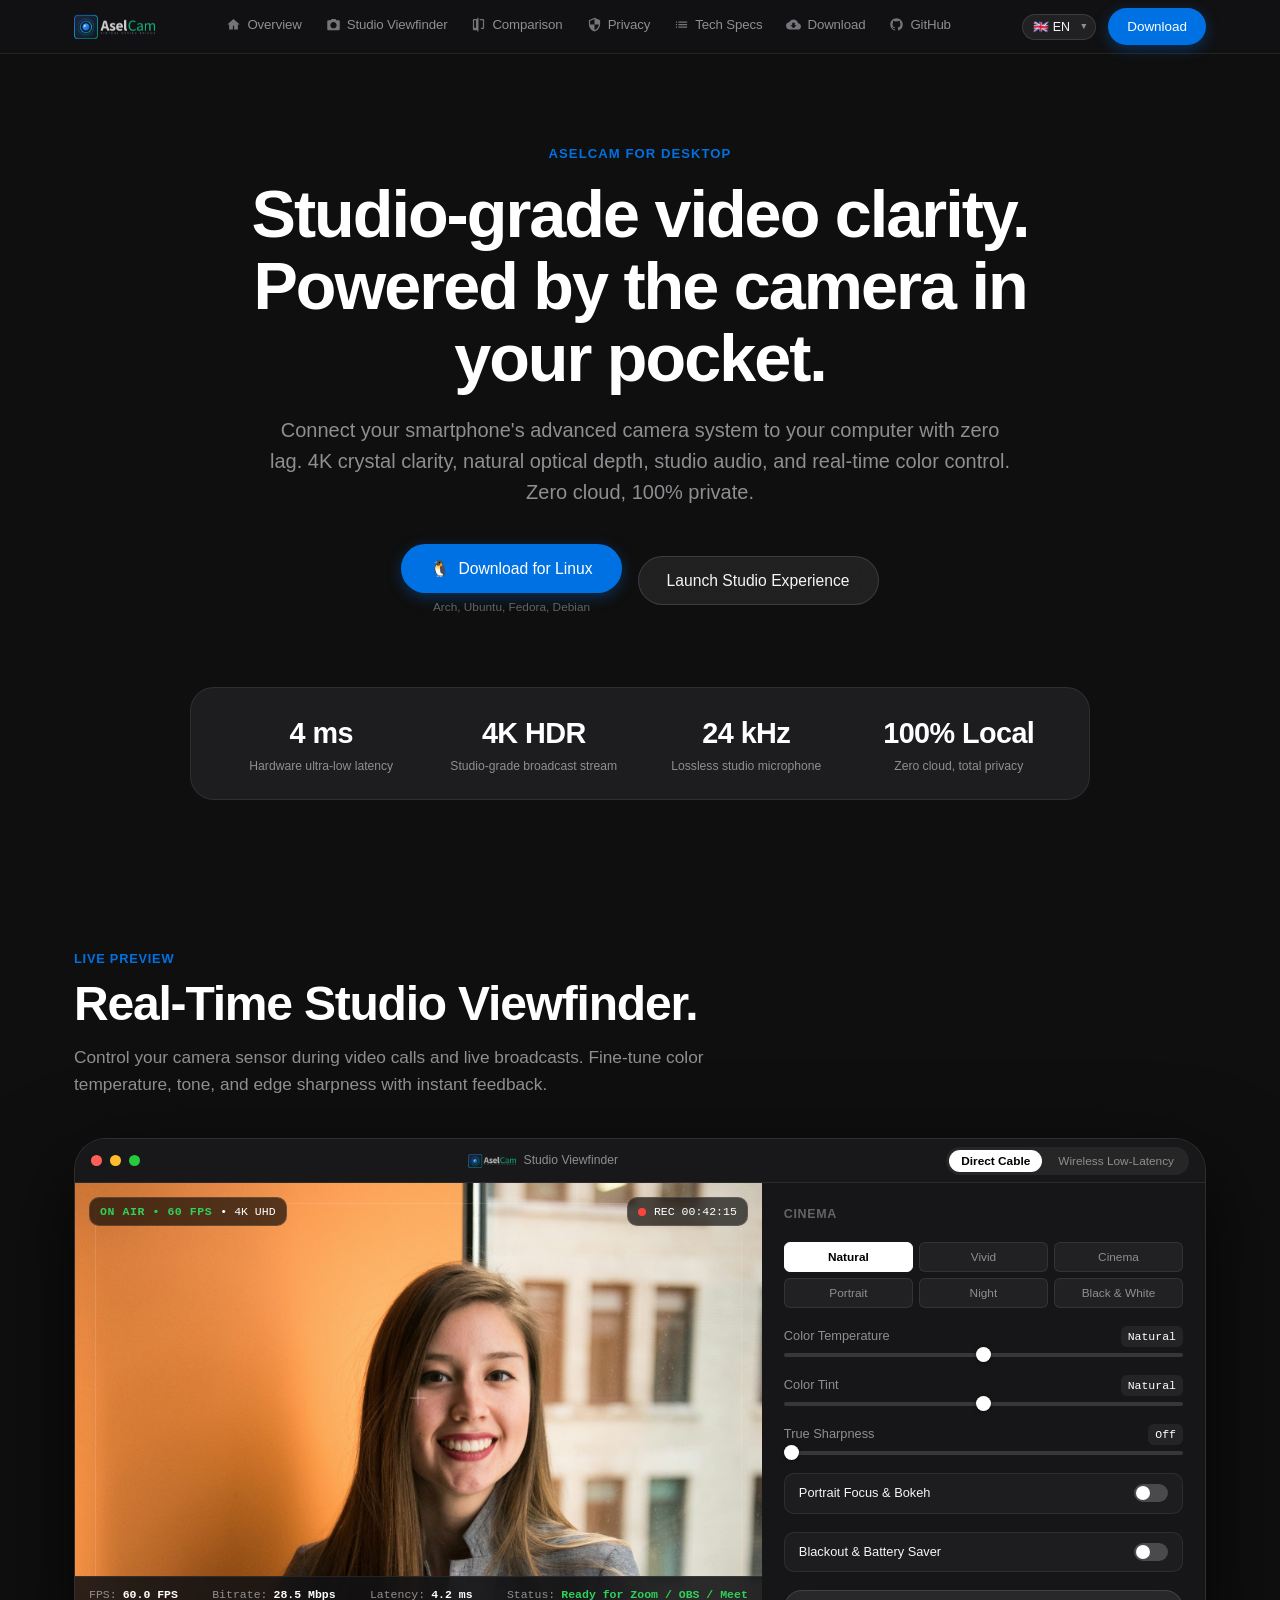
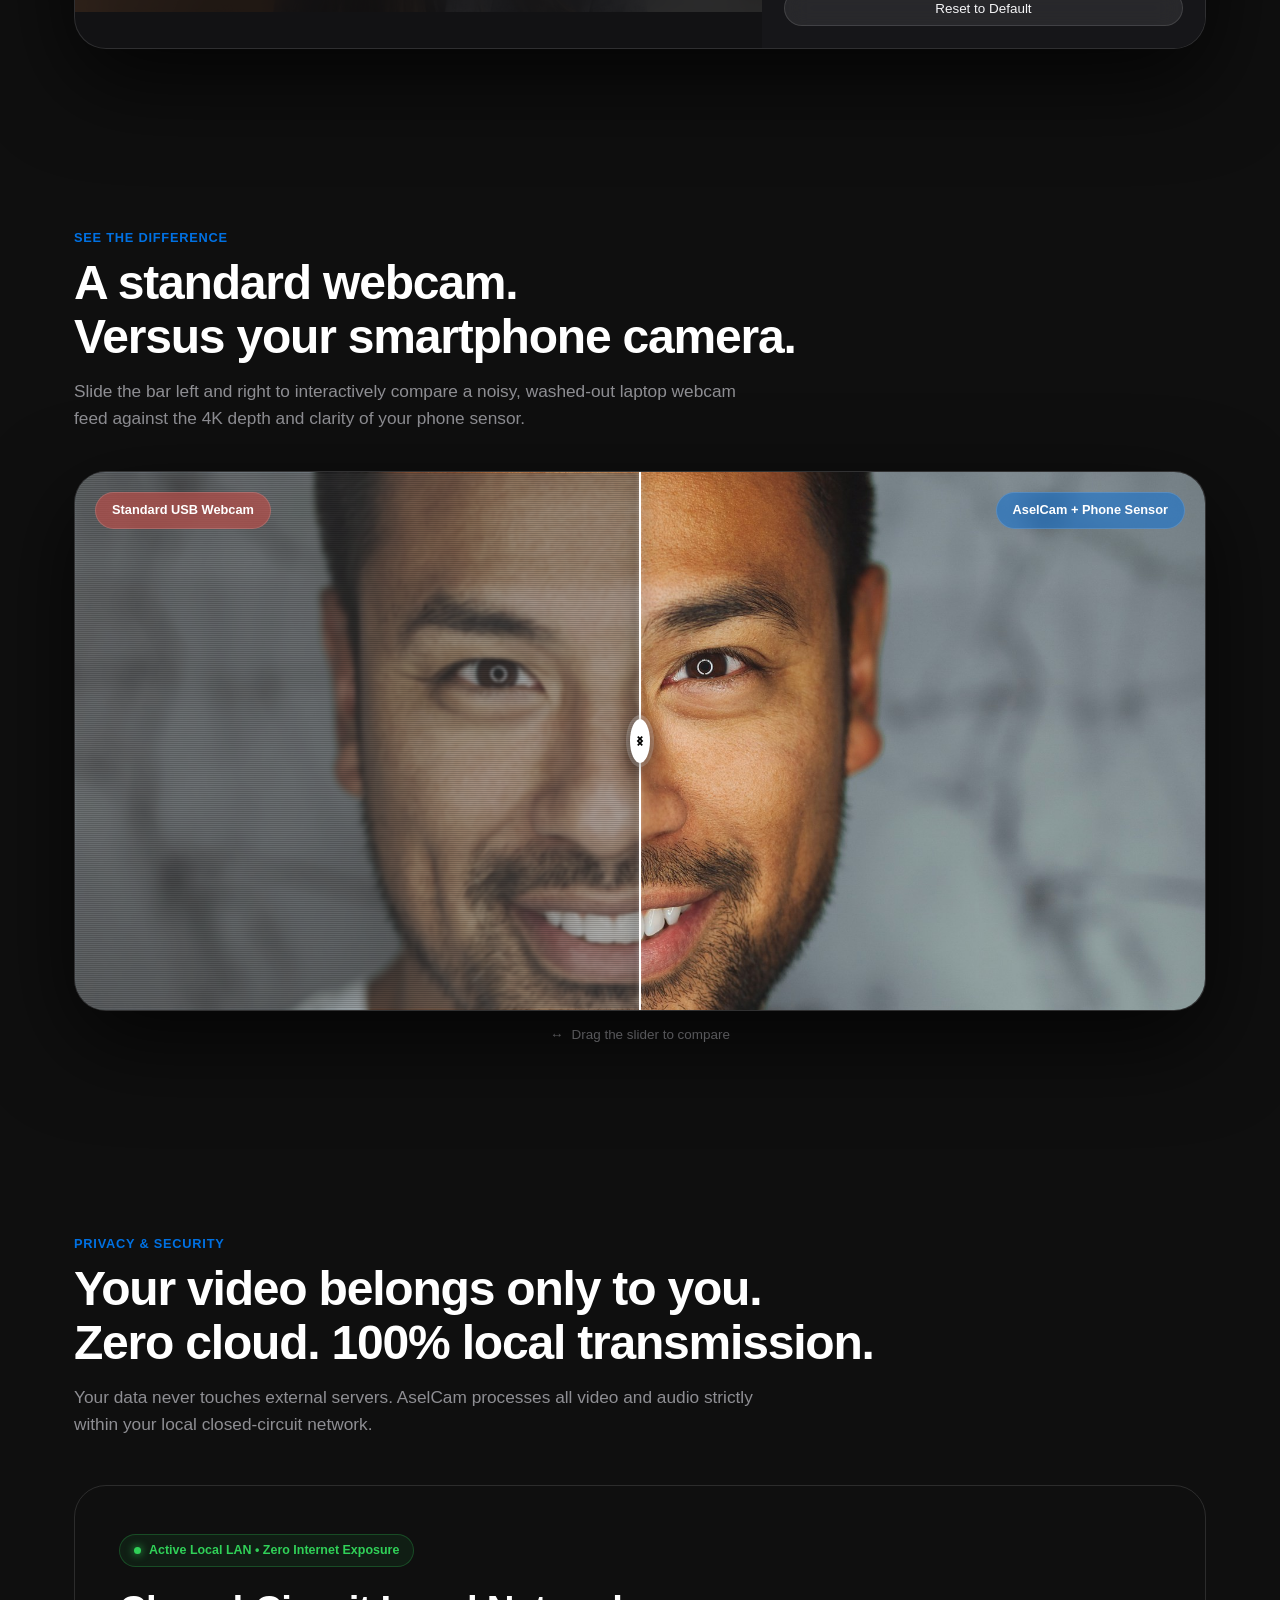
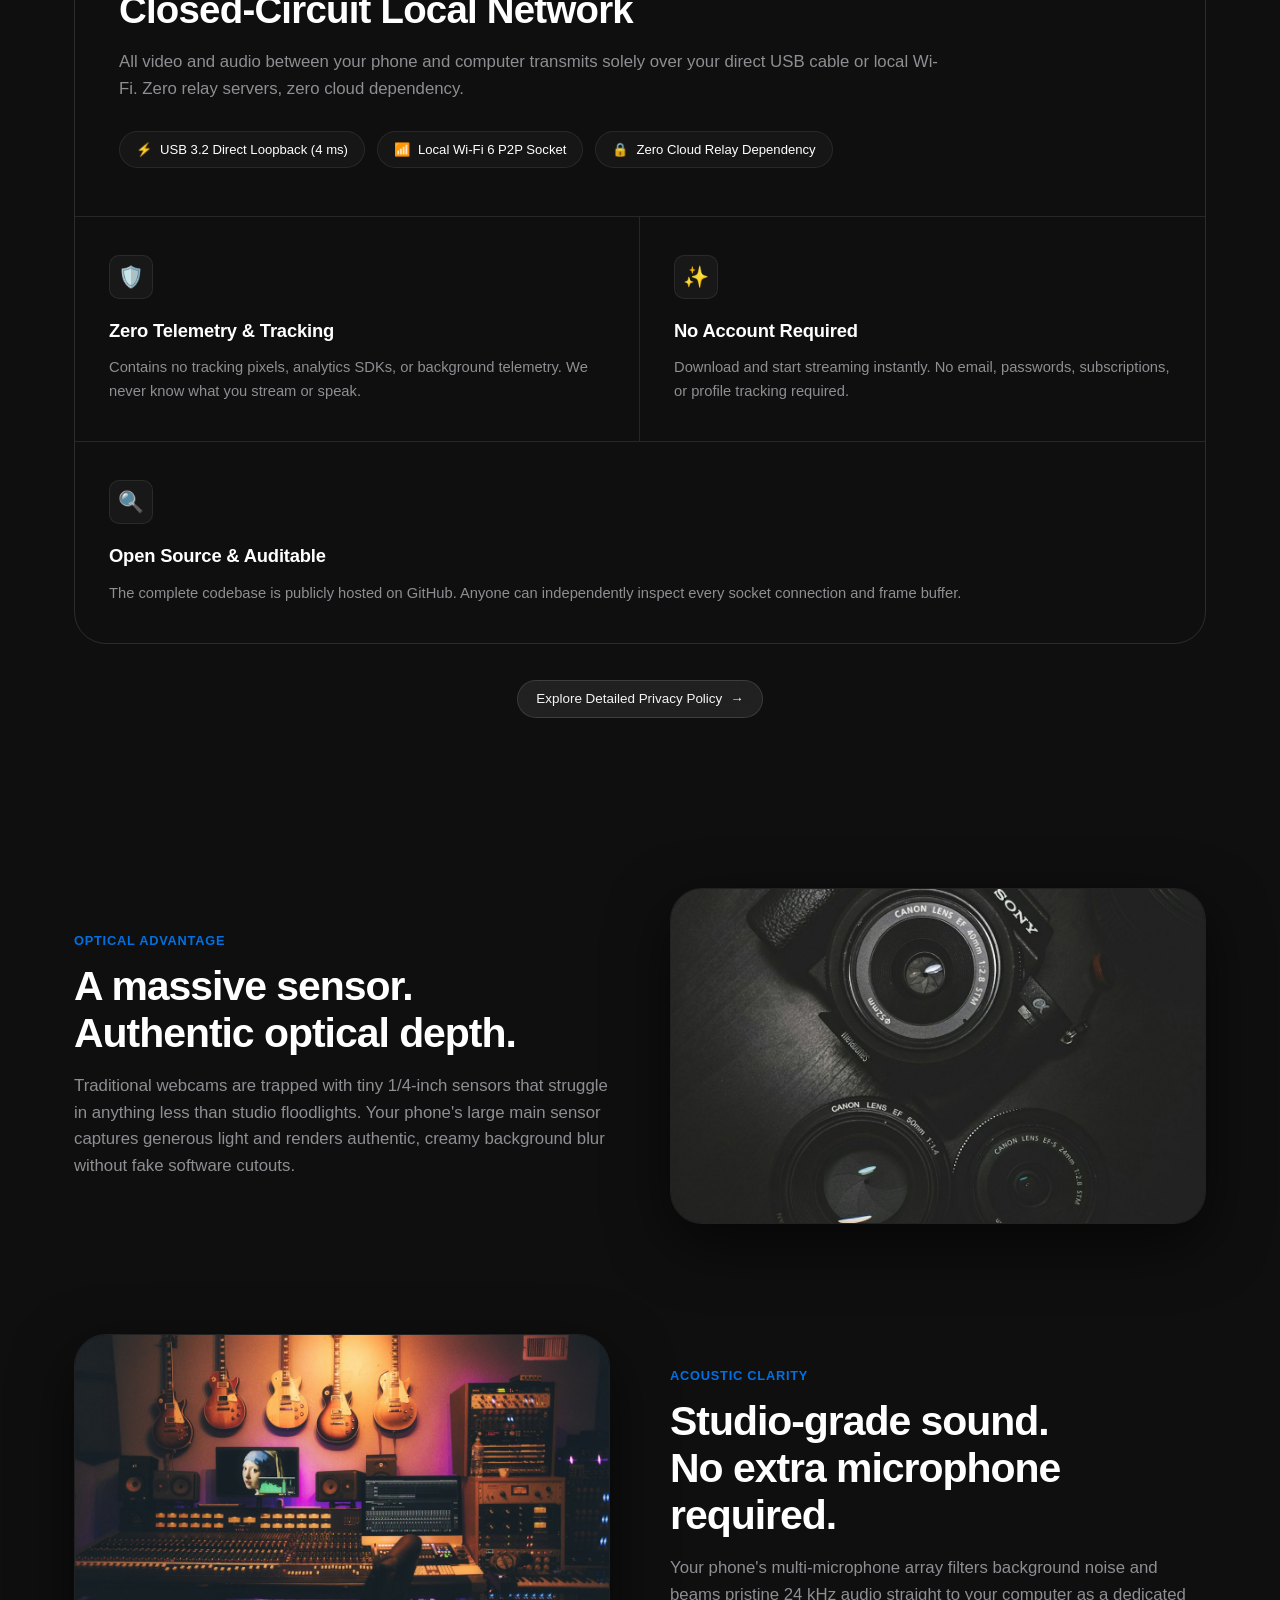
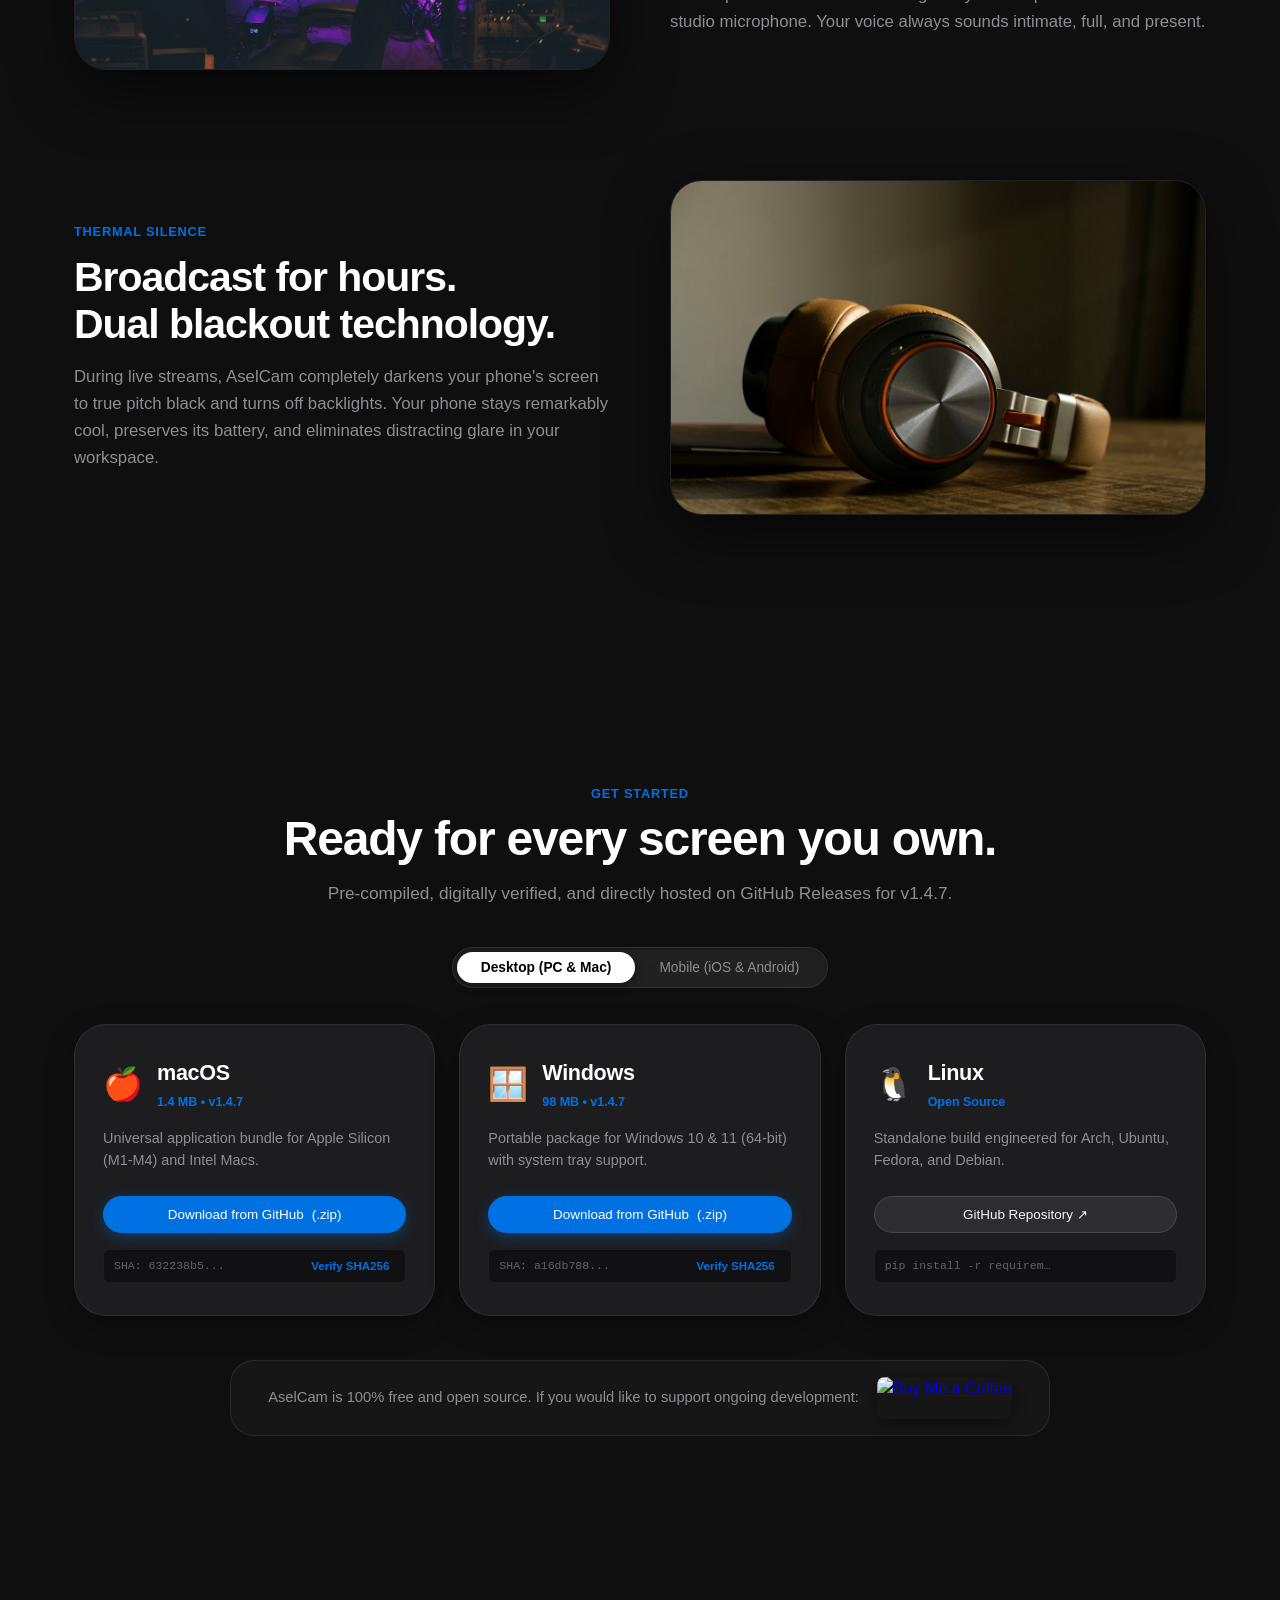
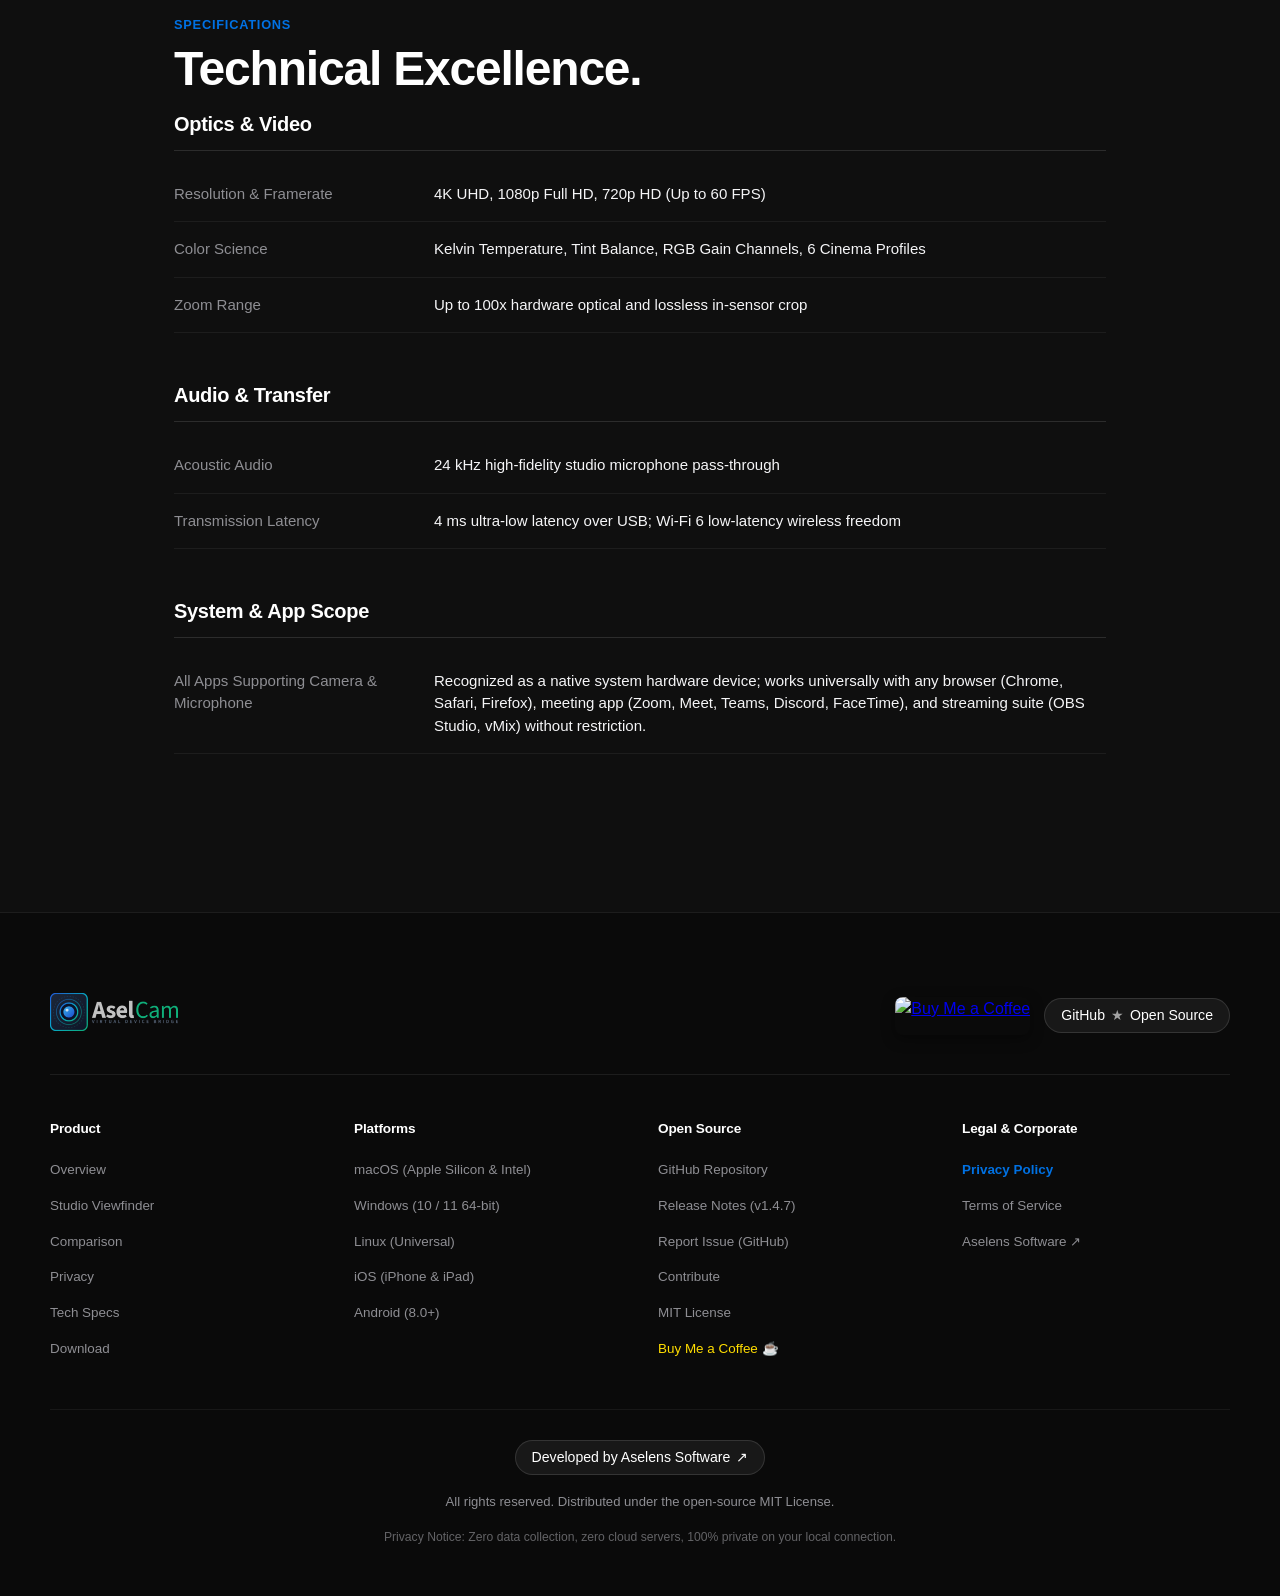
==== commit 2668413e: "fix(site): enable clean /privacy routing, add dedicated privacy.css and self-contained critical styl" ====
--- a/site/index.html
+++ b/site/index.html
@@ -425,7 +425,7 @@
       </div>
 
       <div style="margin-top: 36px; text-align: center;">
-        <a href="privacy.html" class="btn btn-secondary" style="display: inline-flex; align-items: center; gap: 8px;">
+        <a href="/privacy" class="btn btn-secondary" style="display: inline-flex; align-items: center; gap: 8px;">
           <span data-i18n="privacy_read_full">Ayrıntılı Gizlilik Politikasını İnceleyin</span>
           <span aria-hidden="true">→</span>
         </a>
@@ -724,7 +724,7 @@
           <h4 class="footer-column-title" data-i18n="footer_col_legal">Kurumsal & Yasal</h4>
           <ul class="footer-links-list">
             <li class="footer-link-item">
-              <a href="privacy.html" style="color: var(--apple-blue); font-weight: 600;" data-i18n="footer_privacy_link">Gizlilik Politikası (Ayrı Sayfa)</a>
+              <a href="/privacy" style="color: var(--apple-blue); font-weight: 600;" data-i18n="footer_privacy_link">Gizlilik Politikası (Ayrı Sayfa)</a>
             </li>
             <li class="footer-link-item">
               <button id="link-open-terms" type="button" data-i18n="footer_terms">Kullanım Koşulları</button>
@@ -787,6 +787,10 @@
 
         <h4>6. Açık Kaynak Güvencesi ve Bağımsız Denetim</h4>
         <p>AselCam'in tüm kaynak kodları <a href="https://github.com/aselens-software/aselcam" target="_blank" rel="noopener noreferrer" style="color: var(--apple-blue);">GitHub repository</a> üzerinde herkese açıktır. Ağ bağlantı mantığı, soket dinleyicileri ve sürücü entegrasyonu dileyen herkes tarafından bağımsız olarak denetlenebilir ve doğrulanabilir.</p>
+
+        <p style="margin-top: 22px; padding-top: 16px; border-top: 1px solid rgba(255, 255, 255, 0.08); text-align: center;">
+          <a href="/privacy" style="color: var(--apple-blue); font-weight: 600; text-decoration: none;">Ayrıntılı Gizlilik Politikası Sayfasını Görüntüle ↗</a>
+        </p>
       </div>
     </div>
   </div>
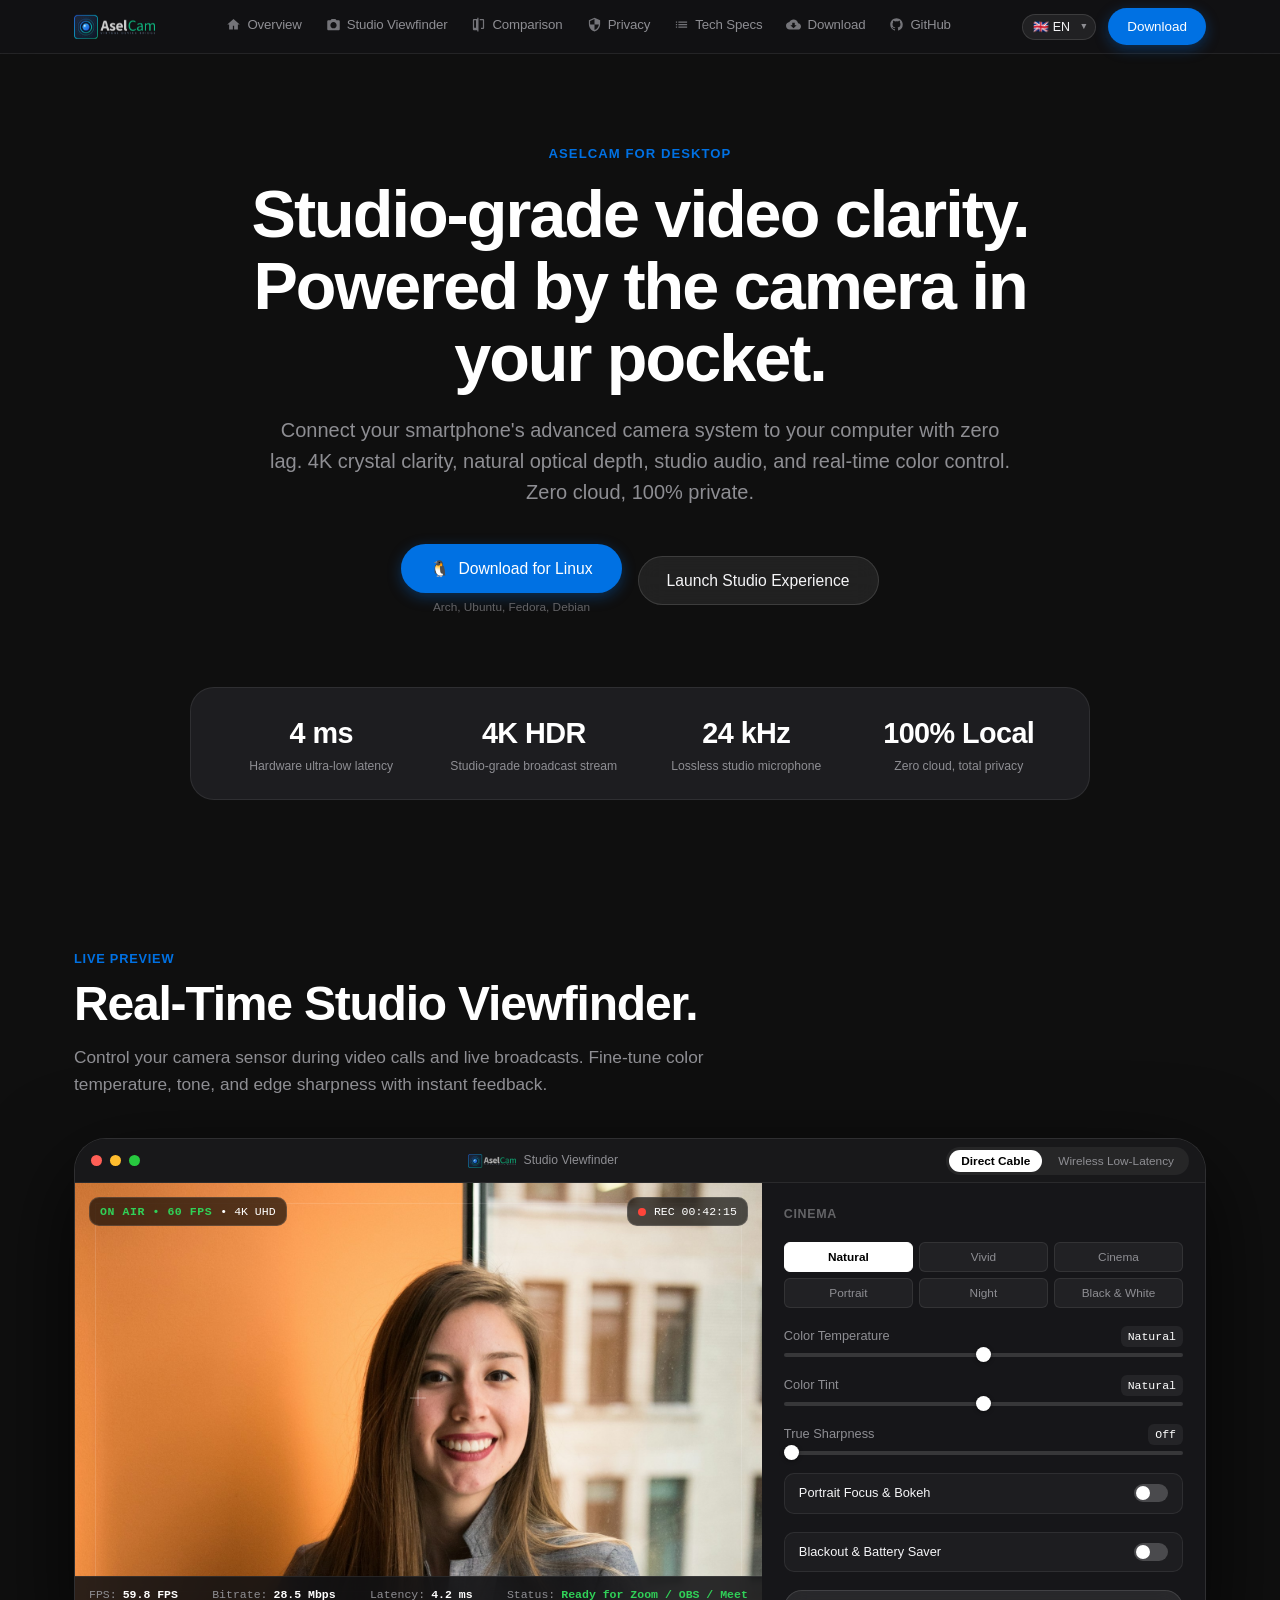
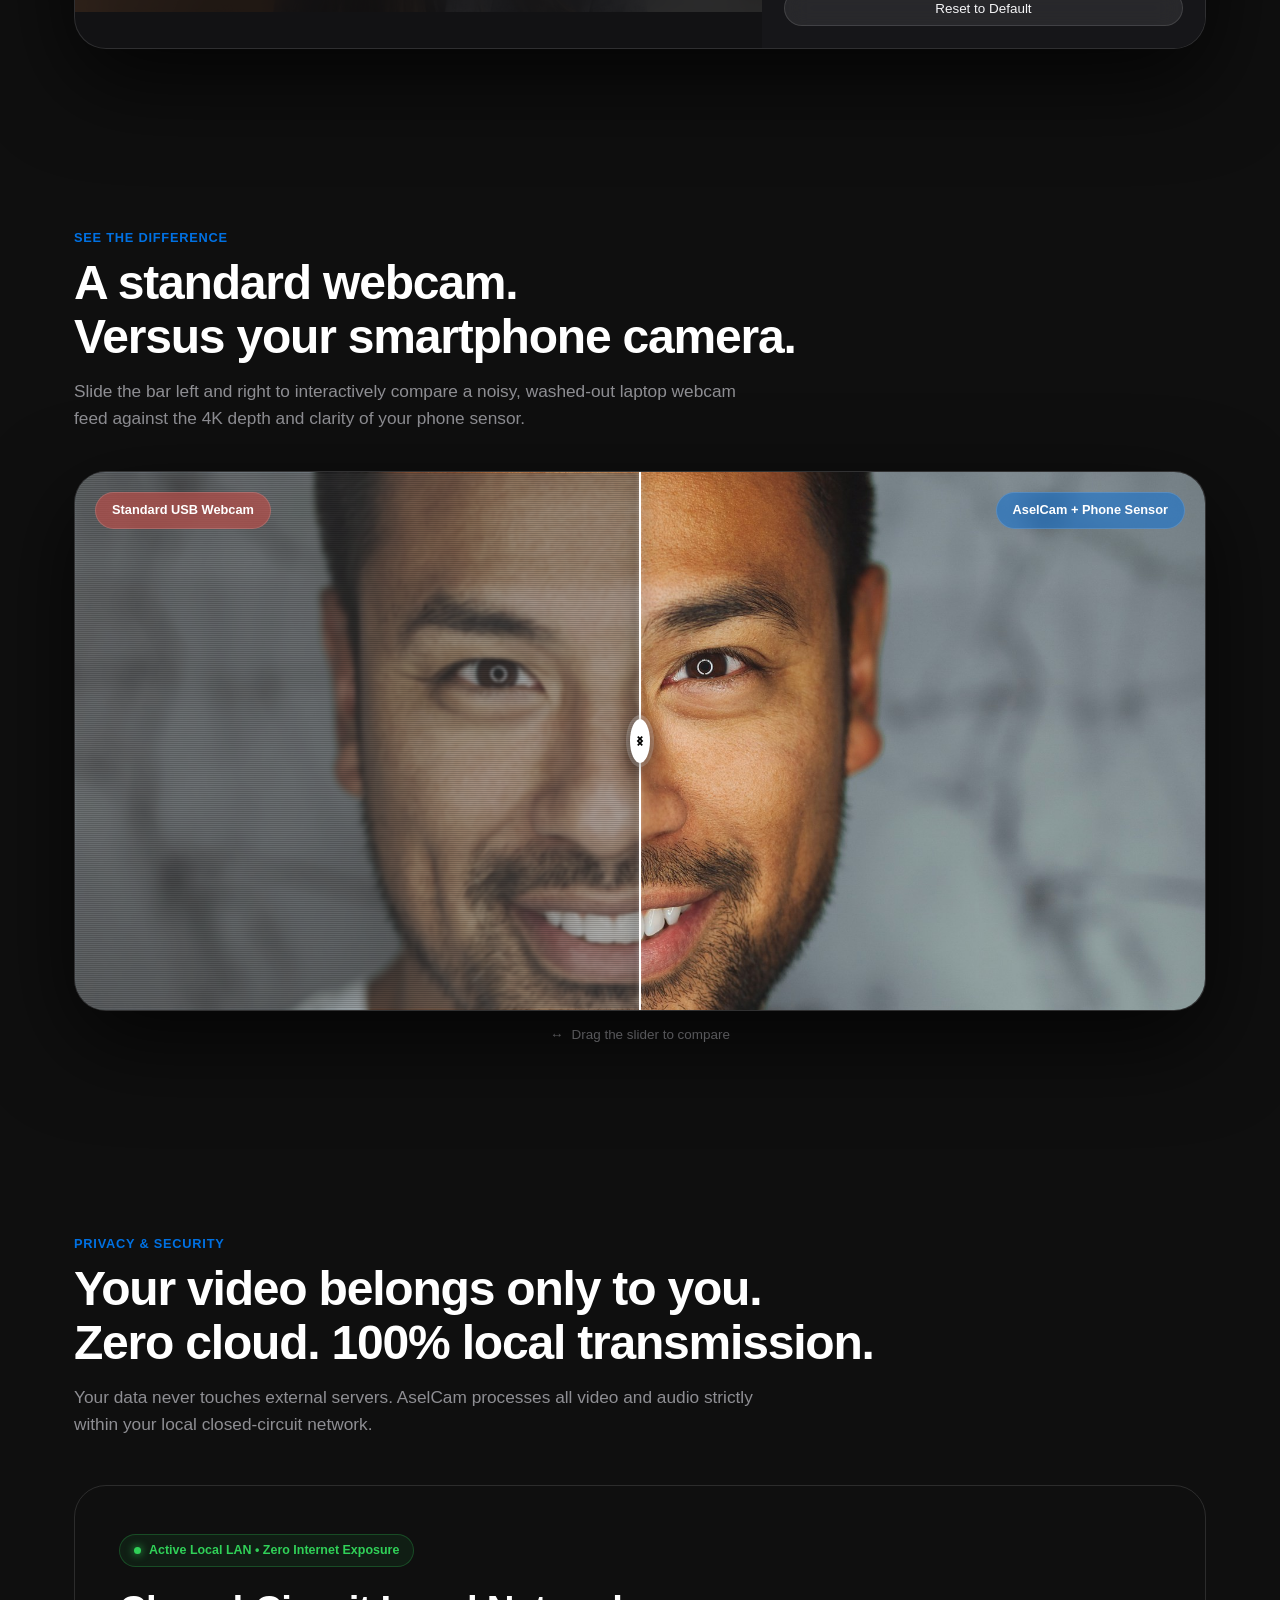
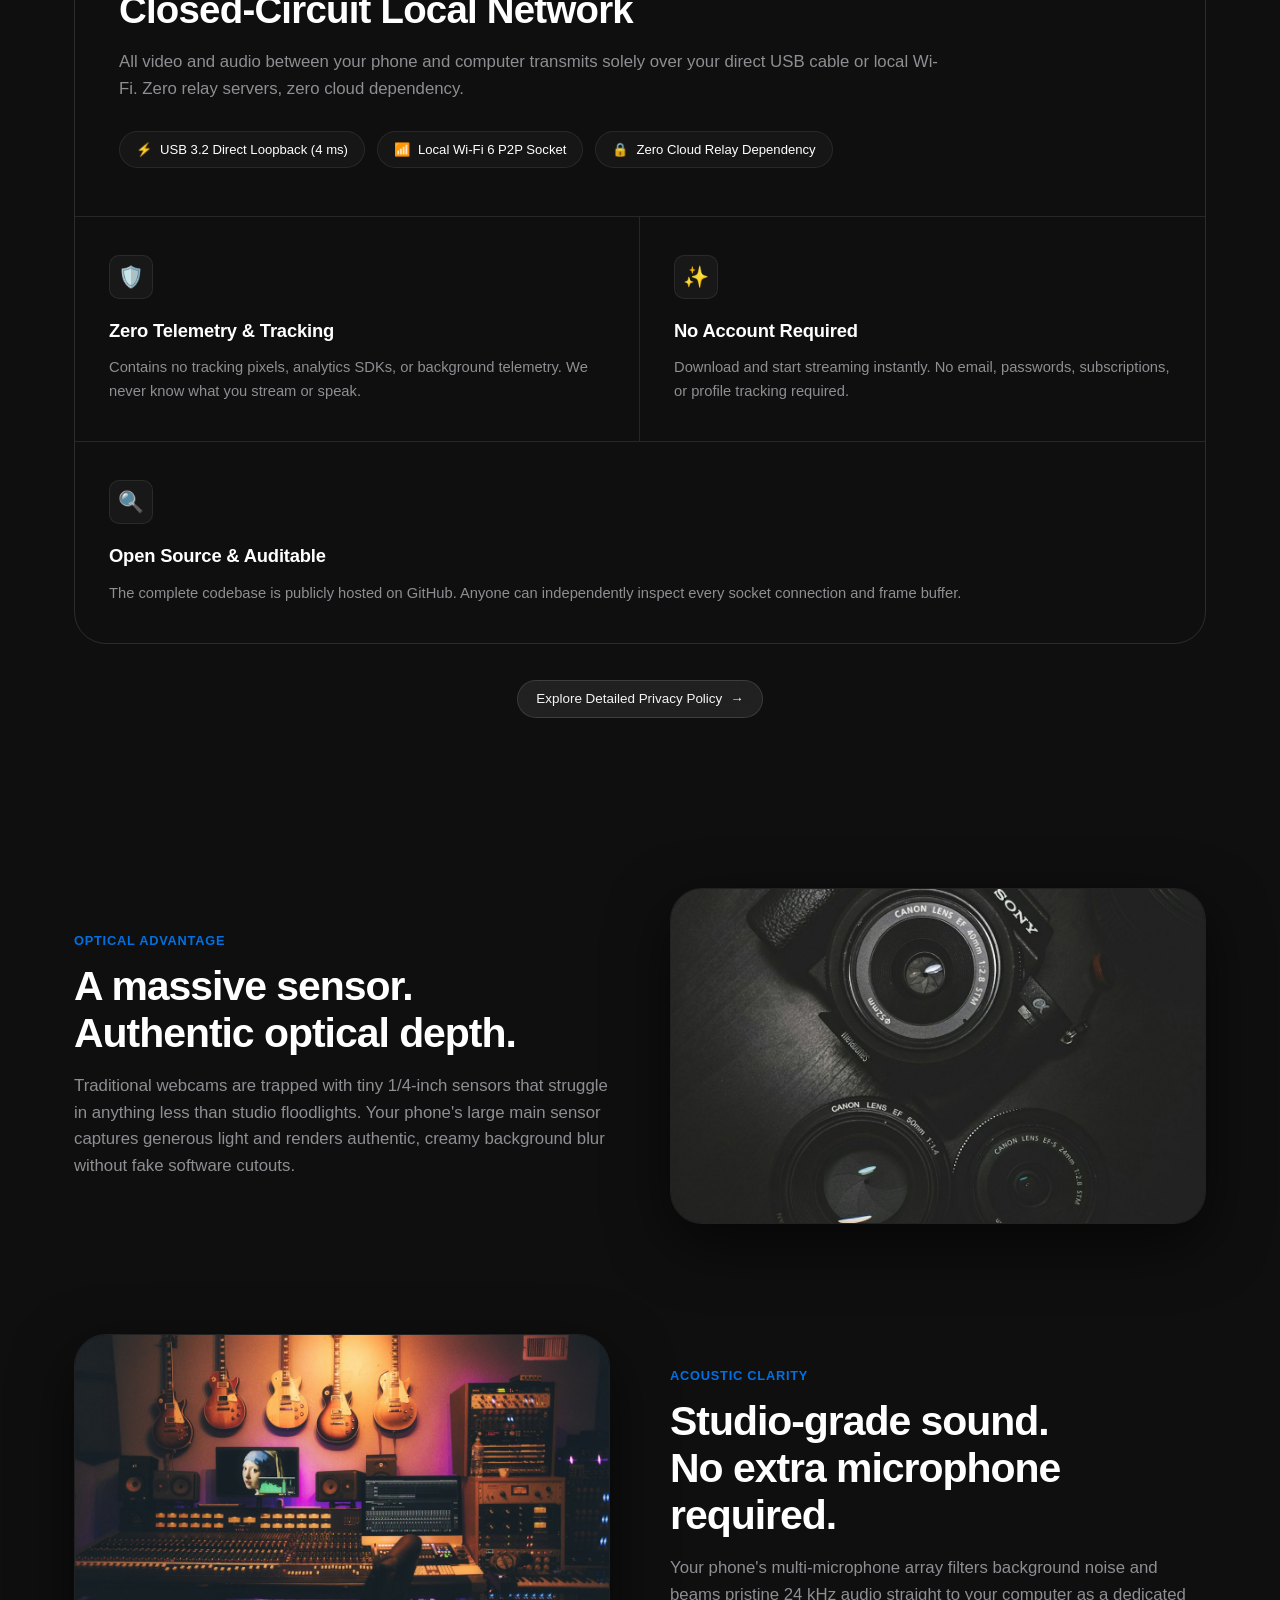
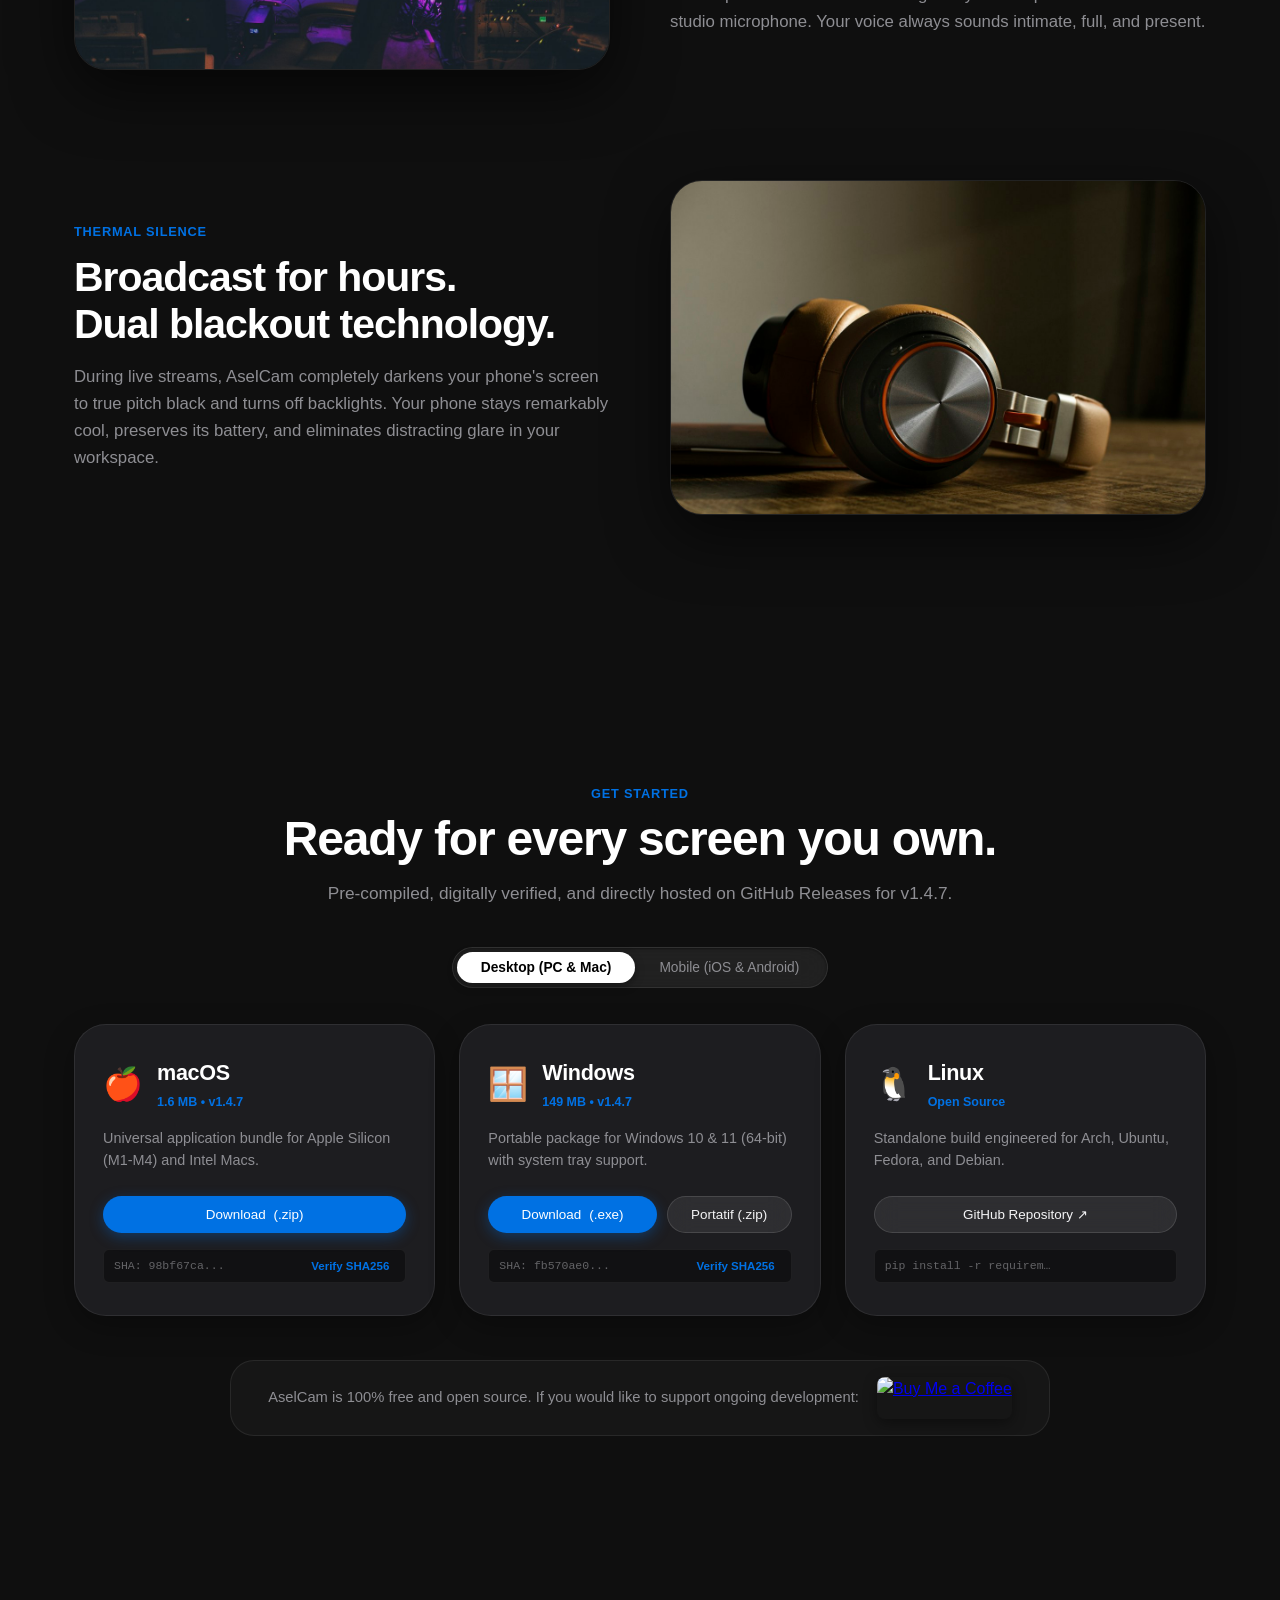
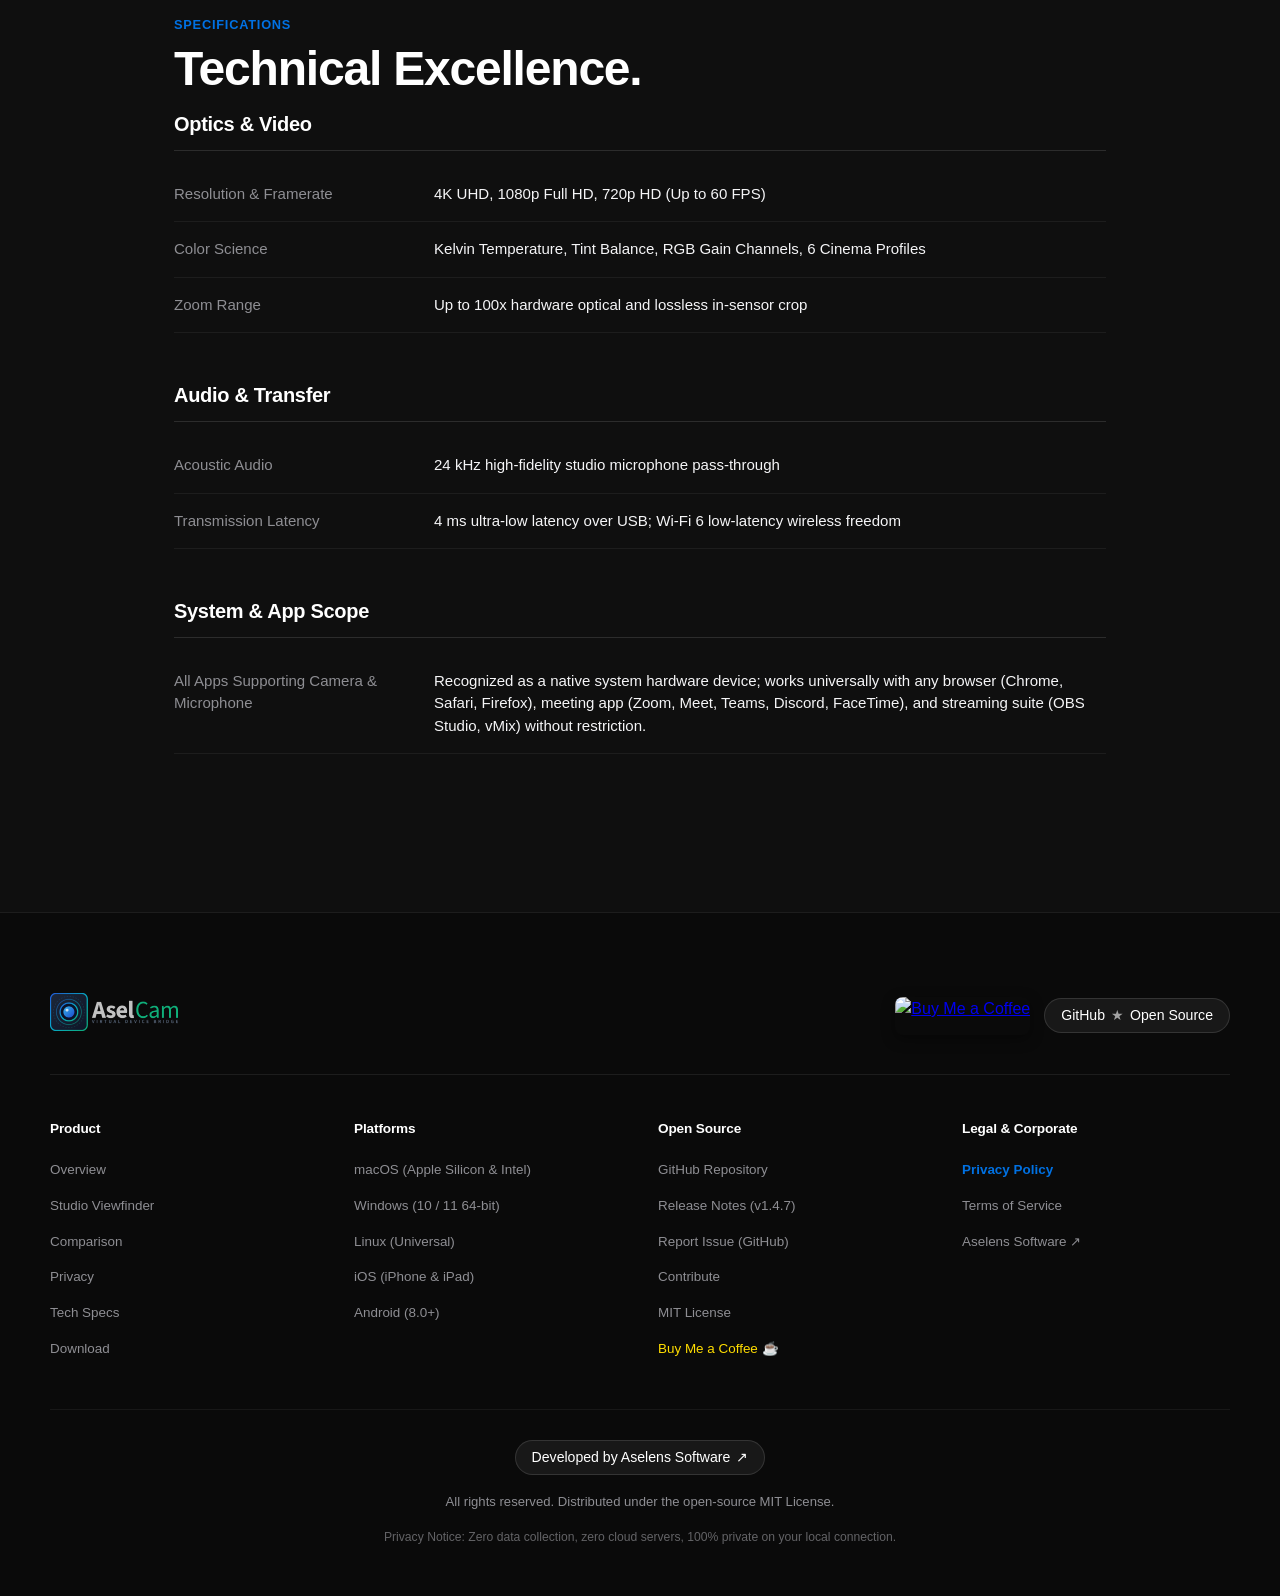
==== commit f58d0f57: "fix(mobile): remove auto-start on launch, require manual start click, bump versionCode to 148" ====
--- a/site/index.html
+++ b/site/index.html
@@ -497,18 +497,18 @@
             <span class="dl-os-icon">🍎</span>
             <div>
               <h3 class="dl-os-title" data-i18n="dl_macos_title">macOS</h3>
-              <span style="font-size: 0.78rem; color: var(--apple-blue); font-weight: 600;">1.4 MB • v1.4.7</span>
+              <span style="font-size: 0.78rem; color: var(--apple-blue); font-weight: 600;">1.6 MB • v1.4.7</span>
             </div>
           </div>
           <p class="dl-card-desc" data-i18n="dl_macos_desc">Apple Silicon (M1/M2/M3/M4) ve Intel Mac'ler için evrensel uygulama paketi.</p>
           <div class="dl-action-row">
-            <a href="https://github.com/aselens-software/aselcam/releases/download/v1.4.7/AselCam-v1.4.7-macOS.zip" class="btn btn-primary" style="flex: 1;" target="_blank" rel="noopener noreferrer">
-              <span data-i18n="dl_btn_download">GitHub'dan İndir</span> (.zip)
+            <a href="/releases/macos/AselCam-v1.4.7-macOS.zip?v=1.4.7.2" class="btn btn-primary" style="flex: 1;" download>
+              <span data-i18n="dl_btn_download">Hemen İndir</span> (.zip)
             </a>
           </div>
           <div class="dl-checksum-box">
-            <span class="checksum-hash" title="632238b51407640171ccdc2a32e5f68331ebefab243594b3c953251302ecfbba">SHA: 632238b5...</span>
-            <button class="btn-copy-checksum" data-checksum="632238b51407640171ccdc2a32e5f68331ebefab243594b3c953251302ecfbba" data-i18n="dl_checksum">Doğrulama (SHA256)</button>
+            <span class="checksum-hash" title="98bf67ca94829baf670eb7d61a3f15cf37f89cc6158bd292600d0b838b4a5185">SHA: 98bf67ca...</span>
+            <button class="btn-copy-checksum" data-checksum="98bf67ca94829baf670eb7d61a3f15cf37f89cc6158bd292600d0b838b4a5185" data-i18n="dl_checksum">Doğrulama (SHA256)</button>
           </div>
         </div>
 
@@ -518,18 +518,21 @@
             <span class="dl-os-icon">🪟</span>
             <div>
               <h3 class="dl-os-title" data-i18n="dl_windows_title">Windows</h3>
-              <span style="font-size: 0.78rem; color: var(--apple-blue); font-weight: 600;">98 MB • v1.4.7</span>
-            </div>
-          </div>
-          <p class="dl-card-desc" data-i18n="dl_windows_desc">Windows 10 ve 11 (64-bit) için taşınabilir sürüm ve sistem tepsisi entegrasyonu.</p>
+              <span style="font-size: 0.78rem; color: var(--apple-blue); font-weight: 600;">149 MB • v1.4.7</span>
+            </div>
+          </div>
+          <p class="dl-card-desc" data-i18n="dl_windows_desc">Windows 10 ve 11 (64-bit) için otomatik sürücü kurulum sihirbazı ve taşınabilir sürüm.</p>
           <div class="dl-action-row">
-            <a href="https://github.com/aselens-software/aselcam/releases/download/v1.4.7/AselCam-v1.4.7-Windows-x64.zip" class="btn btn-primary" style="flex: 1;" target="_blank" rel="noopener noreferrer">
-              <span data-i18n="dl_btn_download">GitHub'dan İndir</span> (.zip)
+            <a href="/releases/windows/AselCam-v1.4.7-Windows-Setup.exe?v=1.4.7.3" class="btn btn-primary" style="flex: 1.2;" download>
+              <span data-i18n="dl_btn_download">Kurulum Sihirbazı</span> (.exe)
+            </a>
+            <a href="/releases/windows/AselCam-v1.4.7-Windows-x64.zip?v=1.4.7.3" class="btn btn-secondary" style="flex: 0.8;" download>
+              Portatif (.zip)
             </a>
           </div>
           <div class="dl-checksum-box">
-            <span class="checksum-hash" title="a16db7883cc61cbf3f37f92dde01eeb6929866735d85ad346fb05747b56cc088">SHA: a16db788...</span>
-            <button class="btn-copy-checksum" data-checksum="a16db7883cc61cbf3f37f92dde01eeb6929866735d85ad346fb05747b56cc088" data-i18n="dl_checksum">Doğrulama (SHA256)</button>
+            <span class="checksum-hash" title="fb570ae04ab5d1c9298ee8d90bd540a9f05c7d88821a481860b031b113069faa">SHA: fb570ae0...</span>
+            <button class="btn-copy-checksum" data-checksum="fb570ae04ab5d1c9298ee8d90bd540a9f05c7d88821a481860b031b113069faa" data-i18n="dl_checksum">Doğrulama (SHA256)</button>
           </div>
         </div>
 
@@ -567,10 +570,10 @@
           </div>
           <p class="dl-card-desc" data-i18n="dl_ios_desc">iPhone ve iPad için doğrudan yüklenebilir uygulama paketi ve kaynak projesi.</p>
           <div class="dl-action-row">
-            <a href="https://github.com/aselens-software/aselcam/releases/download/v1.4.7/AselCam-v1.4.7-iOS.ipa" class="btn btn-primary" style="flex: 1;" target="_blank" rel="noopener noreferrer">
+            <a href="/releases/ios/AselCam-v1.4.7-iOS.ipa?v=1.4.7.1" class="btn btn-primary" style="flex: 1;" download>
               IPA (.ipa)
             </a>
-            <a href="https://github.com/aselens-software/aselcam/releases/download/v1.4.7/AselCam-v1.4.7-iOS-Xcode.zip" class="btn btn-secondary" style="flex: 1;" target="_blank" rel="noopener noreferrer">
+            <a href="/releases/ios/AselCam-v1.4.7-iOS-Xcode.zip?v=1.4.7.1" class="btn btn-secondary" style="flex: 1;" download>
               Xcode (.zip)
             </a>
           </div>
@@ -591,8 +594,8 @@
           </div>
           <p class="dl-card-desc" data-i18n="dl_android_desc">Android 8.0 ve üzeri cihazlar için optimize edilmiş doğrudan kurulum paketi.</p>
           <div class="dl-action-row">
-            <a href="https://github.com/aselens-software/aselcam/releases/download/v1.4.7/AselCam-v1.4.7-Android.apk" class="btn btn-primary" style="flex: 1;" target="_blank" rel="noopener noreferrer">
-              <span data-i18n="dl_btn_download">GitHub'dan İndir</span> (.apk)
+            <a href="/releases/android/AselCam-v1.4.7-Android.apk?v=1.4.7.1" class="btn btn-primary" style="flex: 1;" download>
+              <span data-i18n="dl_btn_download">Hemen İndir</span> (.apk)
             </a>
           </div>
           <div class="dl-checksum-box">
@@ -830,7 +833,7 @@
   </div>
 
   <!-- Scripts -->
-  <script src="js/i18n.js"></script>
-  <script src="js/app.js"></script>
+  <script src="js/i18n.js?v=1.4.7.1"></script>
+  <script src="js/app.js?v=1.4.7.1"></script>
 </body>
 </html>
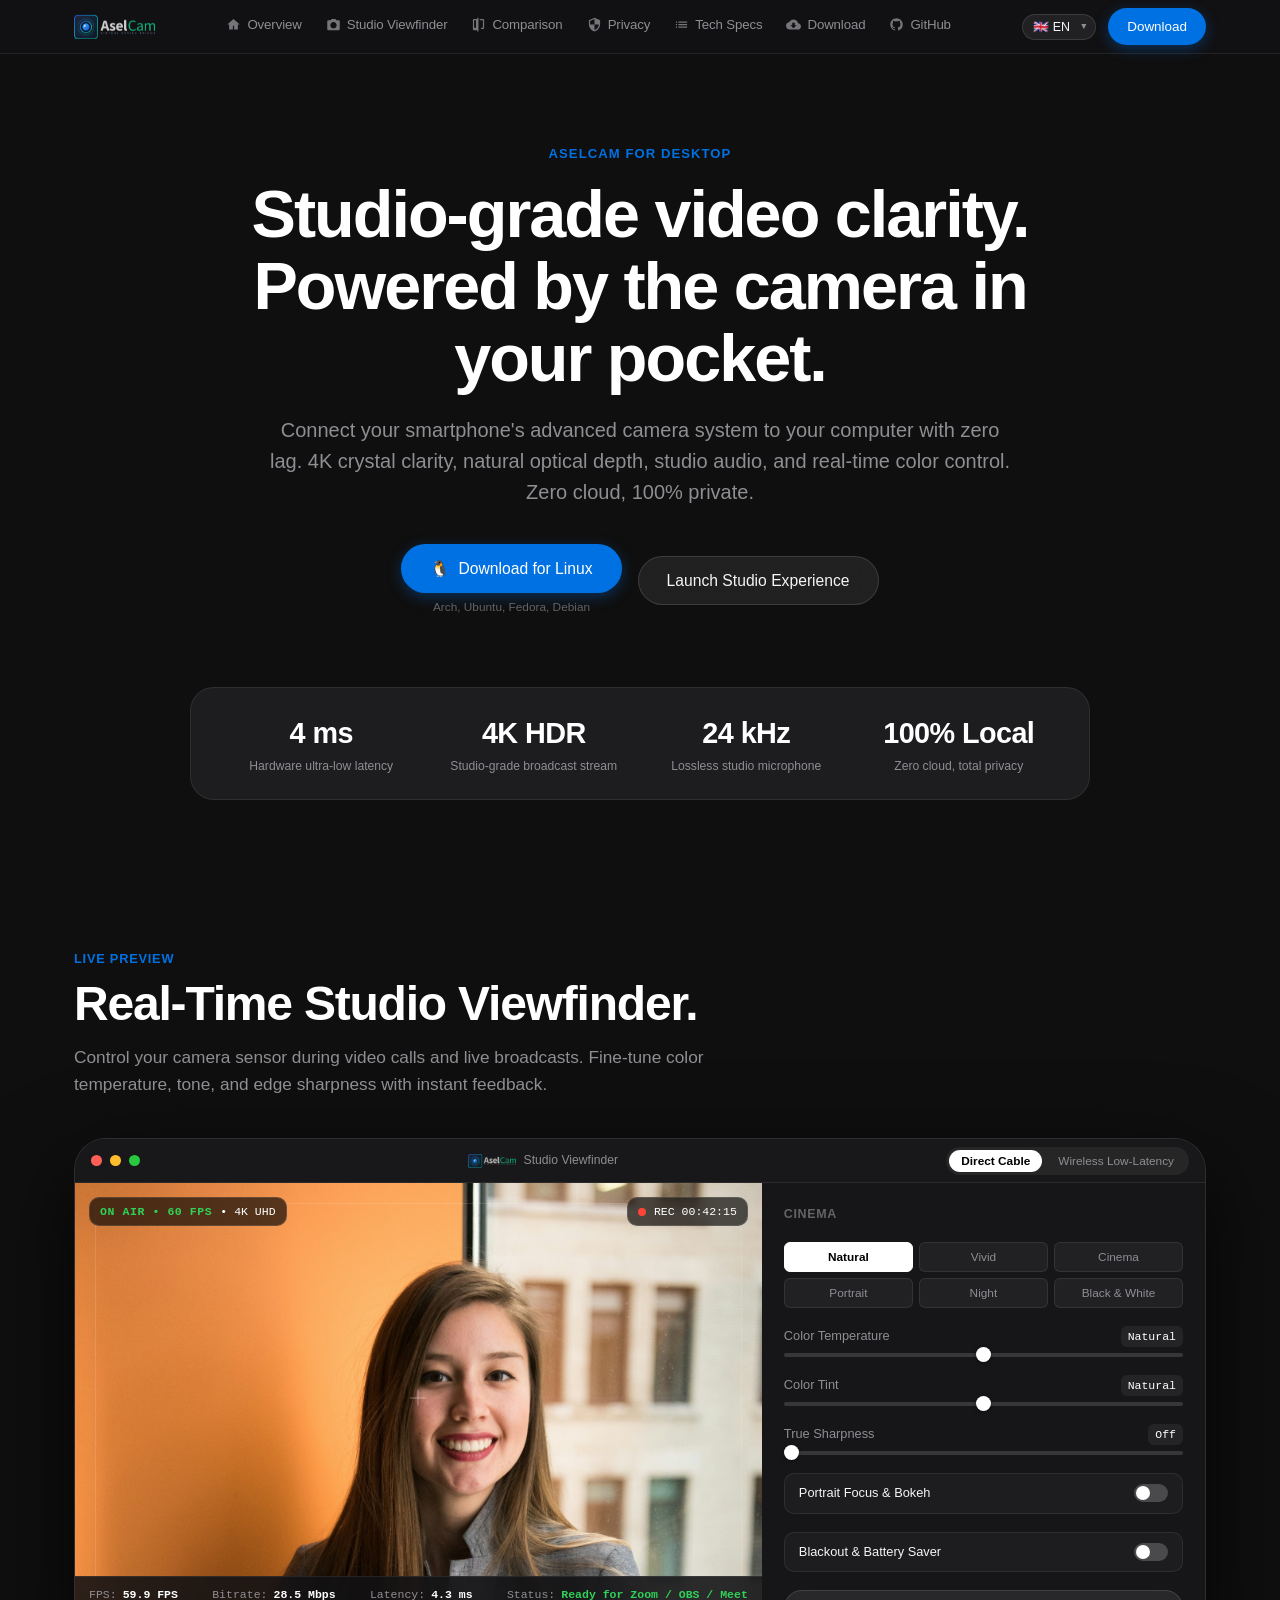
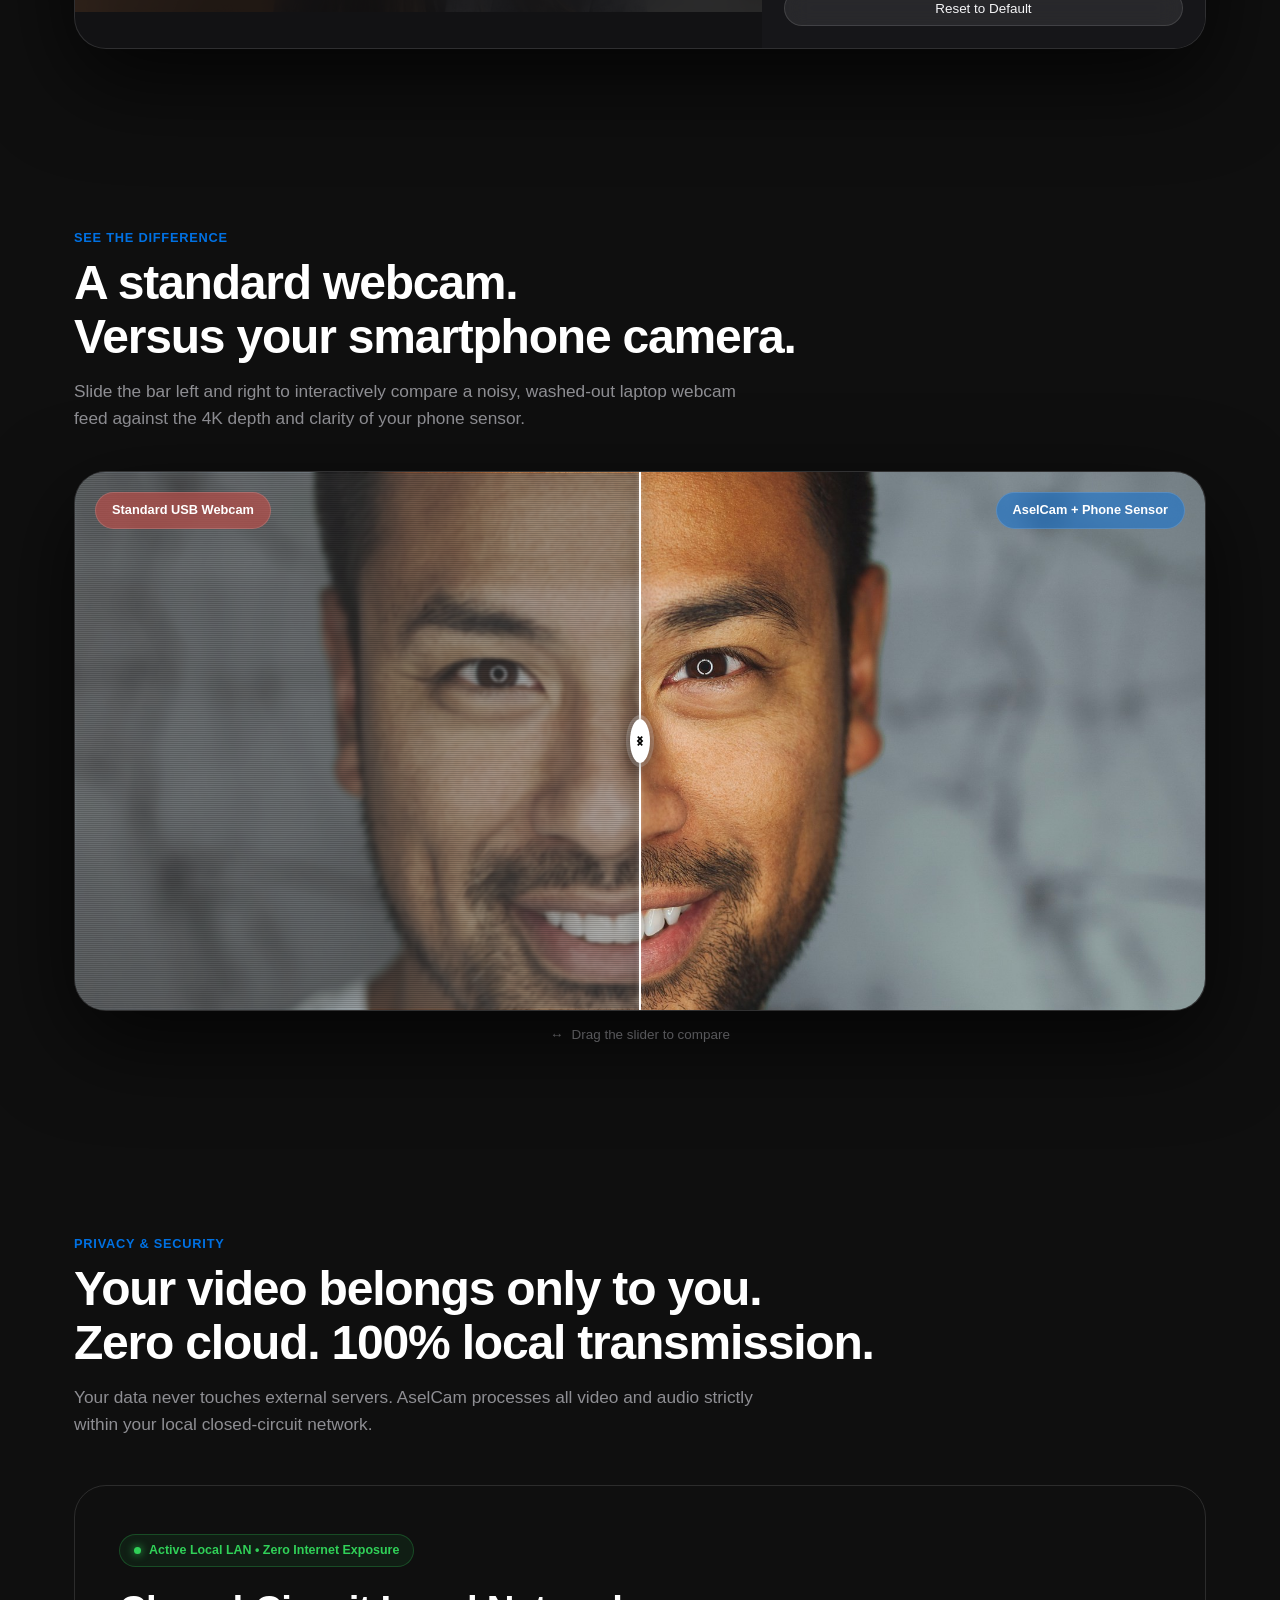
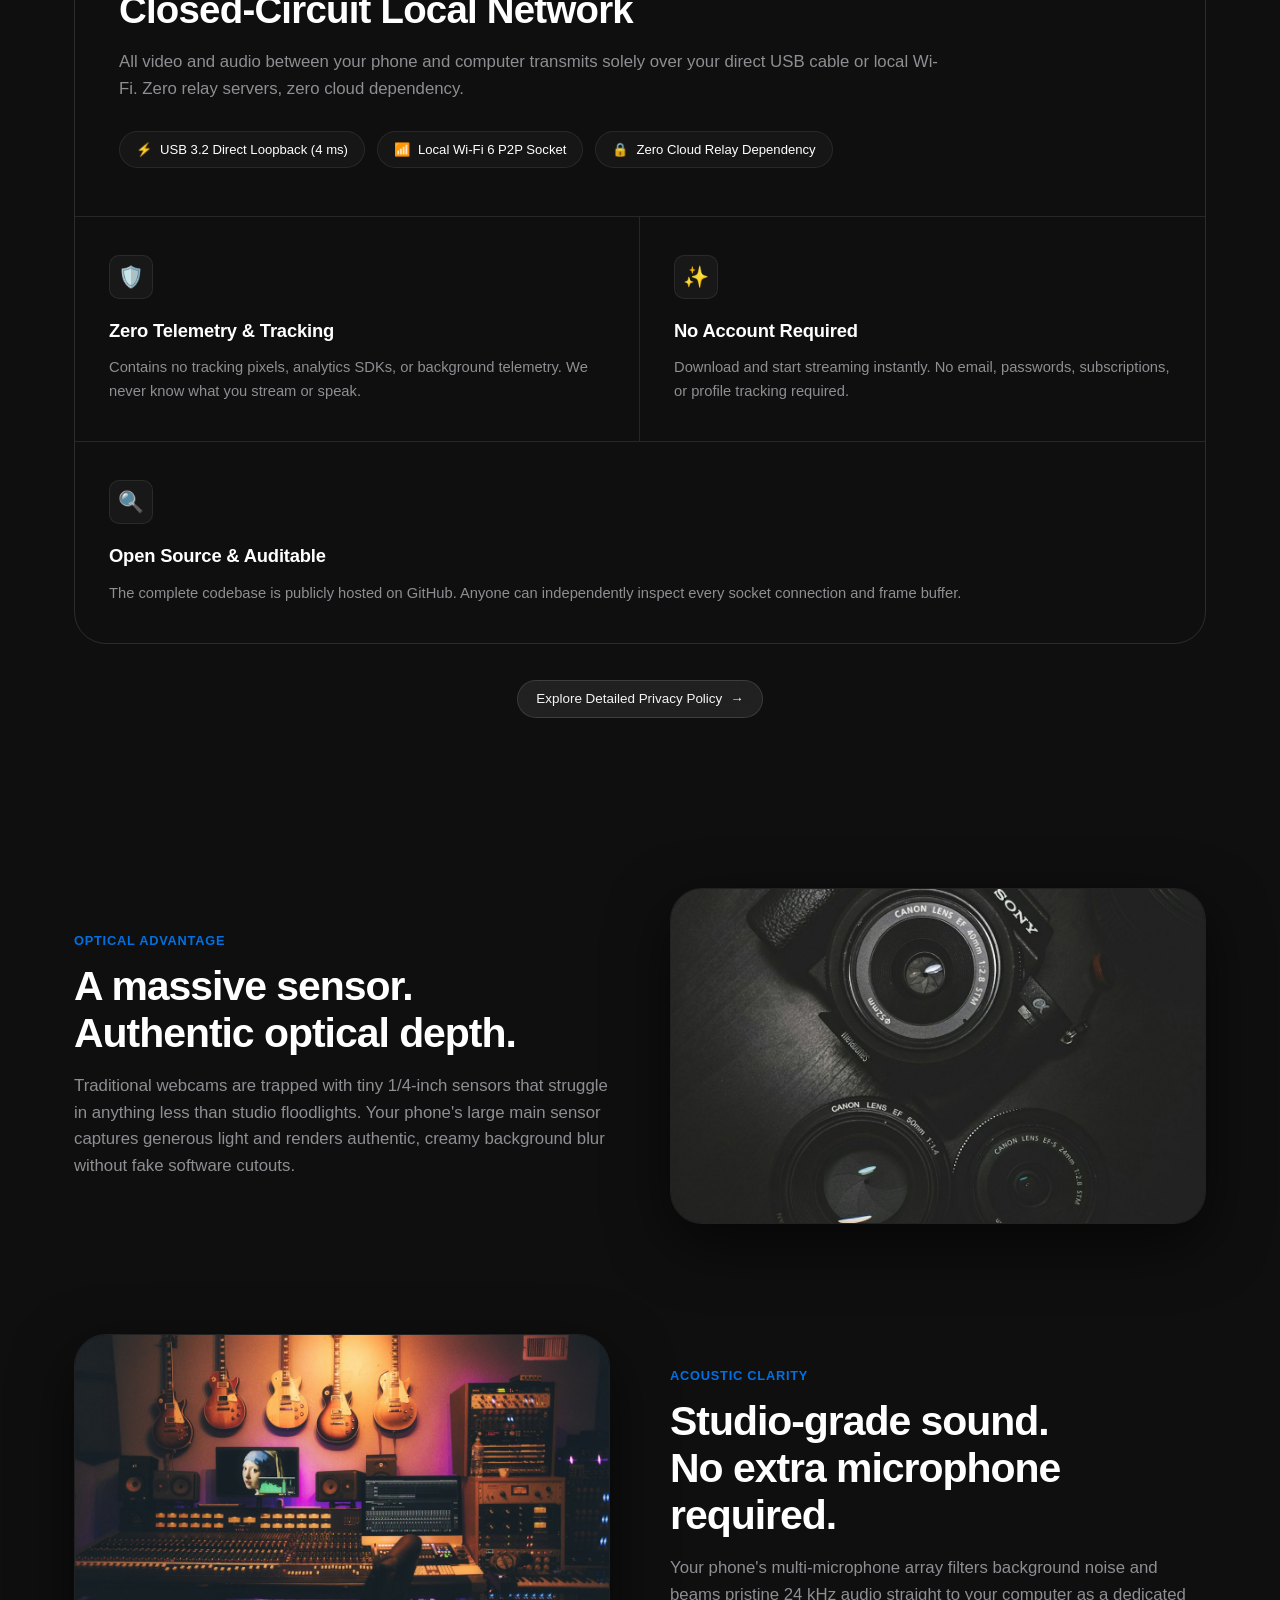
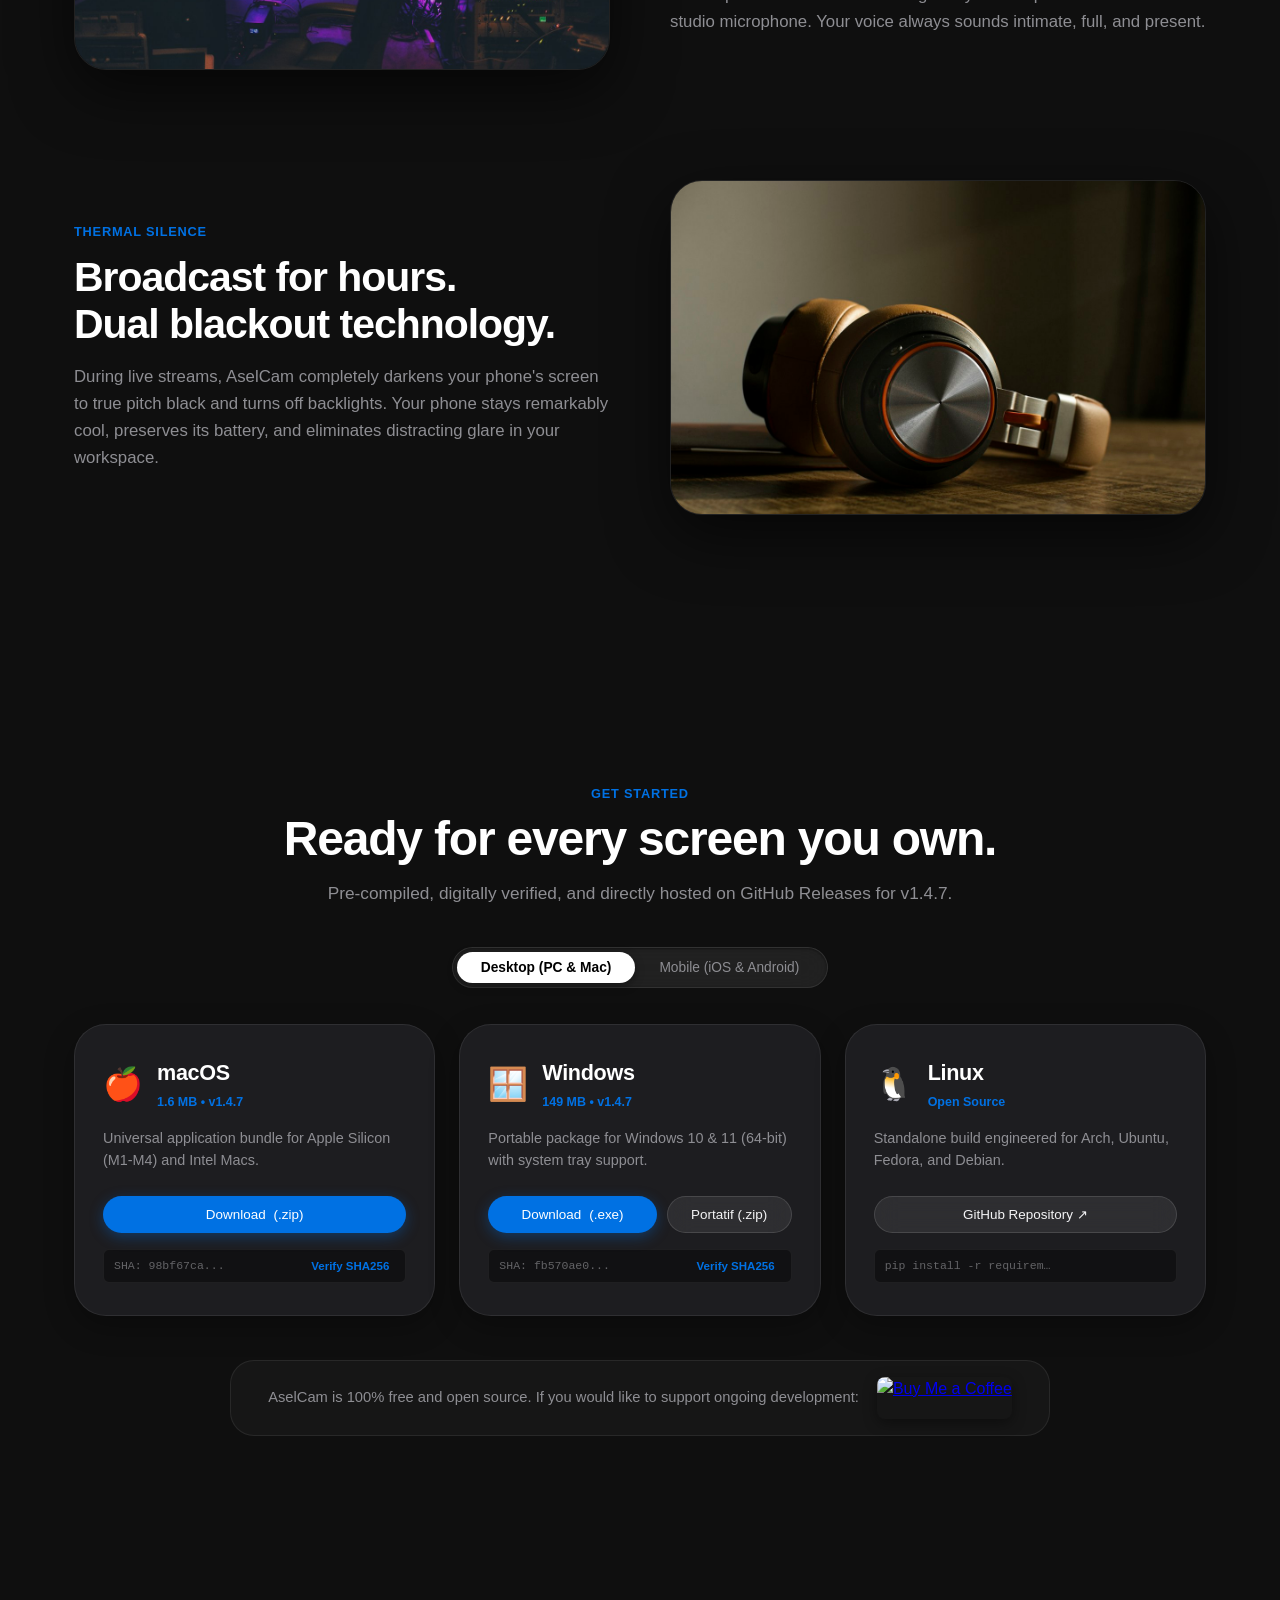
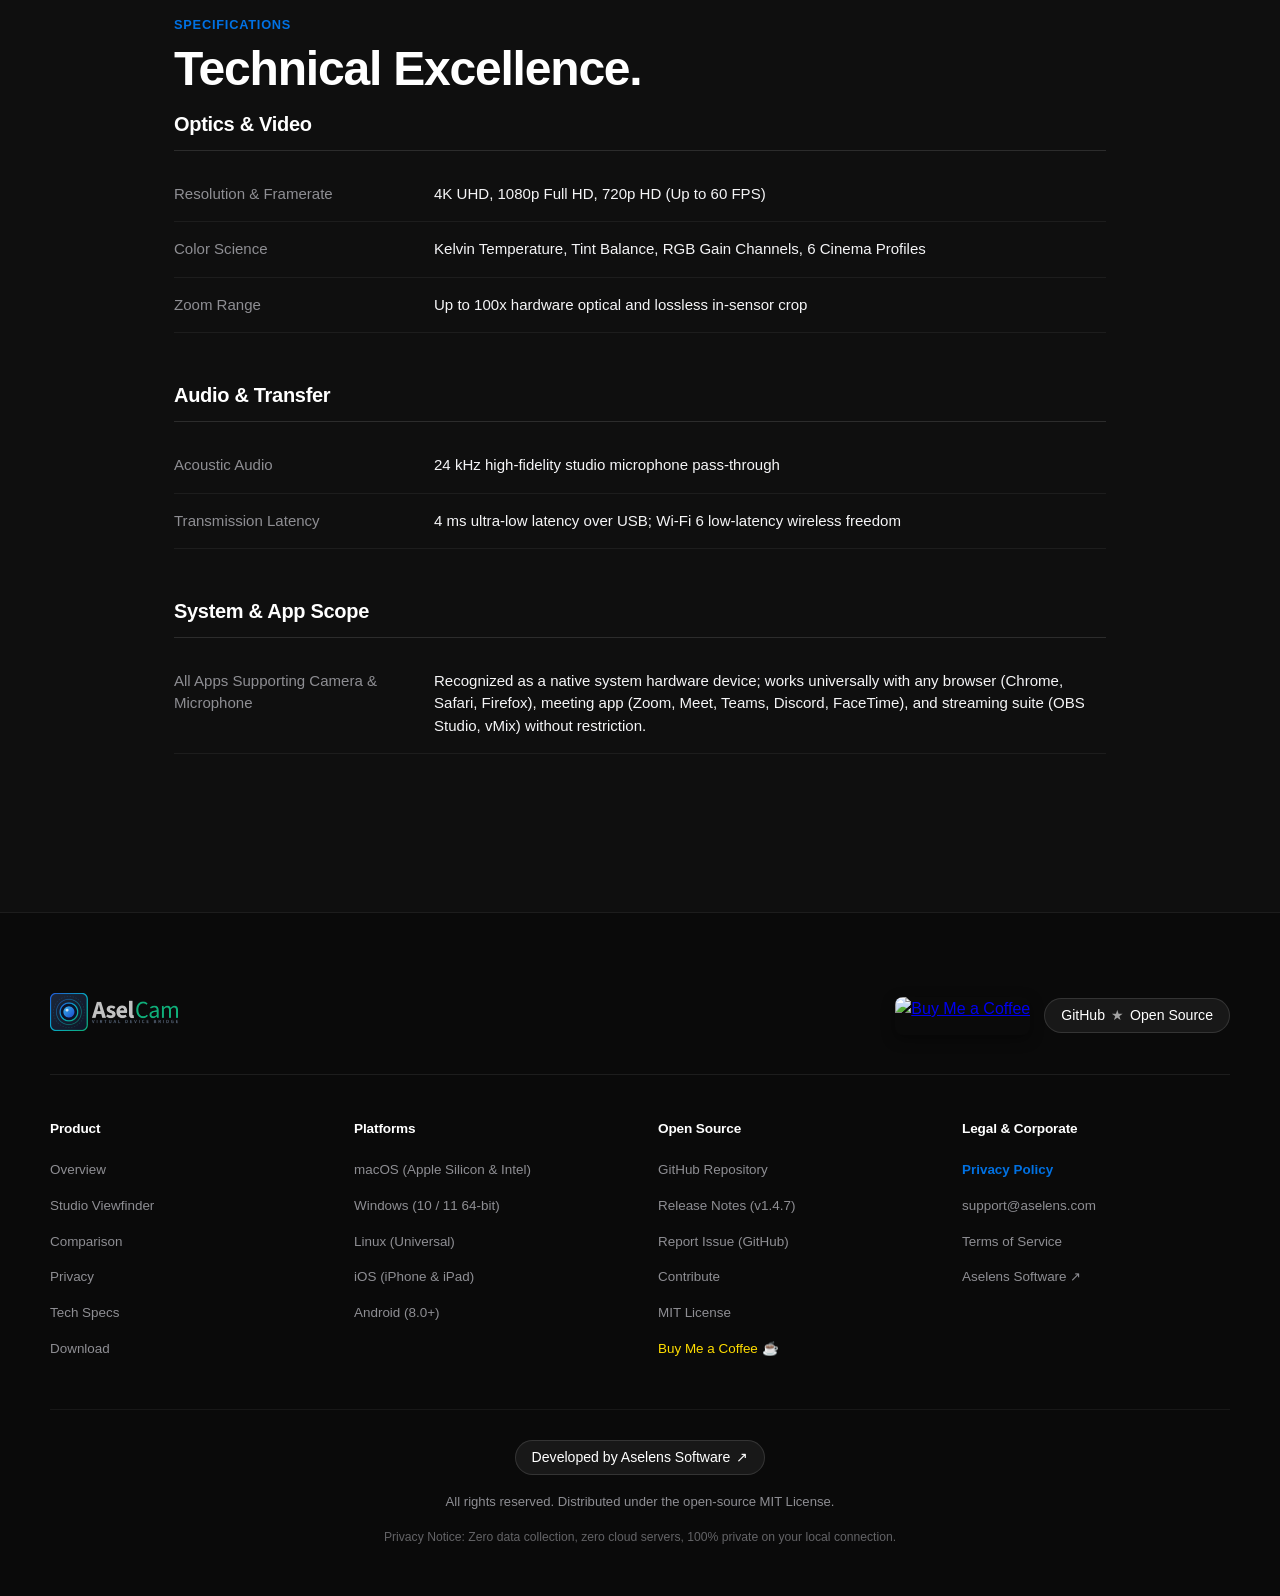
==== commit 74bf2395: "feat(security): apply vibe-check audit hardening and package v1.4.9 multiplatform releases" ====
--- a/site/index.html
+++ b/site/index.html
@@ -3,10 +3,47 @@
 <head>
   <meta charset="UTF-8">
   <meta name="viewport" content="width=device-width, initial-scale=1.0, viewport-fit=cover">
-  <title>AselCam • Studio Camera & Wireless Microphone for Mobile & Desktop</title>
-  <meta name="description" content="Akıllı telefonunuzun gelişmiş kamera donanımını sıfır gecikmeyle bilgisayarınıza bağlayın. 4K kristal netlik, doğal optik derinlik, stüdyo mikrofonu ve gerçek zamanlı renk kontrolü. Sıfır bulut, %100 yerel ve özel.">
+  <title>AselCam • Studio-Grade 4K Virtual Camera & Wireless Microphone</title>
+  <meta name="description" content="Turn your Android phone or iPhone into a broadcast-quality 4K 60 FPS webcam and wireless studio microphone for Windows, macOS, and Linux. 100% local, peer-to-peer, sub-10ms latency, zero cloud relays.">
   <link rel="icon" type="image/png" href="assets/aselcam_icon_512.png">
   <link rel="apple-touch-icon" href="assets/aselcam_icon_512.png">
+
+  <!-- Open Graph / Facebook / LinkedIn (English Metadata) -->
+  <meta property="og:type" content="website">
+  <meta property="og:url" content="https://aselcam.aselens.com/">
+  <meta property="og:title" content="AselCam • Studio-Grade 4K Virtual Camera & Wireless Microphone">
+  <meta property="og:description" content="Turn your Android phone or iPhone into a broadcast-quality 4K 60 FPS webcam and wireless studio microphone for Windows, macOS, and Linux. 100% local, sub-10ms latency.">
+  <meta property="og:image" content="https://aselcam.aselens.com/assets/aselcam_icon_512.png">
+
+  <!-- Twitter Card (English Metadata) -->
+  <meta name="twitter:card" content="summary_large_image">
+  <meta name="twitter:url" content="https://aselcam.aselens.com/">
+  <meta name="twitter:title" content="AselCam • Studio-Grade 4K Virtual Camera & Wireless Microphone">
+  <meta name="twitter:description" content="Turn your Android phone or iPhone into a broadcast-quality 4K 60 FPS webcam and wireless studio microphone for Windows, macOS, and Linux. 100% local, sub-10ms latency.">
+  <meta name="twitter:image" content="https://aselcam.aselens.com/assets/aselcam_icon_512.png">
+
+  <!-- Structured Data for Search Engines & AI Crawlers -->
+  <script type="application/ld+json">
+  {
+    "@context": "https://schema.org",
+    "@type": "SoftwareApplication",
+    "name": "AselCam",
+    "operatingSystem": "Windows 10/11, macOS 12+, Linux (V4L2), Android 8.0+, iOS 15+",
+    "applicationCategory": "MultimediaApplication",
+    "offers": {
+      "@type": "Offer",
+      "price": "0",
+      "priceCurrency": "USD"
+    },
+    "description": "Ultra-low latency virtual camera and microphone studio software turning smartphones into broadcast-grade webcams.",
+    "publisher": {
+      "@type": "Organization",
+      "name": "Aselens Software",
+      "url": "https://aselens.com"
+    }
+  }
+  </script>
+
   <link rel="stylesheet" href="css/style.css">
 </head>
 <body>
@@ -730,6 +767,9 @@
               <a href="/privacy" style="color: var(--apple-blue); font-weight: 600;" data-i18n="footer_privacy_link">Gizlilik Politikası (Ayrı Sayfa)</a>
             </li>
             <li class="footer-link-item">
+              <a href="mailto:support@aselens.com">support@aselens.com</a>
+            </li>
+            <li class="footer-link-item">
               <button id="link-open-terms" type="button" data-i18n="footer_terms">Kullanım Koşulları</button>
             </li>
             <li class="footer-link-item">
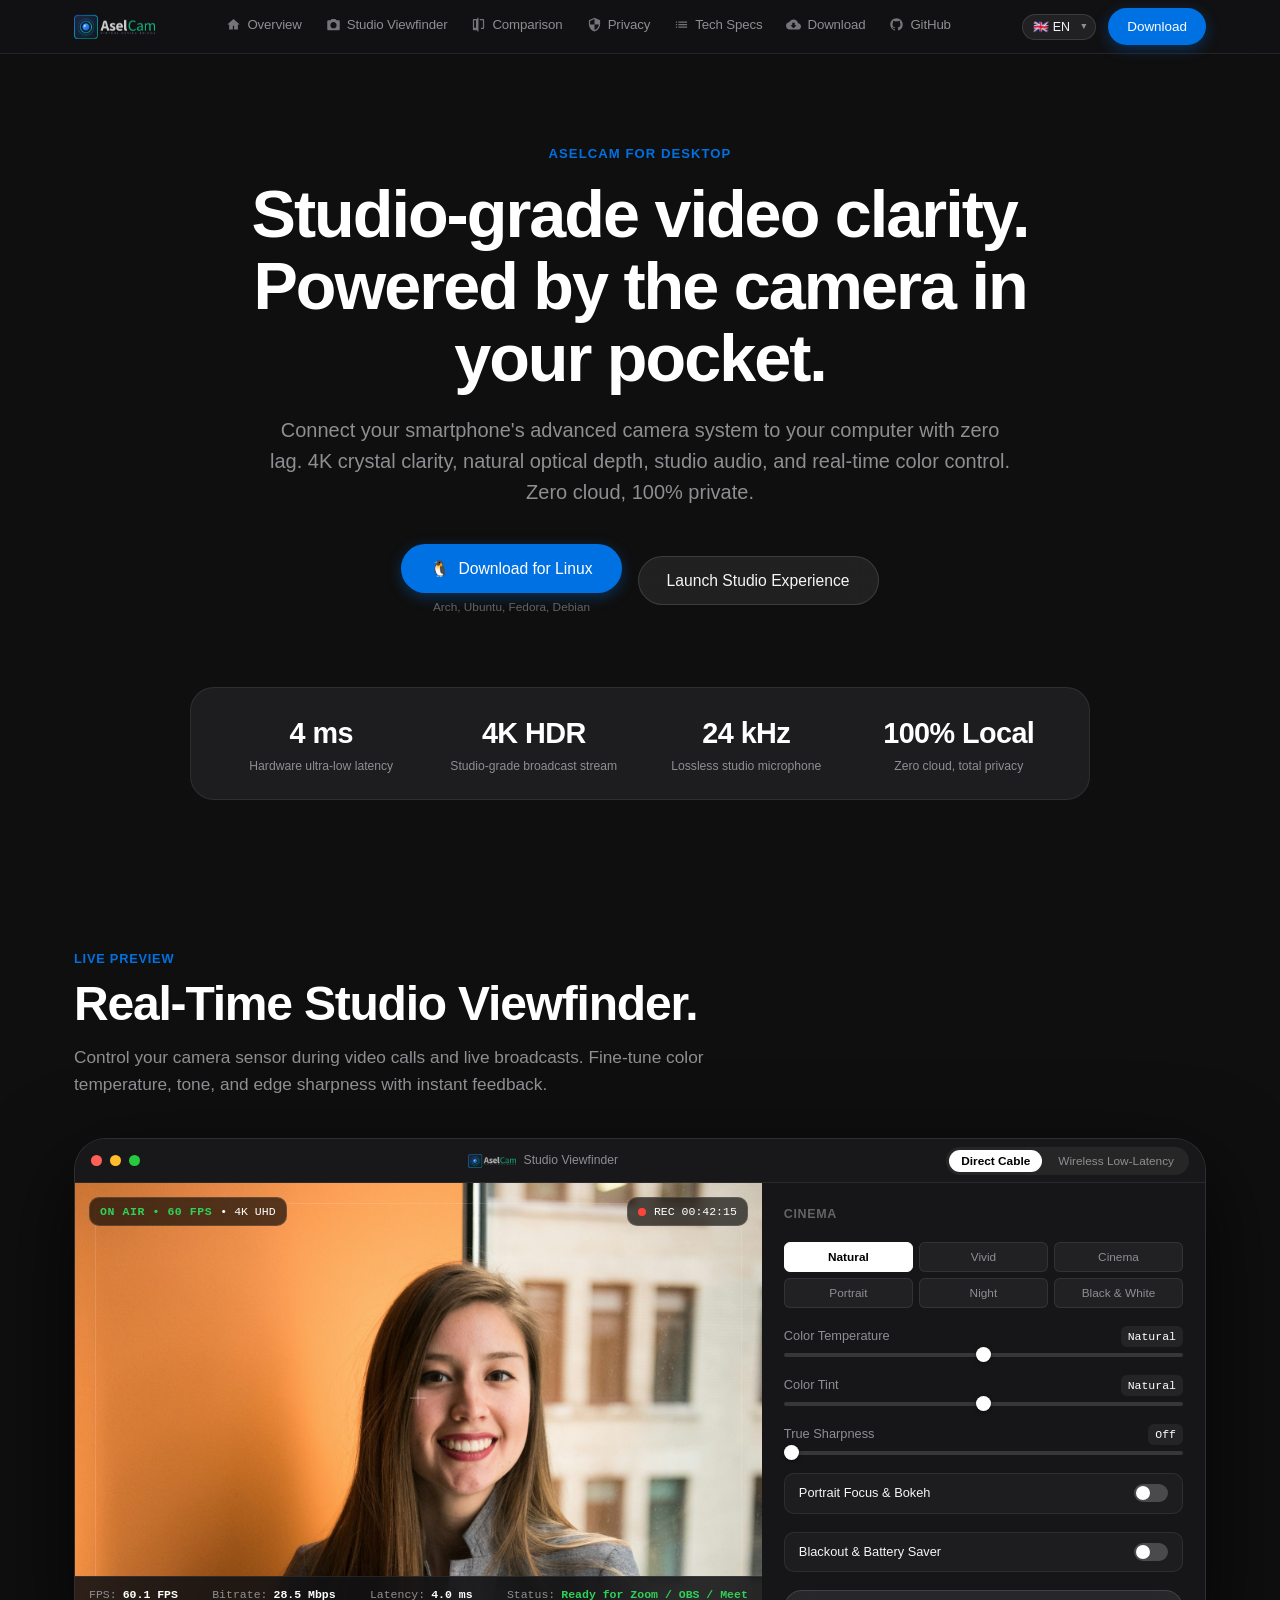
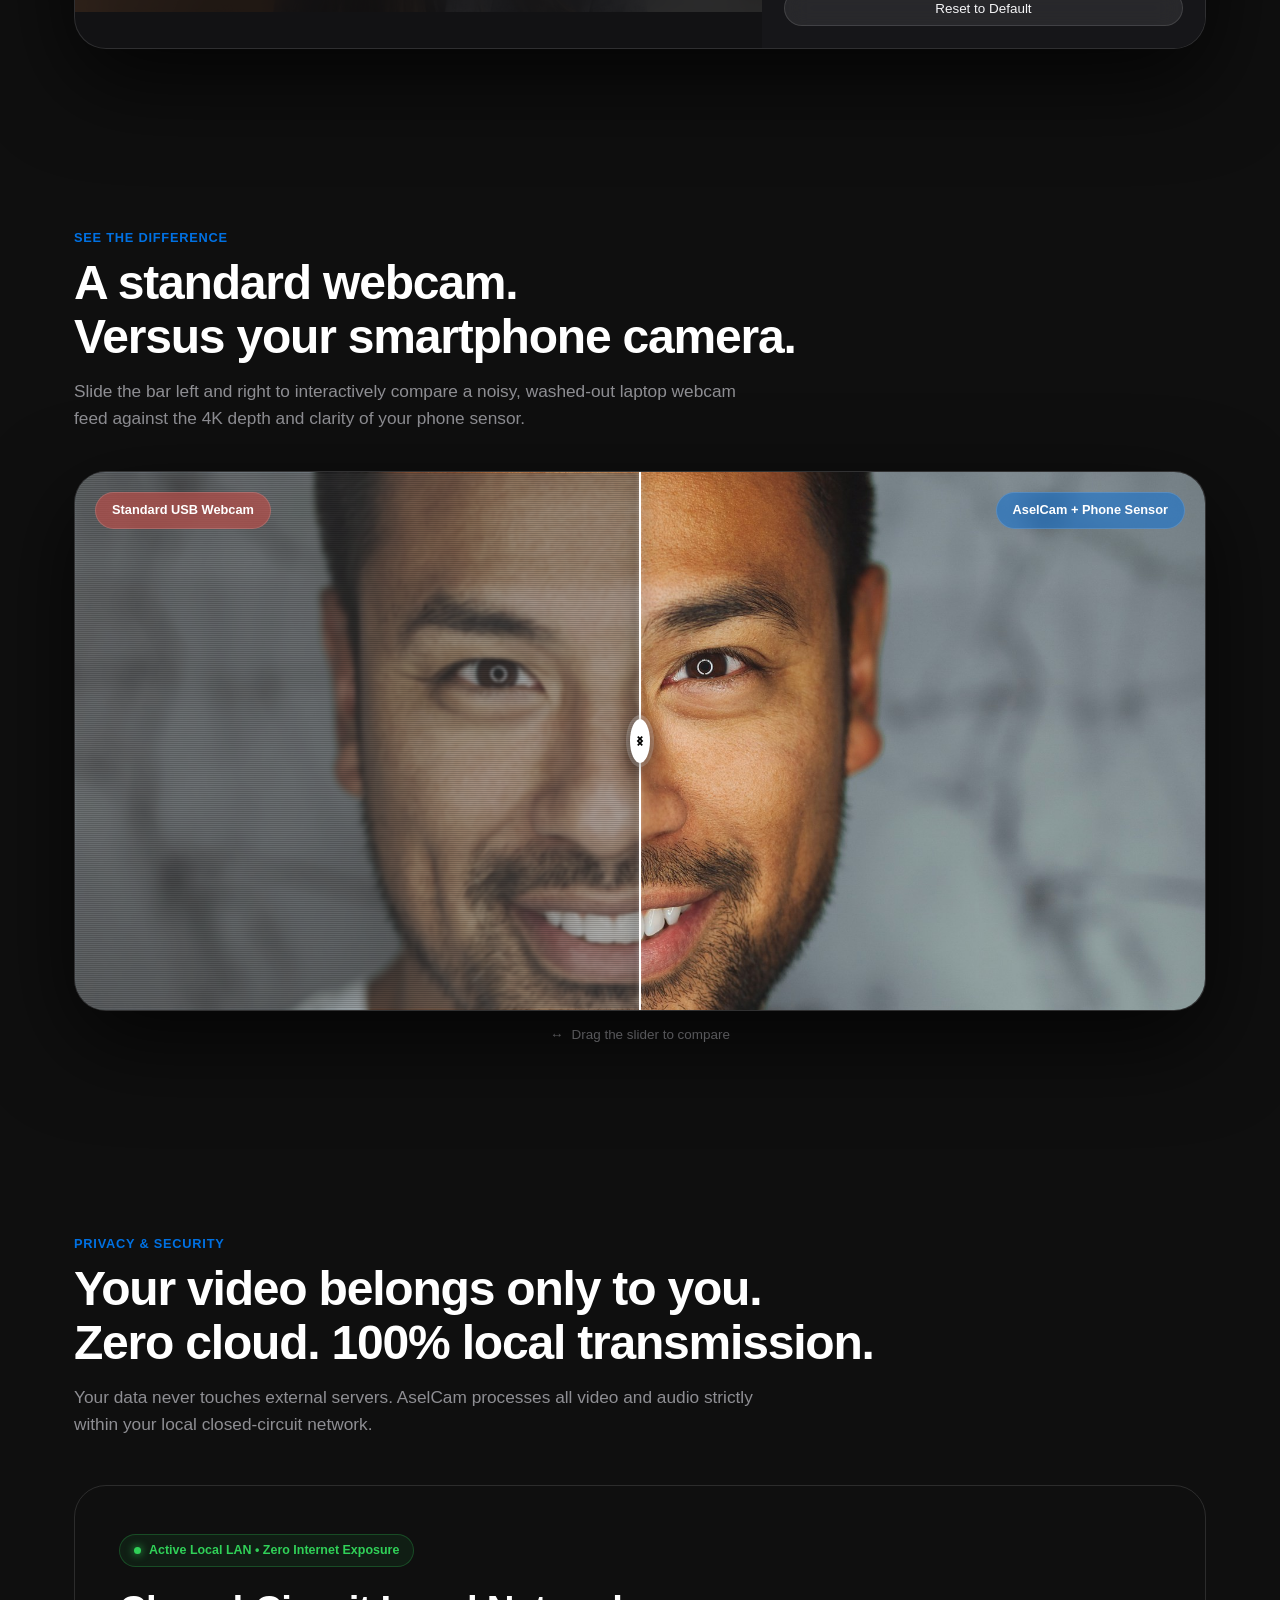
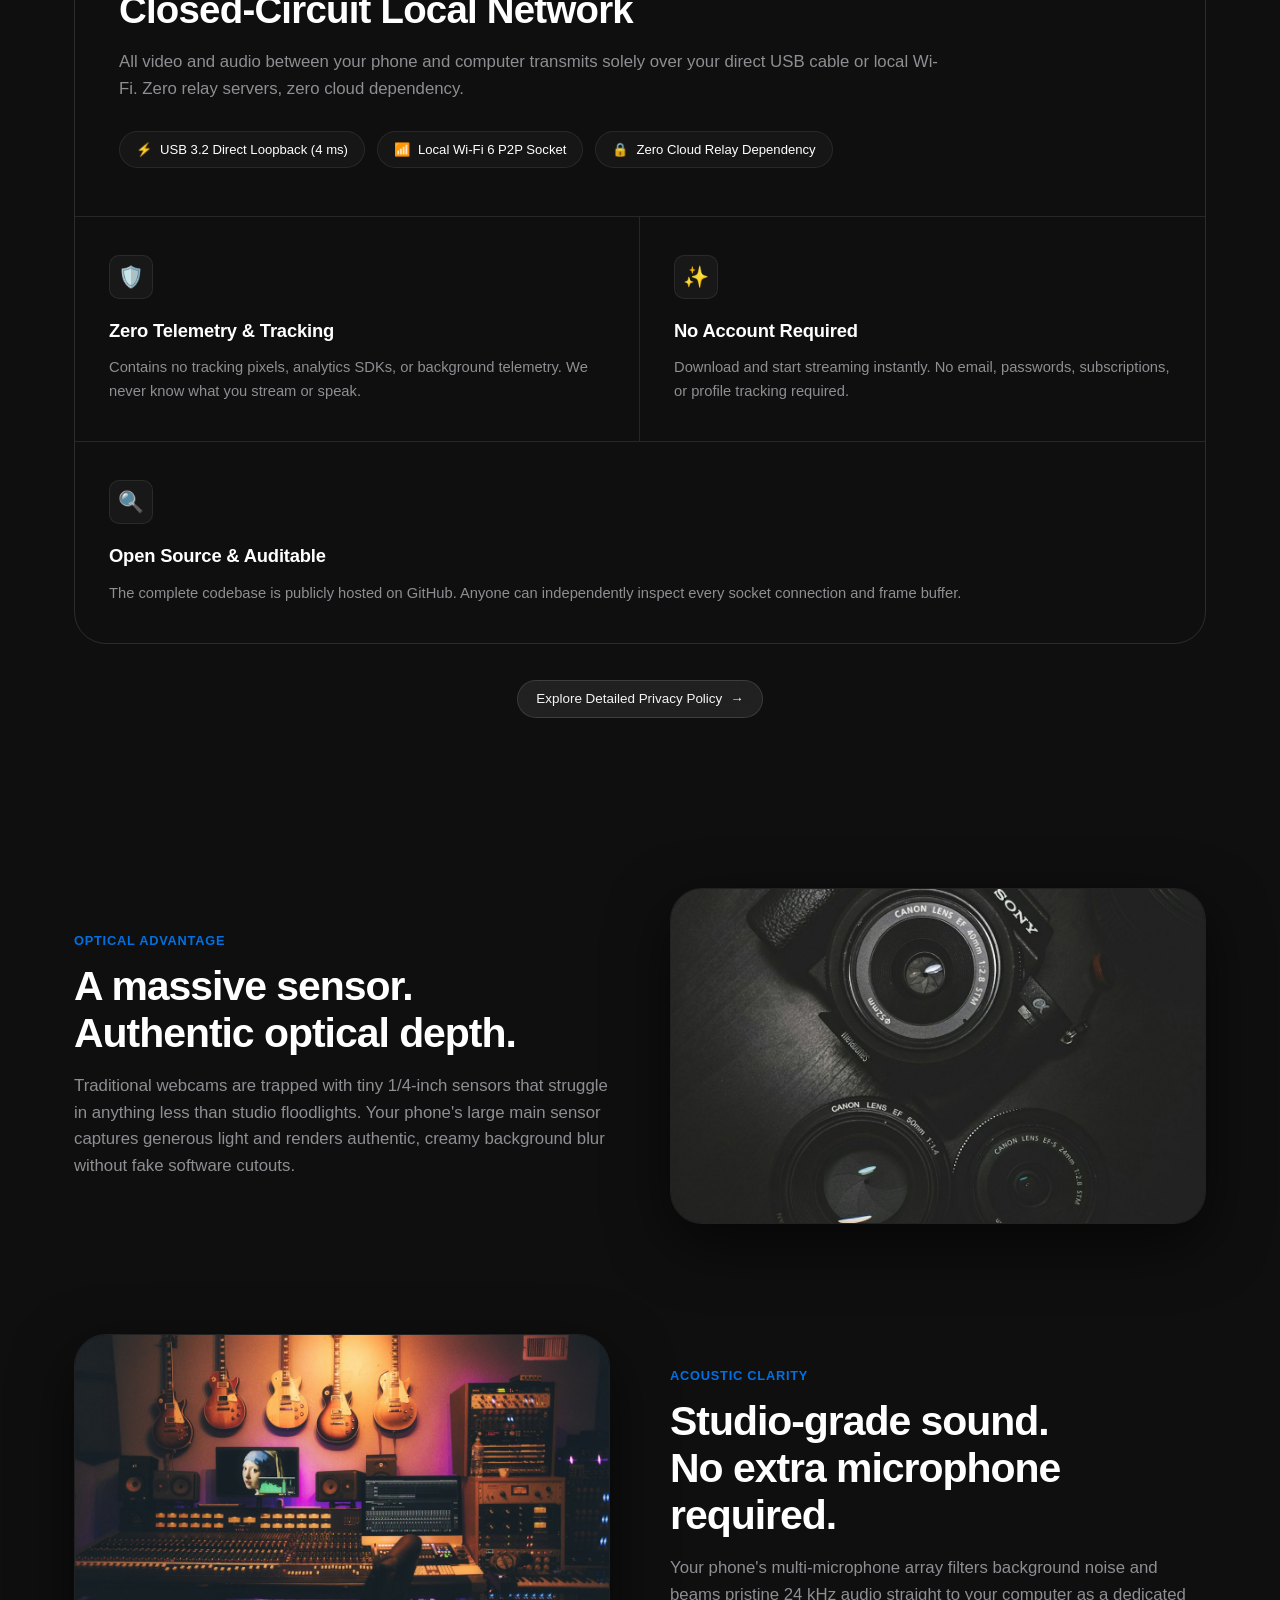
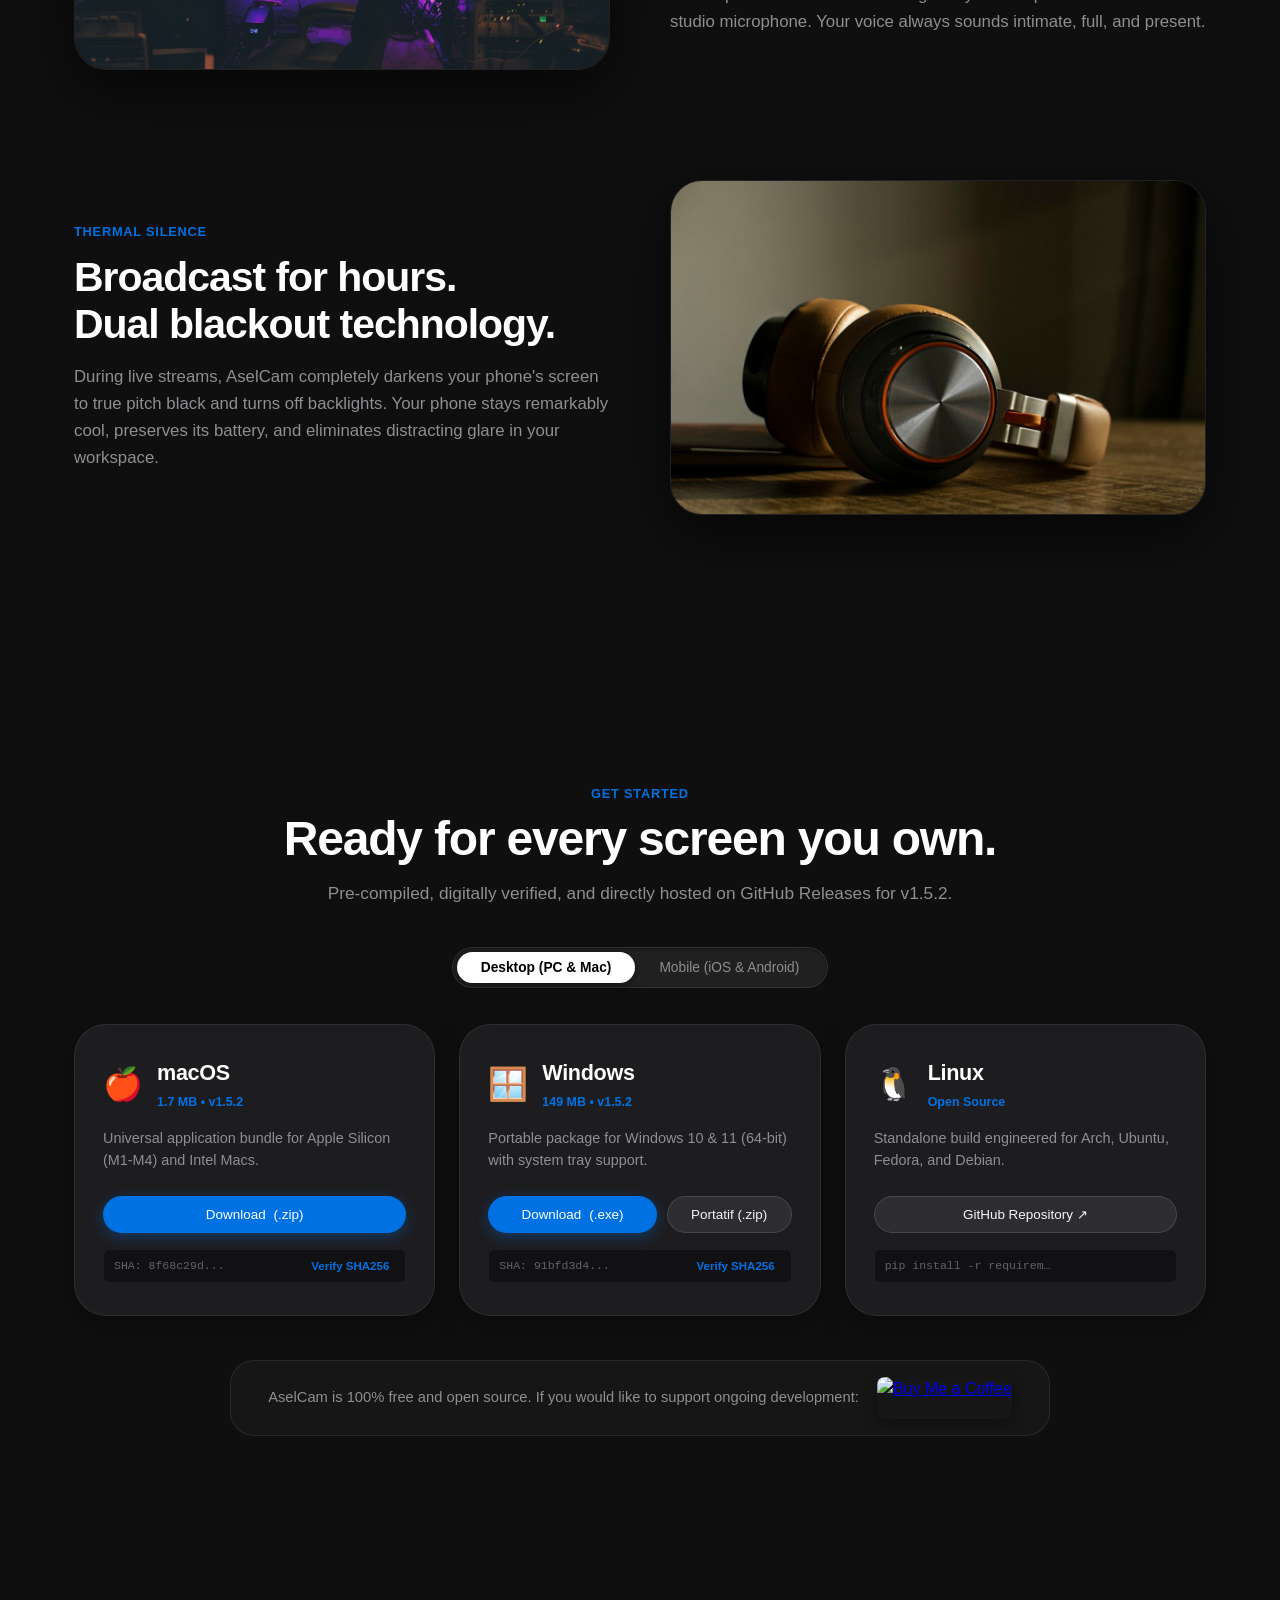
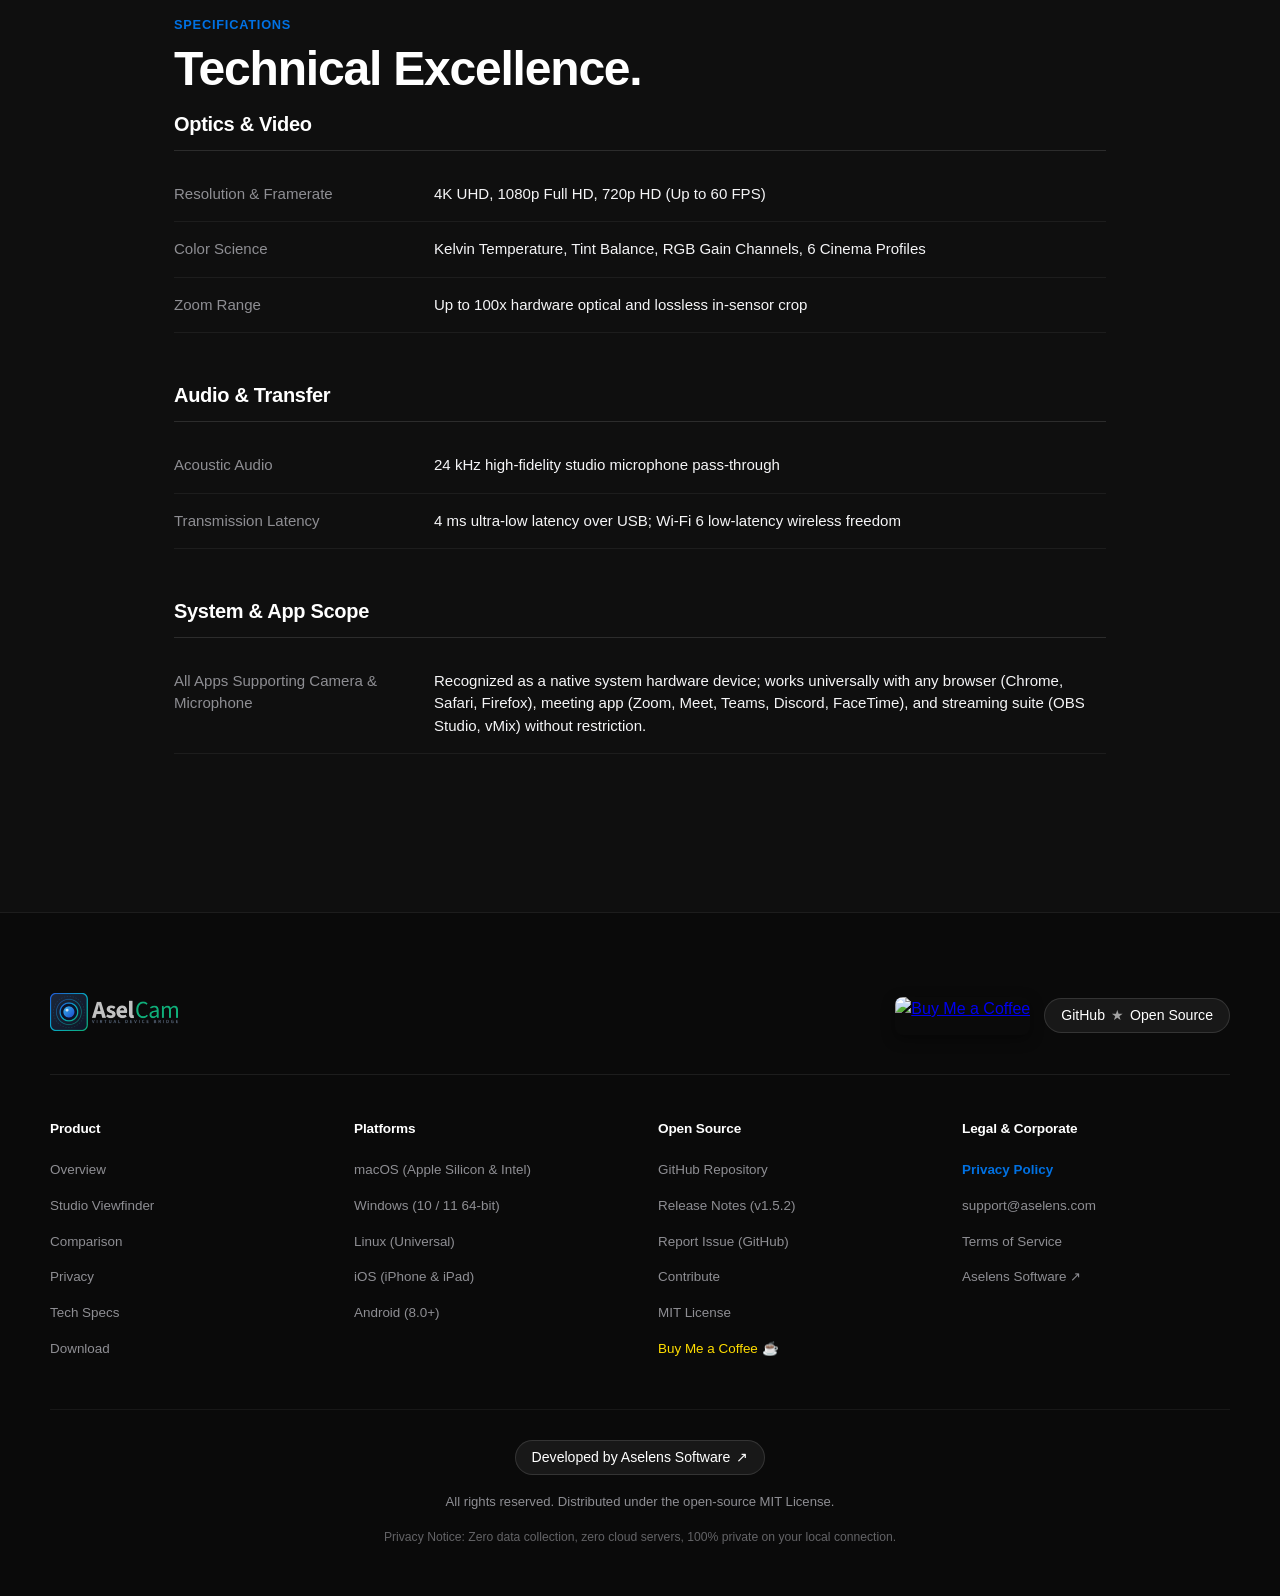
==== commit 2b8307c8: "chore(release): bump version to 1.5.2 (152) and update multiplatform release packages" ====
--- a/site/index.html
+++ b/site/index.html
@@ -516,7 +516,7 @@
     <section id="downloads" class="downloads-section">
       <div class="section-eyebrow" data-i18n="dl_eyebrow">Hemen Başlayın</div>
       <h2 class="section-title" data-i18n="dl_title">Tüm cihazlarınız için hazır.</h2>
-      <p class="section-desc" data-i18n="dl_subtitle">GitHub Releases üzerinden doğrudan indirilebilir, dijital imzalı resmi v1.4.7 sürüm paketleri.</p>
+      <p class="section-desc" data-i18n="dl_subtitle">GitHub Releases üzerinden doğrudan indirilebilir, dijital imzalı resmi v1.5.2 sürüm paketleri.</p>
 
       <!-- Apple Liquid Glass Segmented Control -->
       <div class="segmented-control-wrapper">
@@ -534,18 +534,18 @@
             <span class="dl-os-icon">🍎</span>
             <div>
               <h3 class="dl-os-title" data-i18n="dl_macos_title">macOS</h3>
-              <span style="font-size: 0.78rem; color: var(--apple-blue); font-weight: 600;">1.6 MB • v1.4.7</span>
+              <span style="font-size: 0.78rem; color: var(--apple-blue); font-weight: 600;">1.7 MB • v1.5.2</span>
             </div>
           </div>
           <p class="dl-card-desc" data-i18n="dl_macos_desc">Apple Silicon (M1/M2/M3/M4) ve Intel Mac'ler için evrensel uygulama paketi.</p>
           <div class="dl-action-row">
-            <a href="/releases/macos/AselCam-v1.4.7-macOS.zip?v=1.4.7.2" class="btn btn-primary" style="flex: 1;" download>
+            <a href="/releases/macos/AselCam-v1.5.2-macOS.zip?v=1.5.2" class="btn btn-primary" style="flex: 1;" download>
               <span data-i18n="dl_btn_download">Hemen İndir</span> (.zip)
             </a>
           </div>
           <div class="dl-checksum-box">
-            <span class="checksum-hash" title="98bf67ca94829baf670eb7d61a3f15cf37f89cc6158bd292600d0b838b4a5185">SHA: 98bf67ca...</span>
-            <button class="btn-copy-checksum" data-checksum="98bf67ca94829baf670eb7d61a3f15cf37f89cc6158bd292600d0b838b4a5185" data-i18n="dl_checksum">Doğrulama (SHA256)</button>
+            <span class="checksum-hash" title="8f68c29dc239fc4315c840de8de328e7bf63ac9de9772748d4e470ba7756bd95">SHA: 8f68c29d...</span>
+            <button class="btn-copy-checksum" data-checksum="8f68c29dc239fc4315c840de8de328e7bf63ac9de9772748d4e470ba7756bd95" data-i18n="dl_checksum">Doğrulama (SHA256)</button>
           </div>
         </div>
 
@@ -555,21 +555,21 @@
             <span class="dl-os-icon">🪟</span>
             <div>
               <h3 class="dl-os-title" data-i18n="dl_windows_title">Windows</h3>
-              <span style="font-size: 0.78rem; color: var(--apple-blue); font-weight: 600;">149 MB • v1.4.7</span>
+              <span style="font-size: 0.78rem; color: var(--apple-blue); font-weight: 600;">149 MB • v1.5.2</span>
             </div>
           </div>
           <p class="dl-card-desc" data-i18n="dl_windows_desc">Windows 10 ve 11 (64-bit) için otomatik sürücü kurulum sihirbazı ve taşınabilir sürüm.</p>
           <div class="dl-action-row">
-            <a href="/releases/windows/AselCam-v1.4.7-Windows-Setup.exe?v=1.4.7.3" class="btn btn-primary" style="flex: 1.2;" download>
+            <a href="/releases/windows/AselCam-v1.5.2-Windows-Setup.exe?v=1.5.2" class="btn btn-primary" style="flex: 1.2;" download>
               <span data-i18n="dl_btn_download">Kurulum Sihirbazı</span> (.exe)
             </a>
-            <a href="/releases/windows/AselCam-v1.4.7-Windows-x64.zip?v=1.4.7.3" class="btn btn-secondary" style="flex: 0.8;" download>
+            <a href="/releases/windows/AselCam-v1.5.2-Windows-x64.zip?v=1.5.2" class="btn btn-secondary" style="flex: 0.8;" download>
               Portatif (.zip)
             </a>
           </div>
           <div class="dl-checksum-box">
-            <span class="checksum-hash" title="fb570ae04ab5d1c9298ee8d90bd540a9f05c7d88821a481860b031b113069faa">SHA: fb570ae0...</span>
-            <button class="btn-copy-checksum" data-checksum="fb570ae04ab5d1c9298ee8d90bd540a9f05c7d88821a481860b031b113069faa" data-i18n="dl_checksum">Doğrulama (SHA256)</button>
+            <span class="checksum-hash" title="91bfd3d4818917b30f7782d0b2327480f0be5b0126c8866d4fa413a2871973a8">SHA: 91bfd3d4...</span>
+            <button class="btn-copy-checksum" data-checksum="91bfd3d4818917b30f7782d0b2327480f0be5b0126c8866d4fa413a2871973a8" data-i18n="dl_checksum">Doğrulama (SHA256)</button>
           </div>
         </div>
 
@@ -602,15 +602,15 @@
             <span class="dl-os-icon">📱</span>
             <div>
               <h3 class="dl-os-title" data-i18n="dl_ios_title">iOS</h3>
-              <span style="font-size: 0.78rem; color: var(--apple-blue); font-weight: 600;">263 KB • v1.4.7</span>
+              <span style="font-size: 0.78rem; color: var(--apple-blue); font-weight: 600;">263 KB • v1.5.2</span>
             </div>
           </div>
           <p class="dl-card-desc" data-i18n="dl_ios_desc">iPhone ve iPad için doğrudan yüklenebilir uygulama paketi ve kaynak projesi.</p>
           <div class="dl-action-row">
-            <a href="/releases/ios/AselCam-v1.4.7-iOS.ipa?v=1.4.7.1" class="btn btn-primary" style="flex: 1;" download>
+            <a href="/releases/ios/AselCam-v1.5.2-iOS.ipa?v=1.5.2" class="btn btn-primary" style="flex: 1;" download>
               IPA (.ipa)
             </a>
-            <a href="/releases/ios/AselCam-v1.4.7-iOS-Xcode.zip?v=1.4.7.1" class="btn btn-secondary" style="flex: 1;" download>
+            <a href="/releases/ios/AselCam-v1.5.2-iOS-Xcode.zip?v=1.5.2" class="btn btn-secondary" style="flex: 1;" download>
               Xcode (.zip)
             </a>
           </div>
@@ -626,18 +626,18 @@
             <span class="dl-os-icon">🤖</span>
             <div>
               <h3 class="dl-os-title" data-i18n="dl_android_title">Android</h3>
-              <span style="font-size: 0.78rem; color: var(--apple-blue); font-weight: 600;">13 MB • v1.4.7</span>
+              <span style="font-size: 0.78rem; color: var(--apple-blue); font-weight: 600;">8.7 MB • v1.5.2</span>
             </div>
           </div>
           <p class="dl-card-desc" data-i18n="dl_android_desc">Android 8.0 ve üzeri cihazlar için optimize edilmiş doğrudan kurulum paketi.</p>
           <div class="dl-action-row">
-            <a href="/releases/android/AselCam-v1.4.7-Android.apk?v=1.4.7.1" class="btn btn-primary" style="flex: 1;" download>
+            <a href="/releases/android/AselCam-v1.5.2-Android.apk?v=1.5.2" class="btn btn-primary" style="flex: 1;" download>
               <span data-i18n="dl_btn_download">Hemen İndir</span> (.apk)
             </a>
           </div>
           <div class="dl-checksum-box">
-            <span class="checksum-hash" title="eb566cf0c9b231ea8ca67ceee27f9e54309eacd1482a18f4081dfe50da1bbc6b">SHA: eb566cf0...</span>
-            <button class="btn-copy-checksum" data-checksum="eb566cf0c9b231ea8ca67ceee27f9e54309eacd1482a18f4081dfe50da1bbc6b" data-i18n="dl_checksum">Doğrulama (SHA256)</button>
+            <span class="checksum-hash" title="c3d3af366dac913169e68dbceeb425bd62fdee54ee055fca89b797b897ac55fd">SHA: c3d3af36...</span>
+            <button class="btn-copy-checksum" data-checksum="c3d3af366dac913169e68dbceeb425bd62fdee54ee055fca89b797b897ac55fd" data-i18n="dl_checksum">Doğrulama (SHA256)</button>
           </div>
         </div>
       </div>
@@ -751,7 +751,7 @@
           <h4 class="footer-column-title" data-i18n="footer_col_community">Açık Kaynak</h4>
           <ul class="footer-links-list">
             <li class="footer-link-item"><a href="https://github.com/aselens-software/aselcam" target="_blank" rel="noopener noreferrer">GitHub Repository</a></li>
-            <li class="footer-link-item"><a href="https://github.com/aselens-software/aselcam/releases" target="_blank" rel="noopener noreferrer" data-i18n="footer_releases">Sürüm Notları (v1.4.7)</a></li>
+            <li class="footer-link-item"><a href="https://github.com/aselens-software/aselcam/releases" target="_blank" rel="noopener noreferrer" data-i18n="footer_releases">Sürüm Notları (v1.5.2)</a></li>
             <li class="footer-link-item"><a href="https://github.com/aselens-software/aselcam/issues" target="_blank" rel="noopener noreferrer" data-i18n="footer_issues">Sorun Bildir (GitHub Issues)</a></li>
             <li class="footer-link-item"><a href="https://github.com/aselens-software/aselcam/pulls" target="_blank" rel="noopener noreferrer" data-i18n="footer_contribute">Katkıda Bulun</a></li>
             <li class="footer-link-item"><a href="https://github.com/aselens-software/aselcam/blob/main/LICENSE" target="_blank" rel="noopener noreferrer" data-i18n="footer_license">MIT Lisansı</a></li>
@@ -873,7 +873,7 @@
   </div>
 
   <!-- Scripts -->
-  <script src="js/i18n.js?v=1.4.7.1"></script>
-  <script src="js/app.js?v=1.4.7.1"></script>
+  <script src="js/i18n.js?v=1.5.2"></script>
+  <script src="js/app.js?v=1.5.2"></script>
 </body>
 </html>
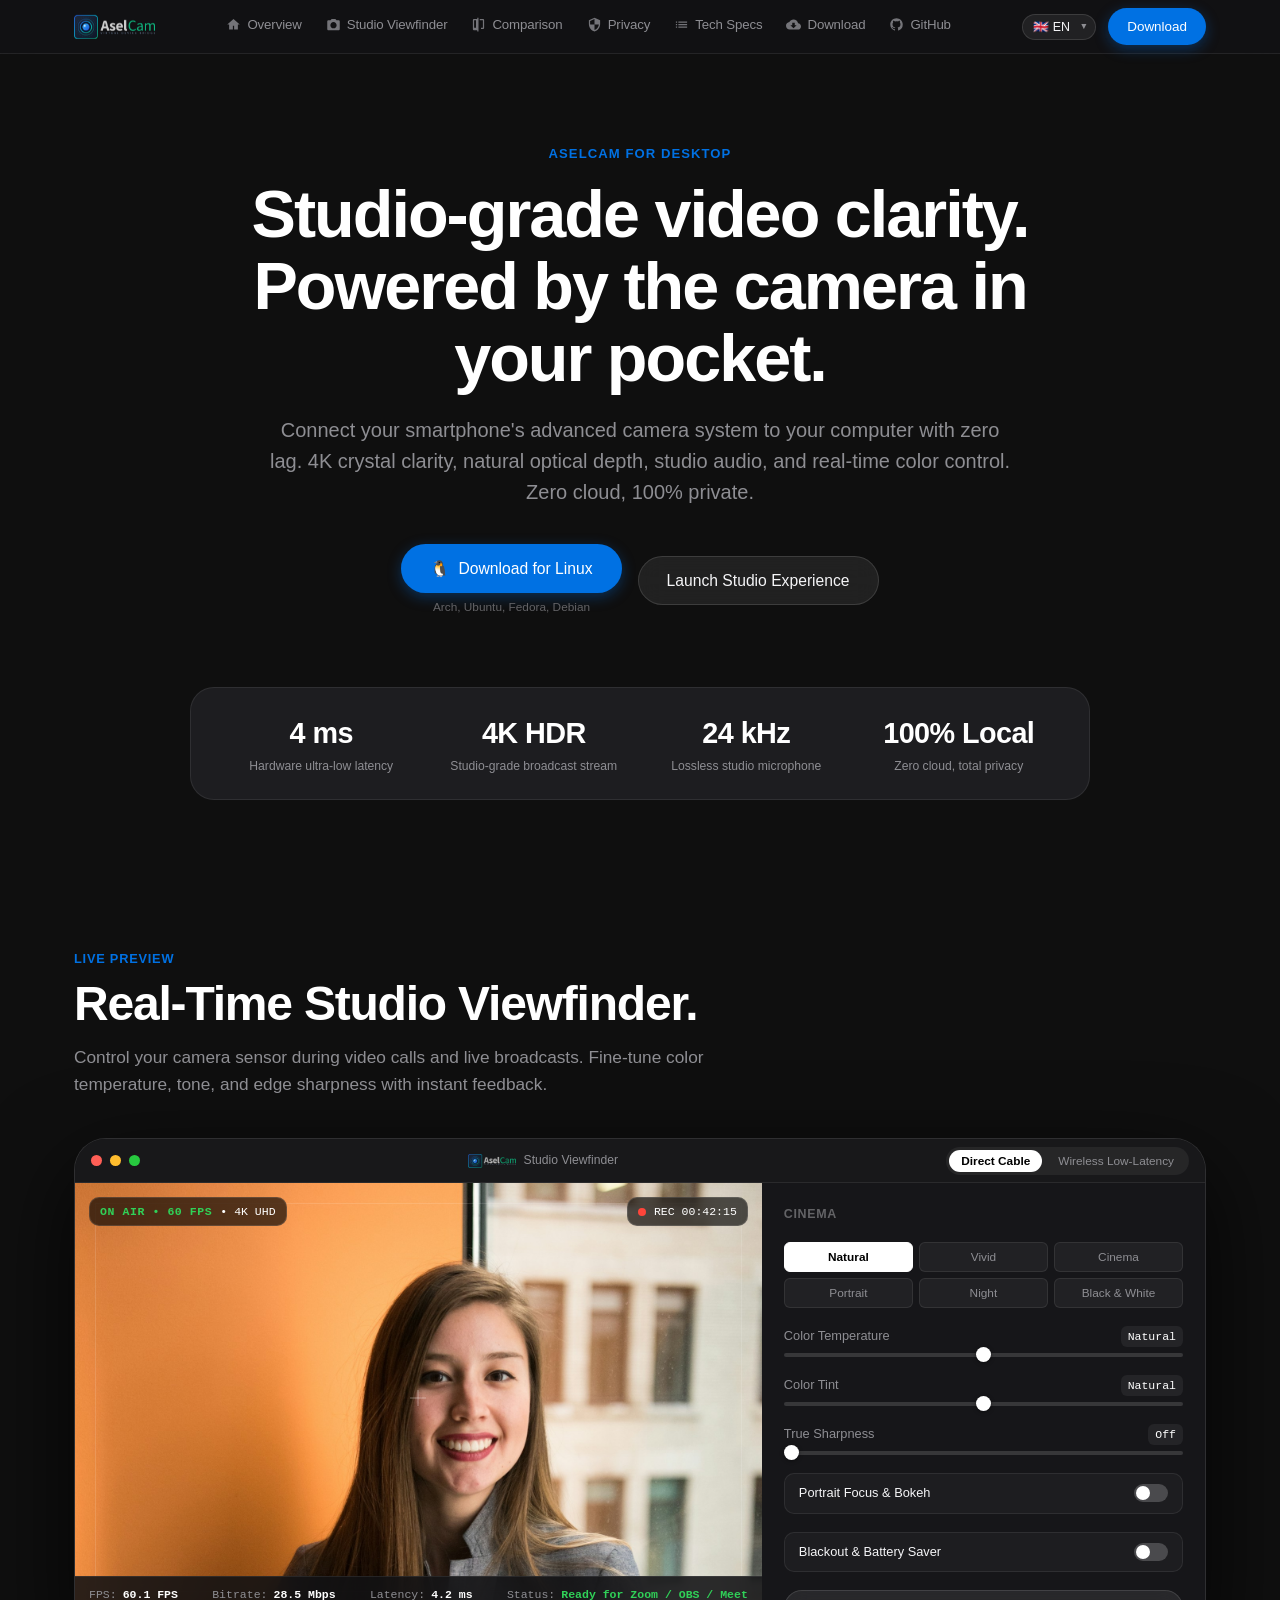
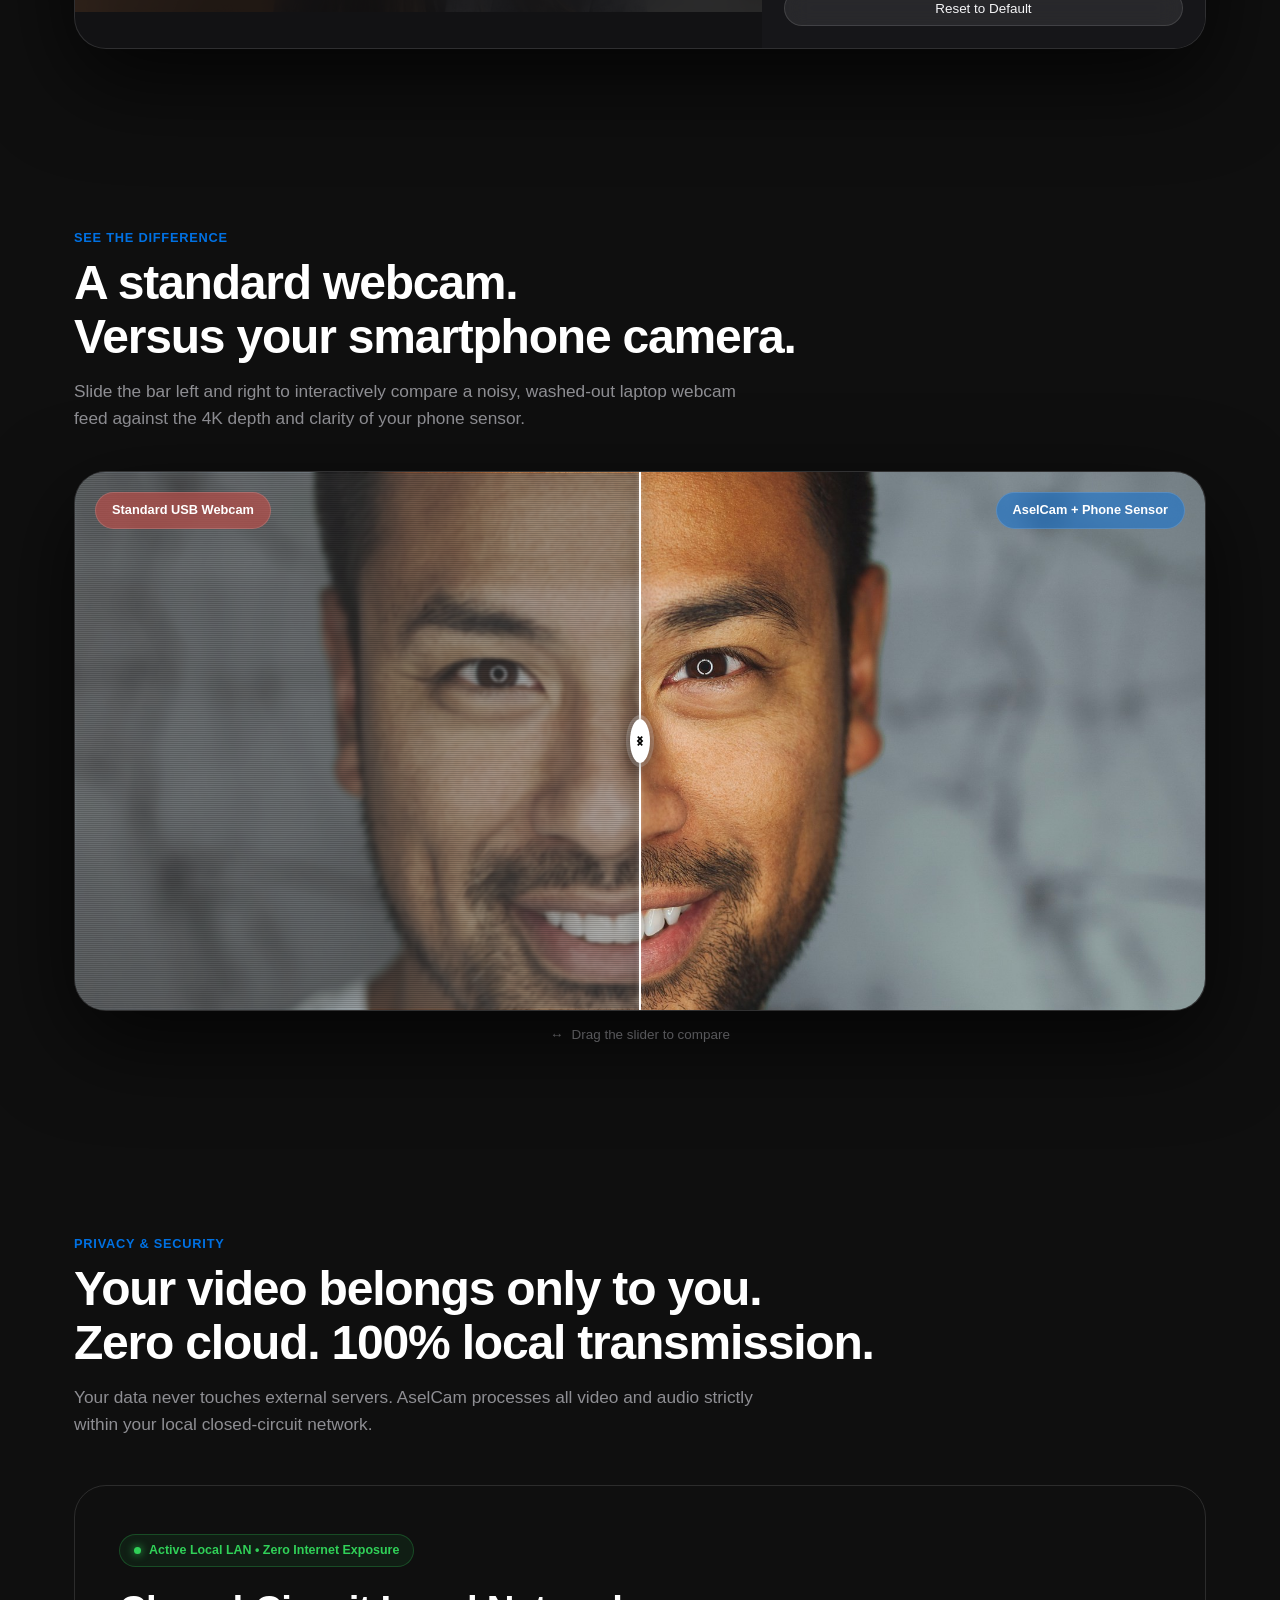
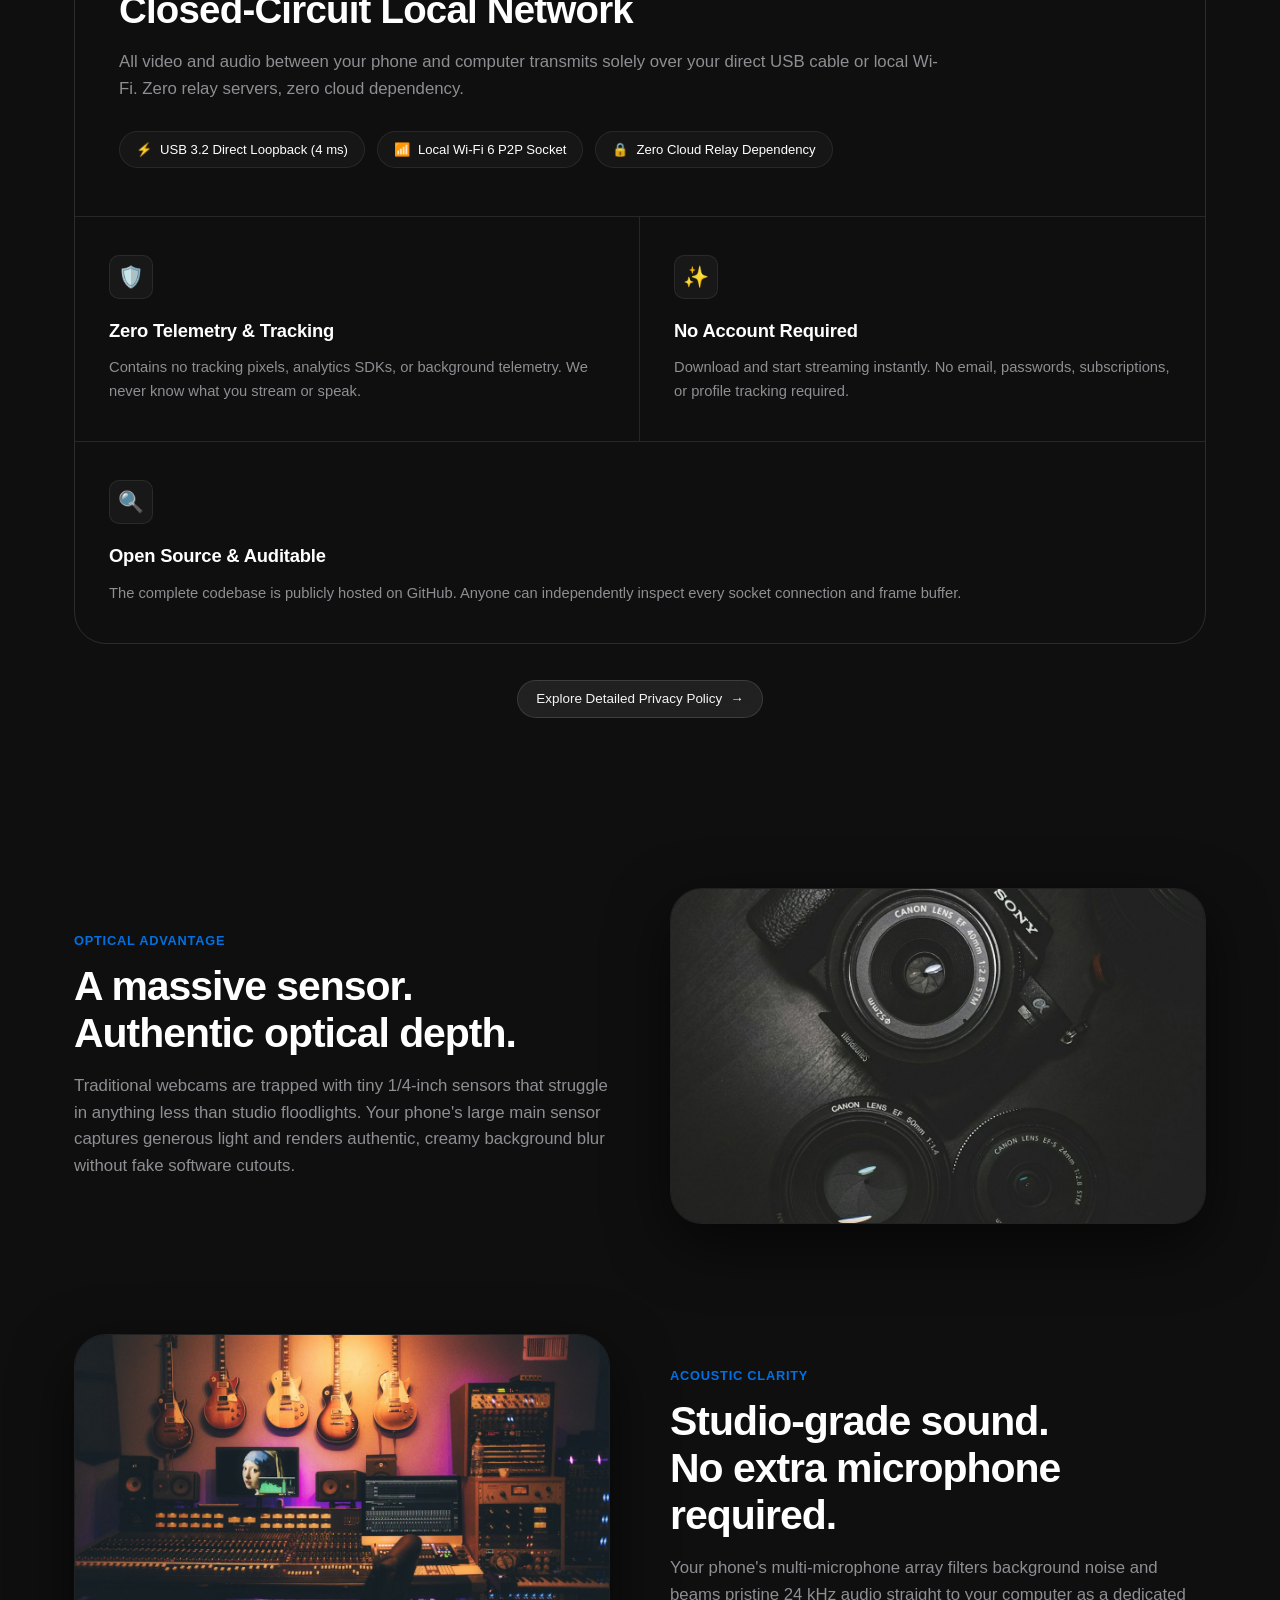
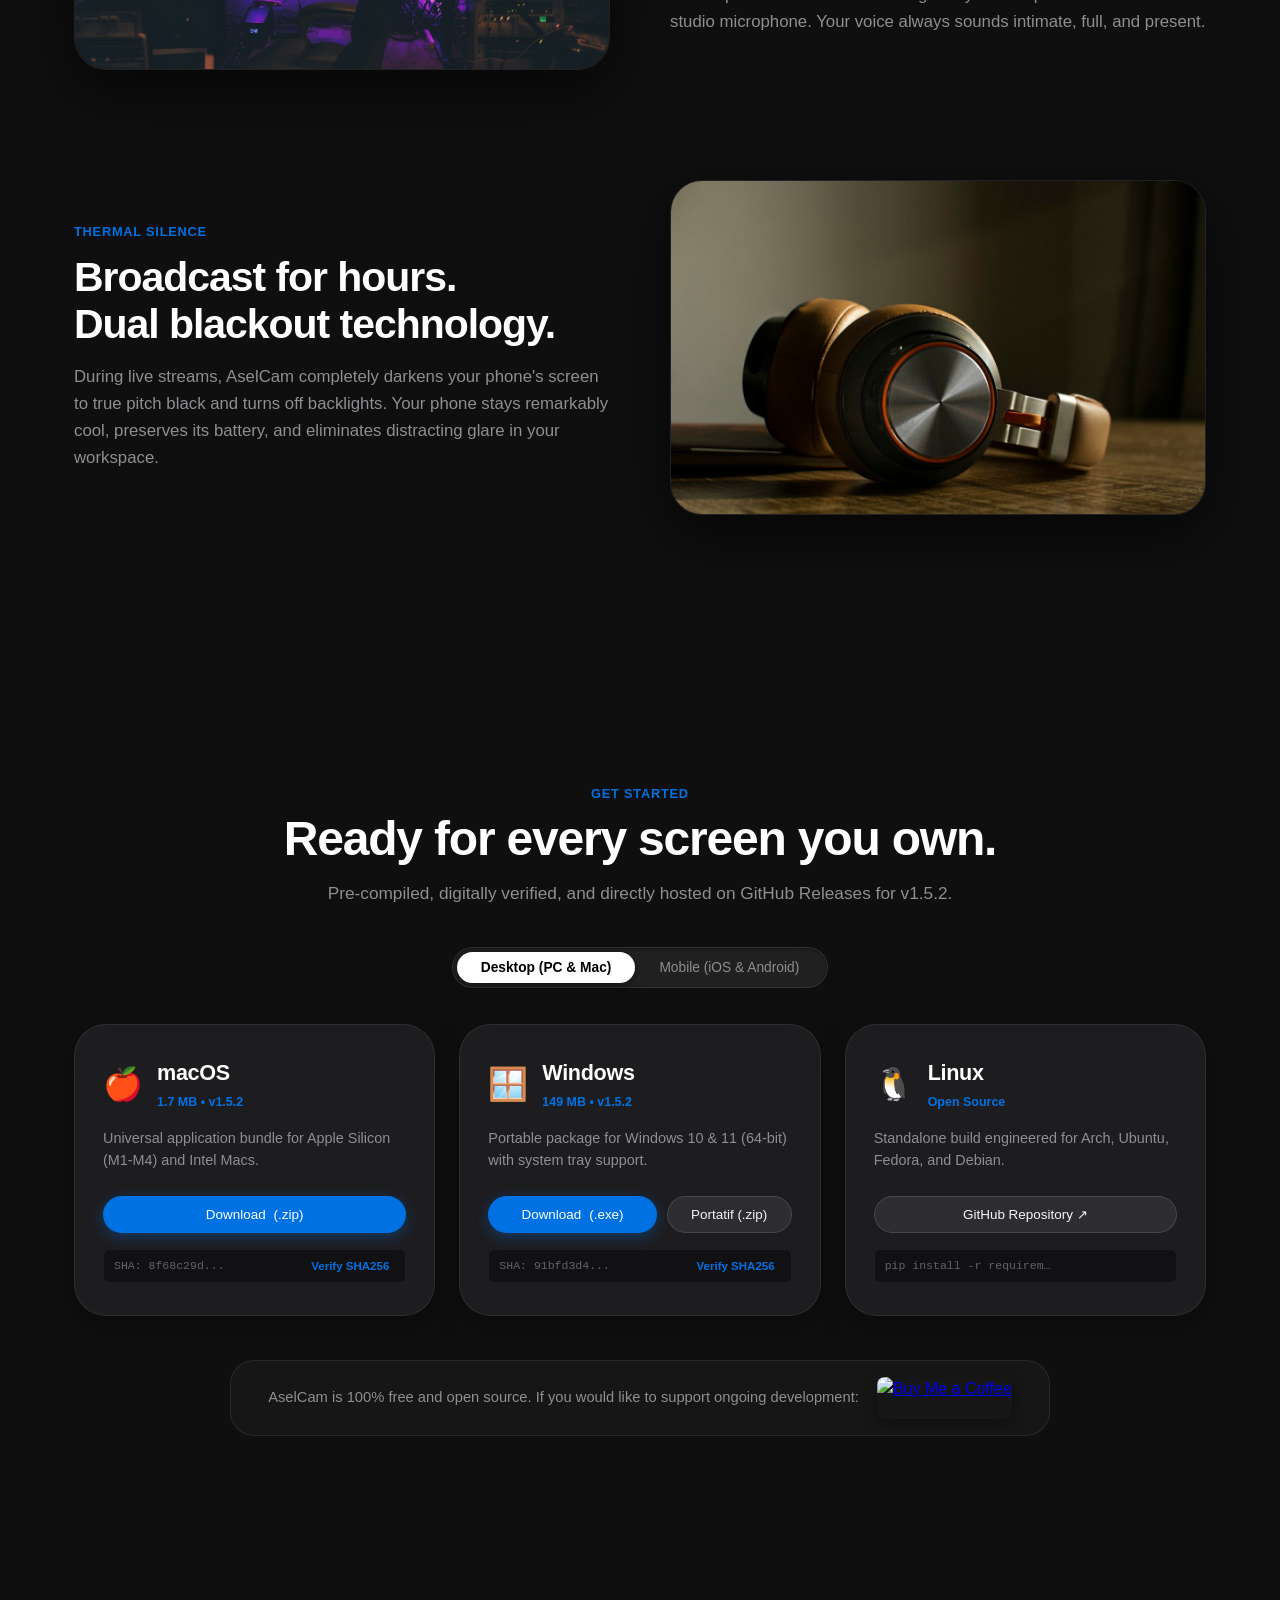
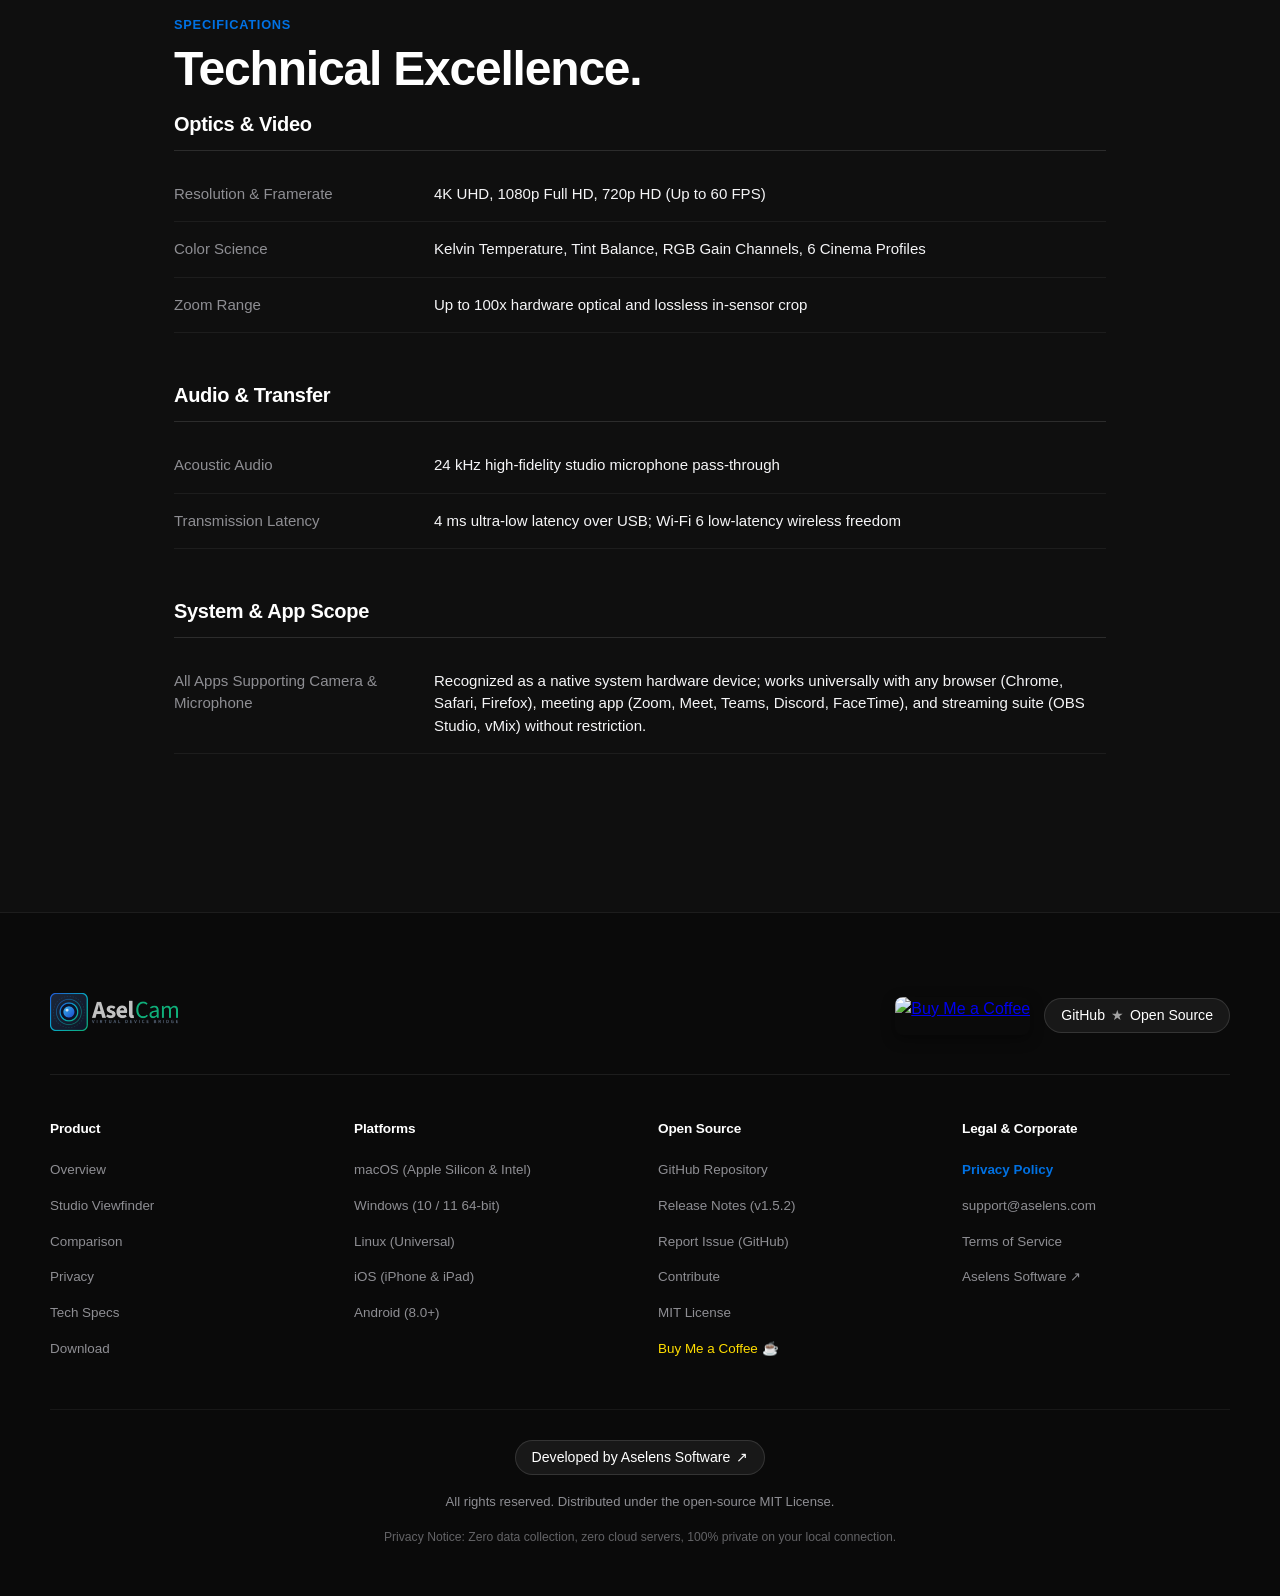
==== commit 80afe35f: "fix(android): update versionCode to 1520 for Google Play upgrade compatibility" ====
--- a/site/index.html
+++ b/site/index.html
@@ -636,8 +636,8 @@
             </a>
           </div>
           <div class="dl-checksum-box">
-            <span class="checksum-hash" title="c3d3af366dac913169e68dbceeb425bd62fdee54ee055fca89b797b897ac55fd">SHA: c3d3af36...</span>
-            <button class="btn-copy-checksum" data-checksum="c3d3af366dac913169e68dbceeb425bd62fdee54ee055fca89b797b897ac55fd" data-i18n="dl_checksum">Doğrulama (SHA256)</button>
+            <span class="checksum-hash" title="1f5312f505da9ca2d02b2dc1d00b323f1f1550d6799a6ce6ca3b34f1df6c5bfa">SHA: 1f5312f5...</span>
+            <button class="btn-copy-checksum" data-checksum="1f5312f505da9ca2d02b2dc1d00b323f1f1550d6799a6ce6ca3b34f1df6c5bfa" data-i18n="dl_checksum">Doğrulama (SHA256)</button>
           </div>
         </div>
       </div>
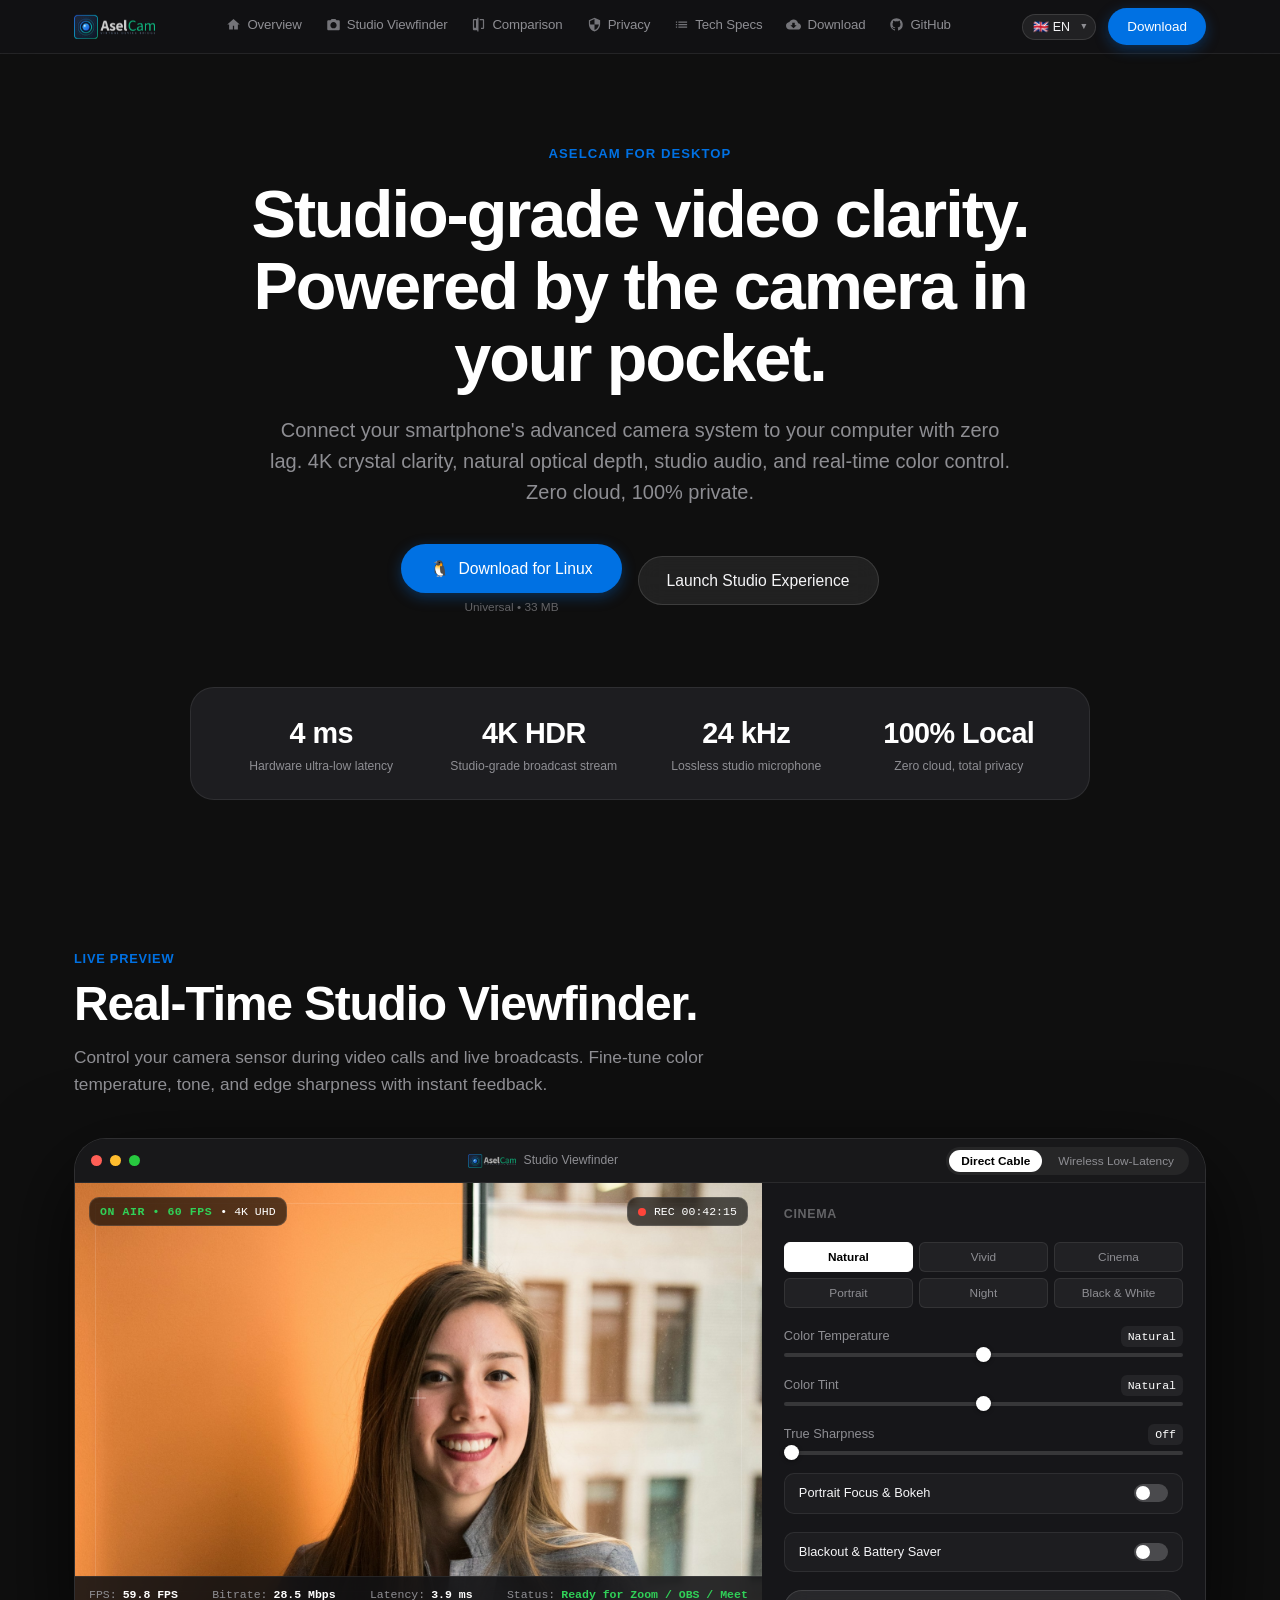
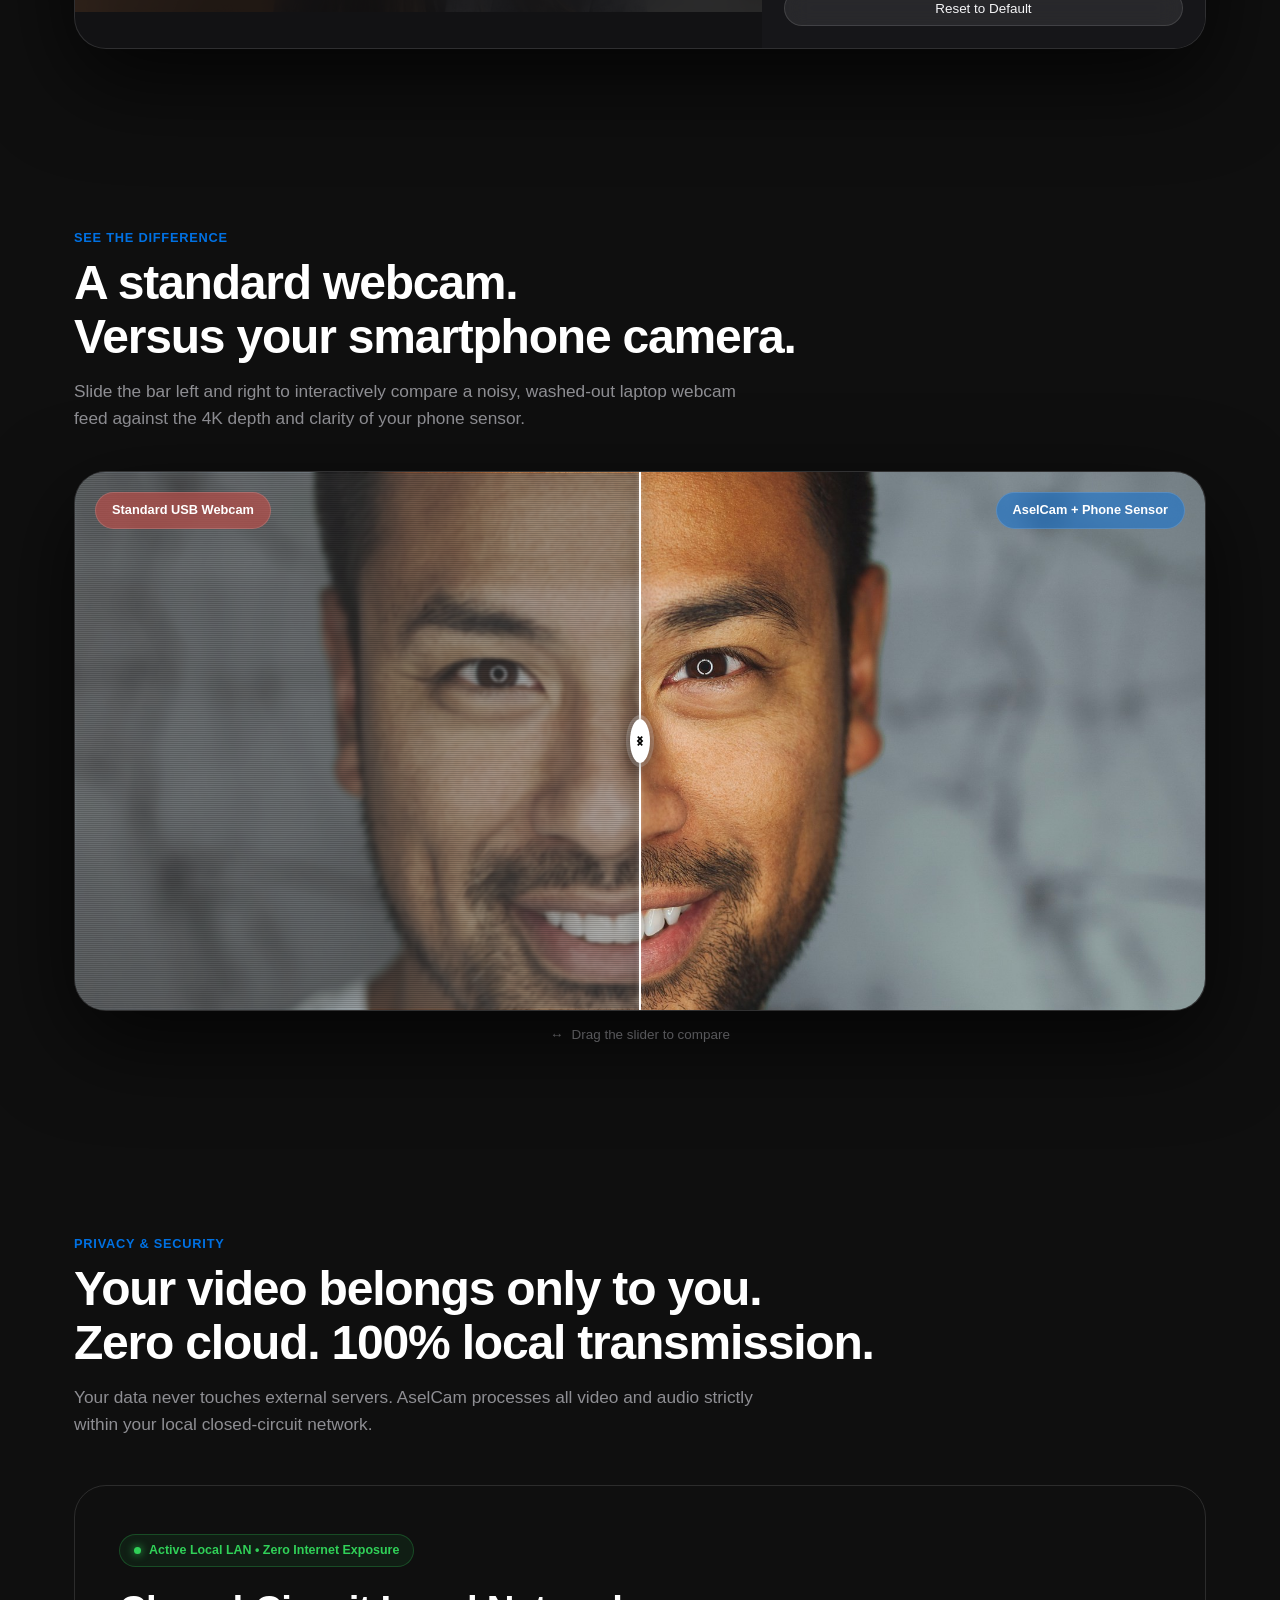
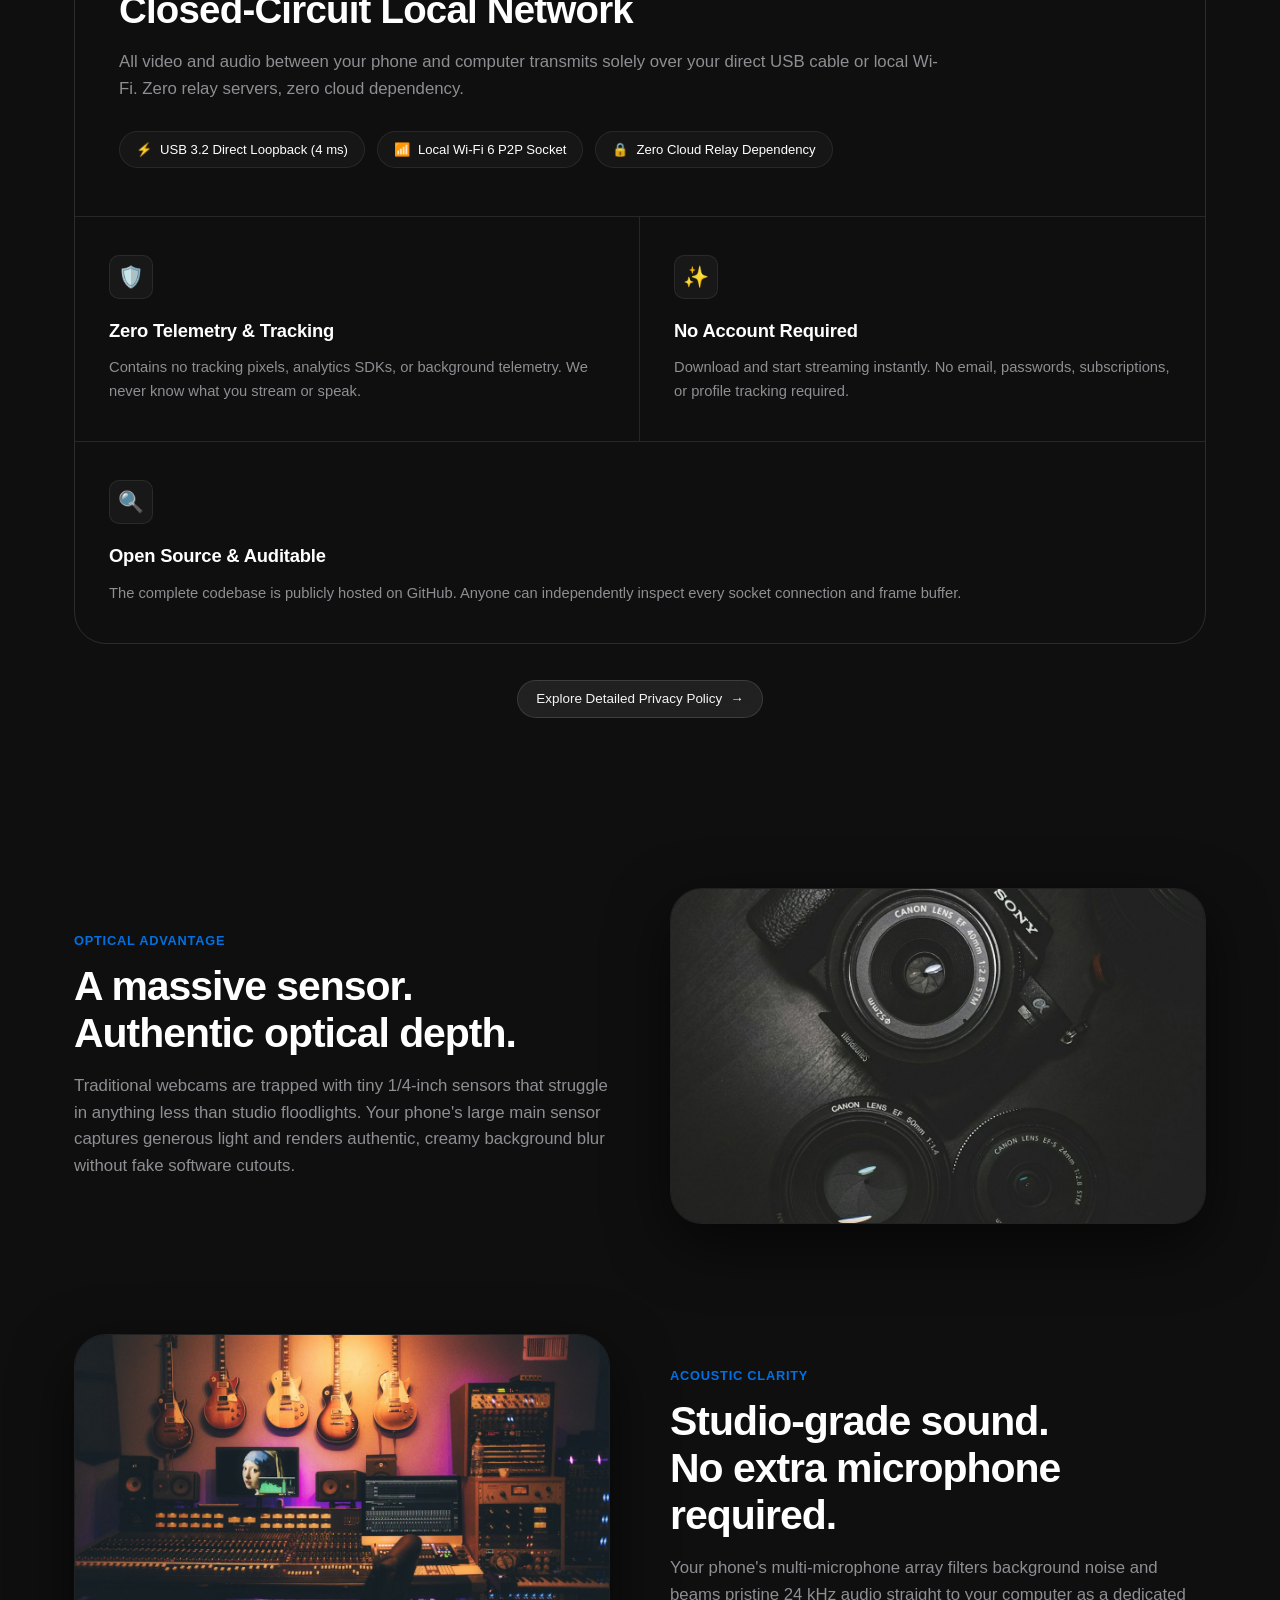
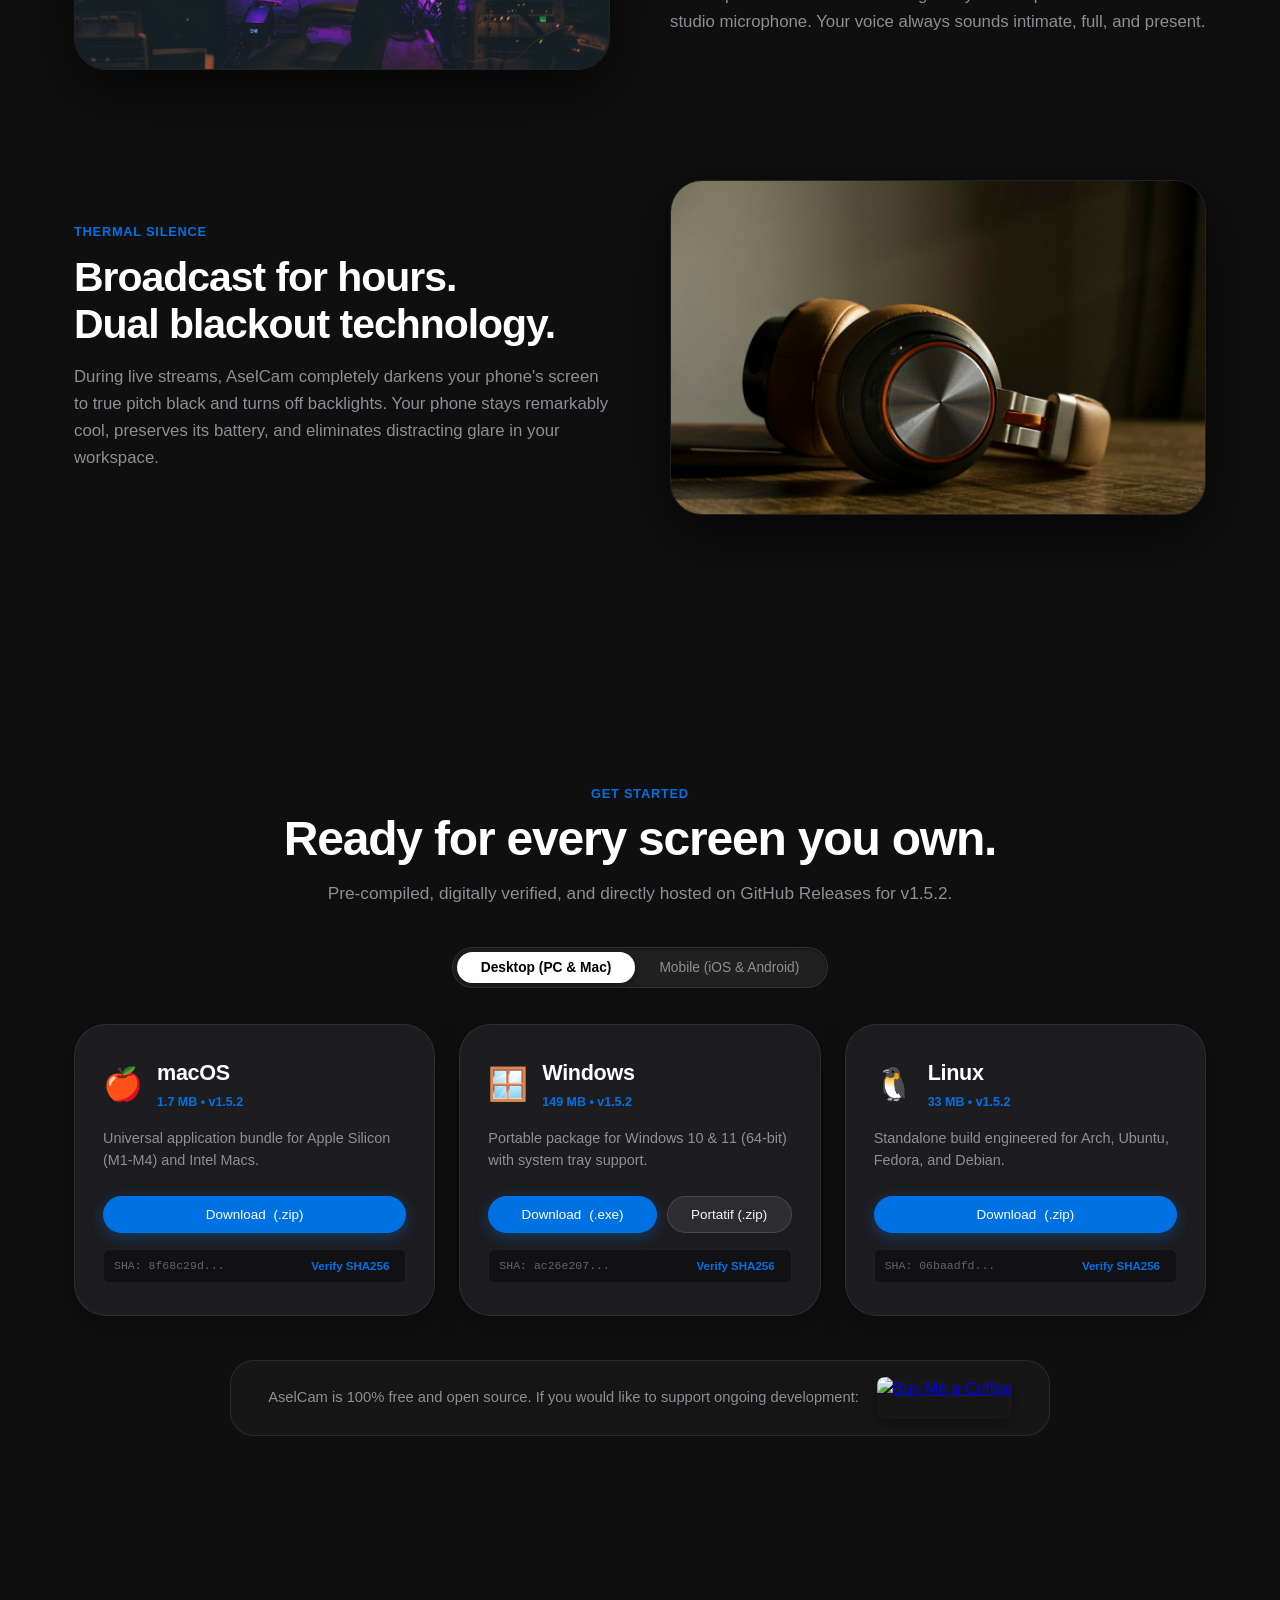
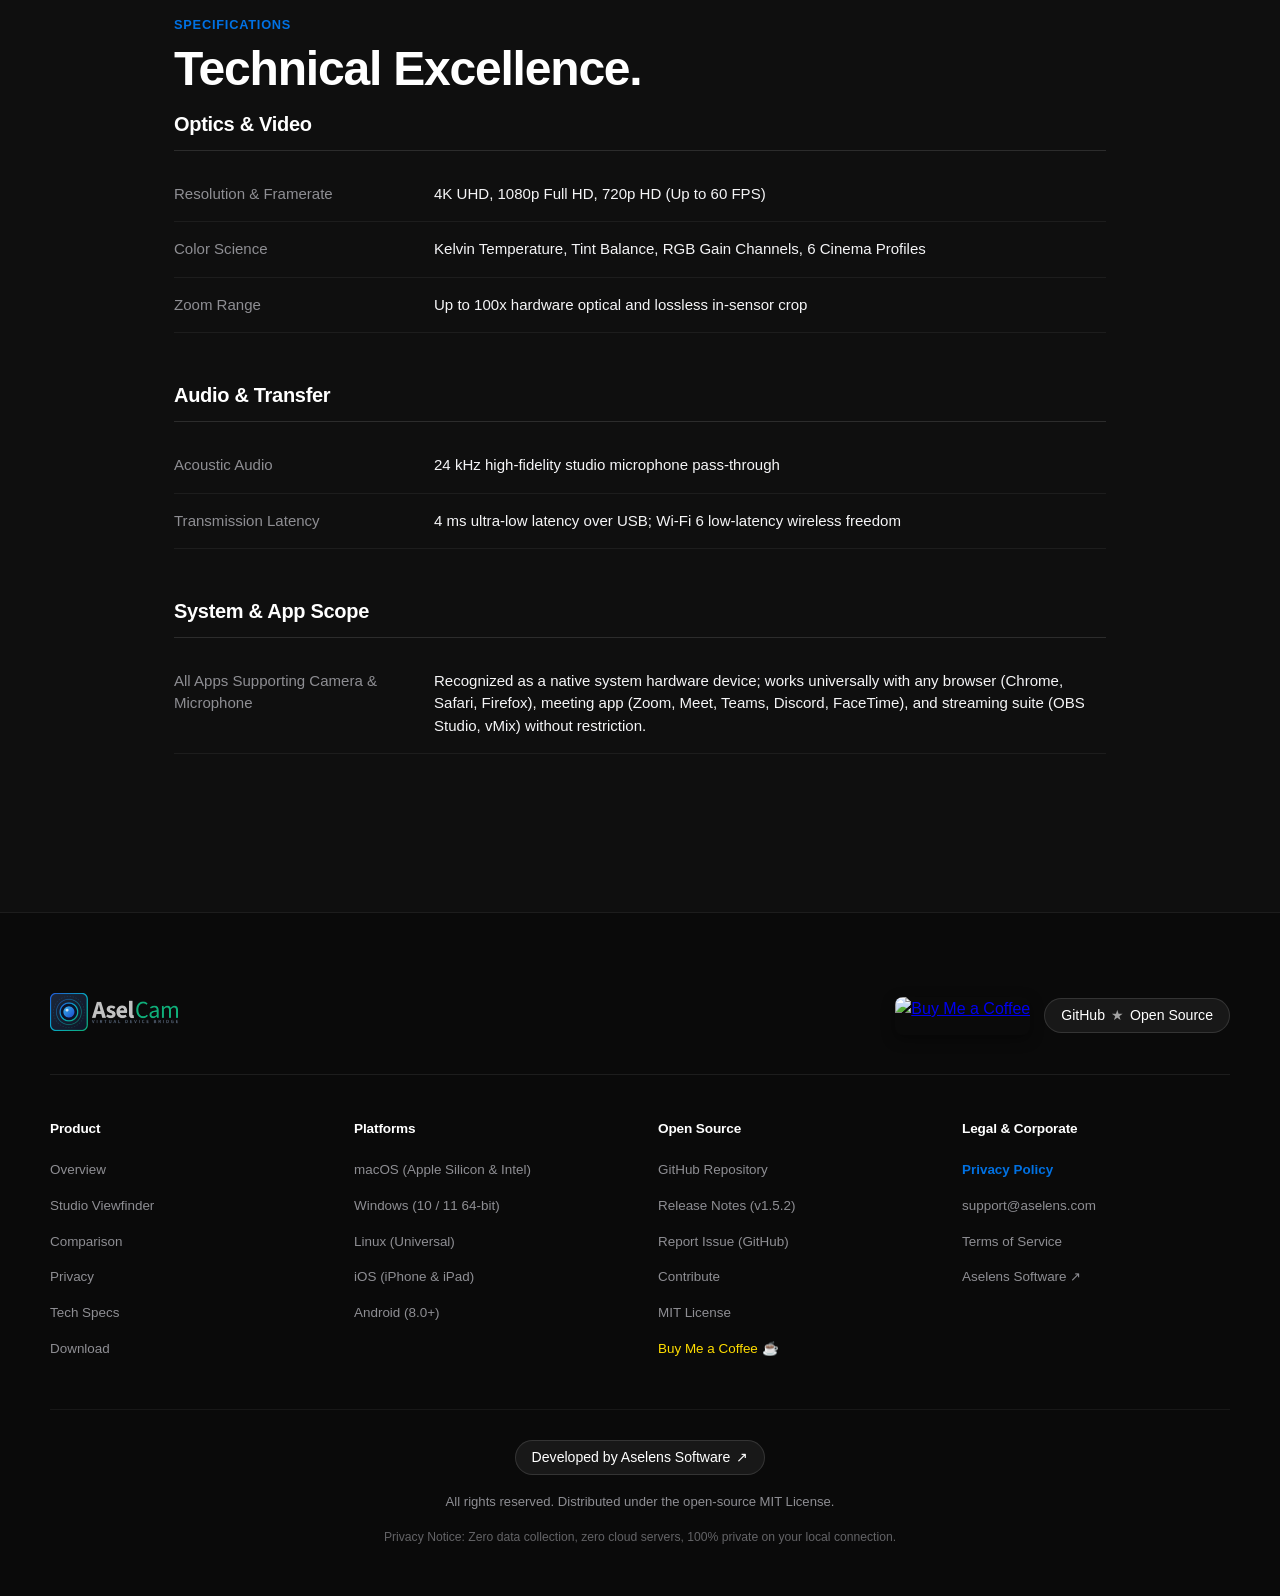
==== commit 4904d76c: "v1.5.2" ====
--- a/site/index.html
+++ b/site/index.html
@@ -200,7 +200,7 @@
           <a id="hero-cta-btn" href="#downloads" class="btn btn-primary btn-large">
             <span class="os-icon">⚡</span> <span data-i18n="hero_cta_detect">İndir: </span> macOS
           </a>
-          <span id="hero-cta-sub" class="cta-subtext">Apple Silicon & Intel • 1.4 MB</span>
+          <span id="hero-cta-sub" class="cta-subtext">Apple Silicon & Intel • 1.6 MB</span>
         </div>
         
         <a href="#studio" class="btn btn-secondary btn-large" data-i18n="hero_explore">Stüdyo Deneyimini Başlat</a>
@@ -568,8 +568,8 @@
             </a>
           </div>
           <div class="dl-checksum-box">
-            <span class="checksum-hash" title="91bfd3d4818917b30f7782d0b2327480f0be5b0126c8866d4fa413a2871973a8">SHA: 91bfd3d4...</span>
-            <button class="btn-copy-checksum" data-checksum="91bfd3d4818917b30f7782d0b2327480f0be5b0126c8866d4fa413a2871973a8" data-i18n="dl_checksum">Doğrulama (SHA256)</button>
+            <span class="checksum-hash" title="ac26e2072eee48da965a8ca42cedfe6bcb62ee6609a8ac093f2566e5bfcca3f7">SHA: ac26e207...</span>
+            <button class="btn-copy-checksum" data-checksum="ac26e2072eee48da965a8ca42cedfe6bcb62ee6609a8ac093f2566e5bfcca3f7" data-i18n="dl_checksum">Doğrulama (SHA256)</button>
           </div>
         </div>
 
@@ -579,17 +579,18 @@
             <span class="dl-os-icon">🐧</span>
             <div>
               <h3 class="dl-os-title" data-i18n="dl_linux_title">Linux</h3>
-              <span style="font-size: 0.78rem; color: var(--apple-blue); font-weight: 600;">Open Source</span>
+              <span style="font-size: 0.78rem; color: var(--apple-blue); font-weight: 600;">33 MB • v1.5.2</span>
             </div>
           </div>
           <p class="dl-card-desc" data-i18n="dl_linux_desc">Arch, Ubuntu, Fedora ve Debian için optimize edilmiş bağımsız paket.</p>
           <div class="dl-action-row">
-            <a href="https://github.com/aselens-software/aselcam#linux-installation" target="_blank" rel="noopener noreferrer" class="btn btn-secondary" style="flex: 1;">
-              GitHub Repository ↗
+            <a href="/releases/linux/AselCam-v1.5.2-Linux.zip?v=1.5.2" class="btn btn-primary" style="flex: 1;" download>
+              <span data-i18n="dl_btn_download">Hemen İndir</span> (.zip)
             </a>
           </div>
           <div class="dl-checksum-box">
-            <span class="checksum-hash">pip install -r requirements.txt</span>
+            <span class="checksum-hash" title="06baadfd1706344095cd5657f571a3cfb300990c444e0f787d36a99457e0df14">SHA: 06baadfd...</span>
+            <button class="btn-copy-checksum" data-checksum="06baadfd1706344095cd5657f571a3cfb300990c444e0f787d36a99457e0df14" data-i18n="dl_checksum">Doğrulama (SHA256)</button>
           </div>
         </div>
       </div>
